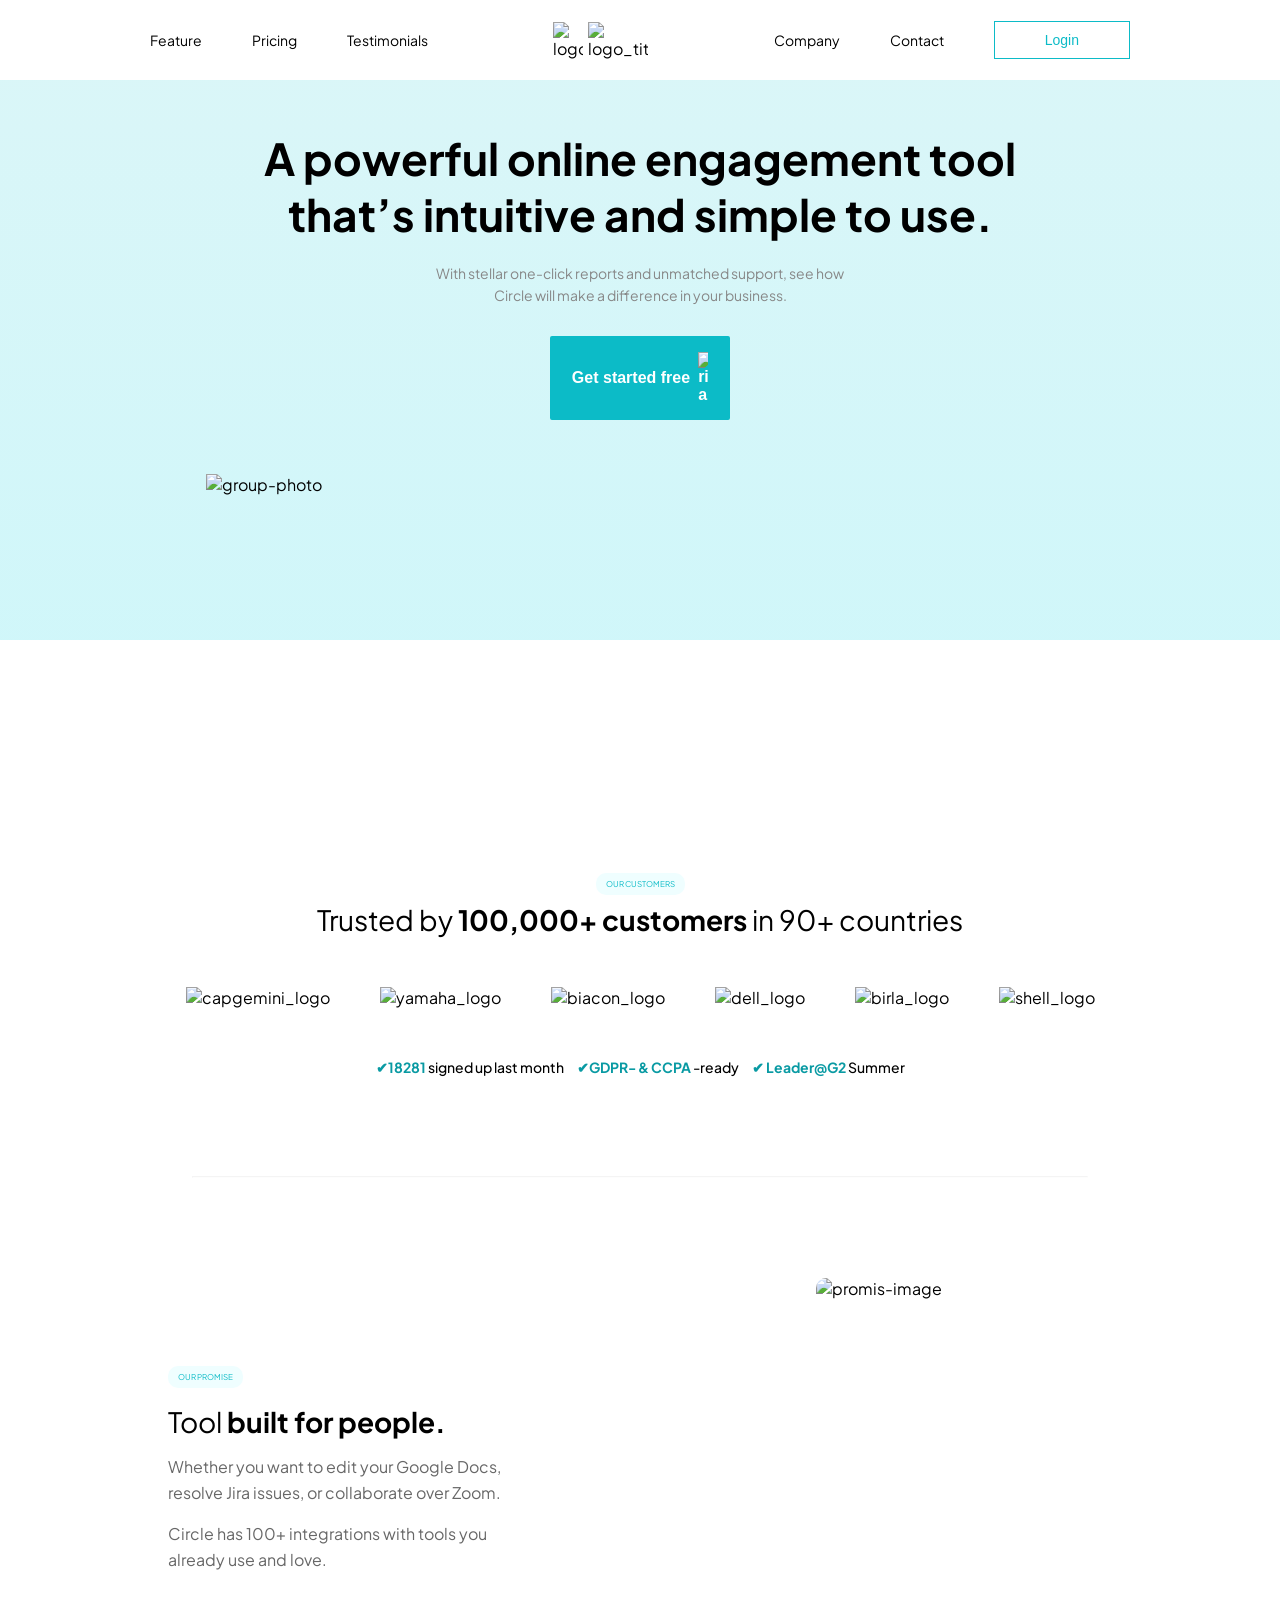
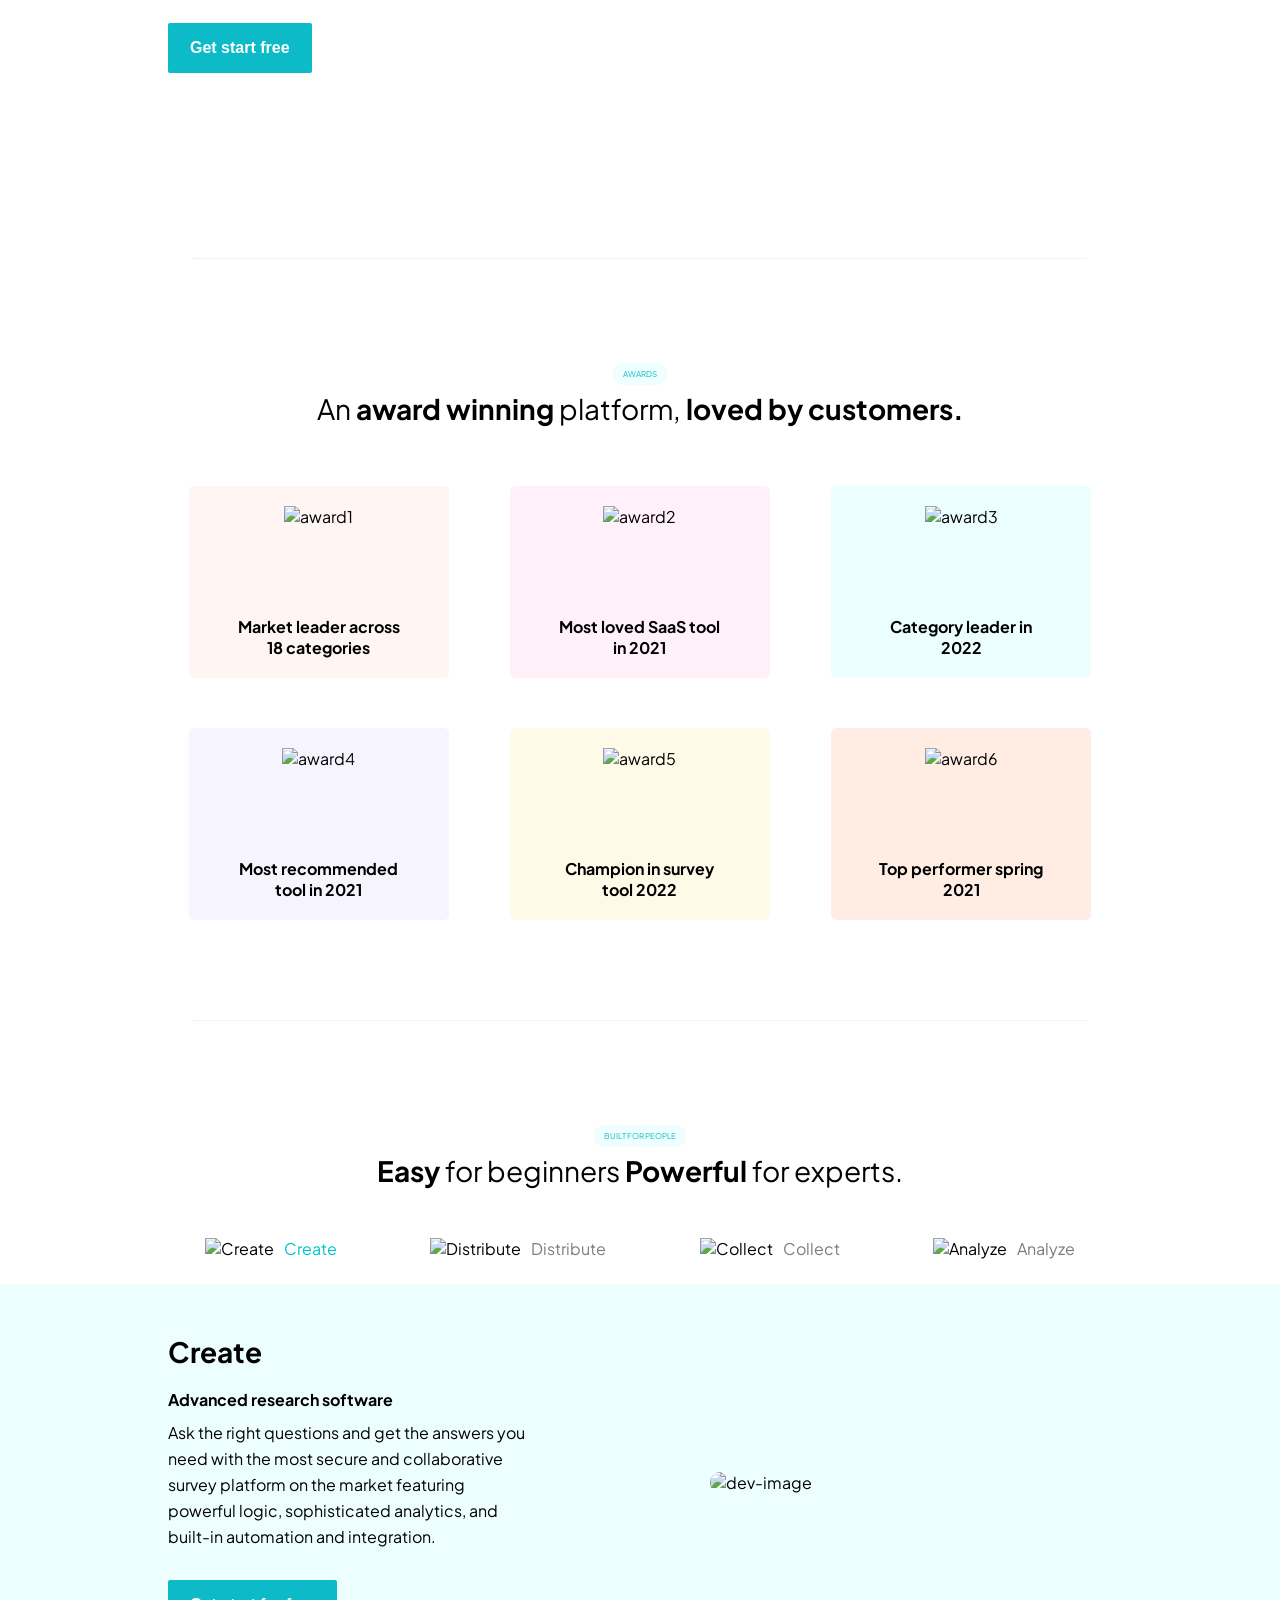
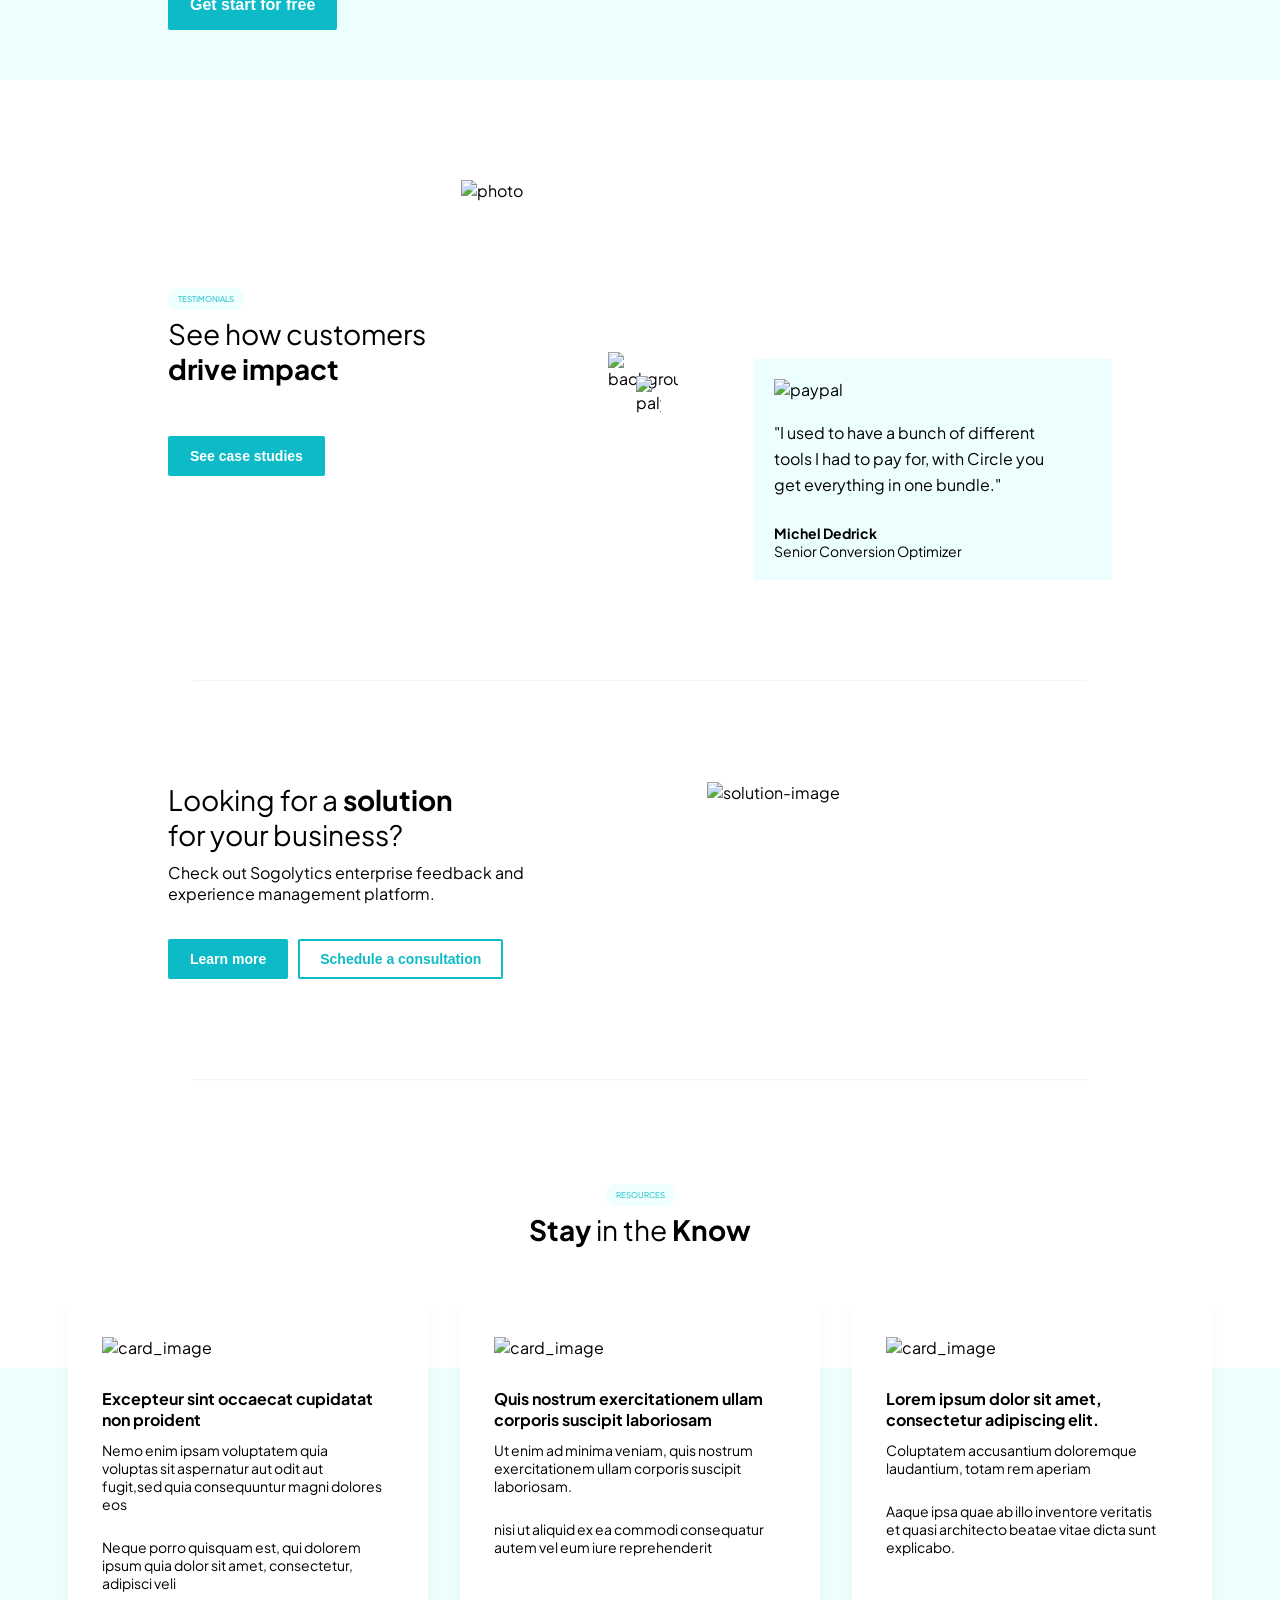
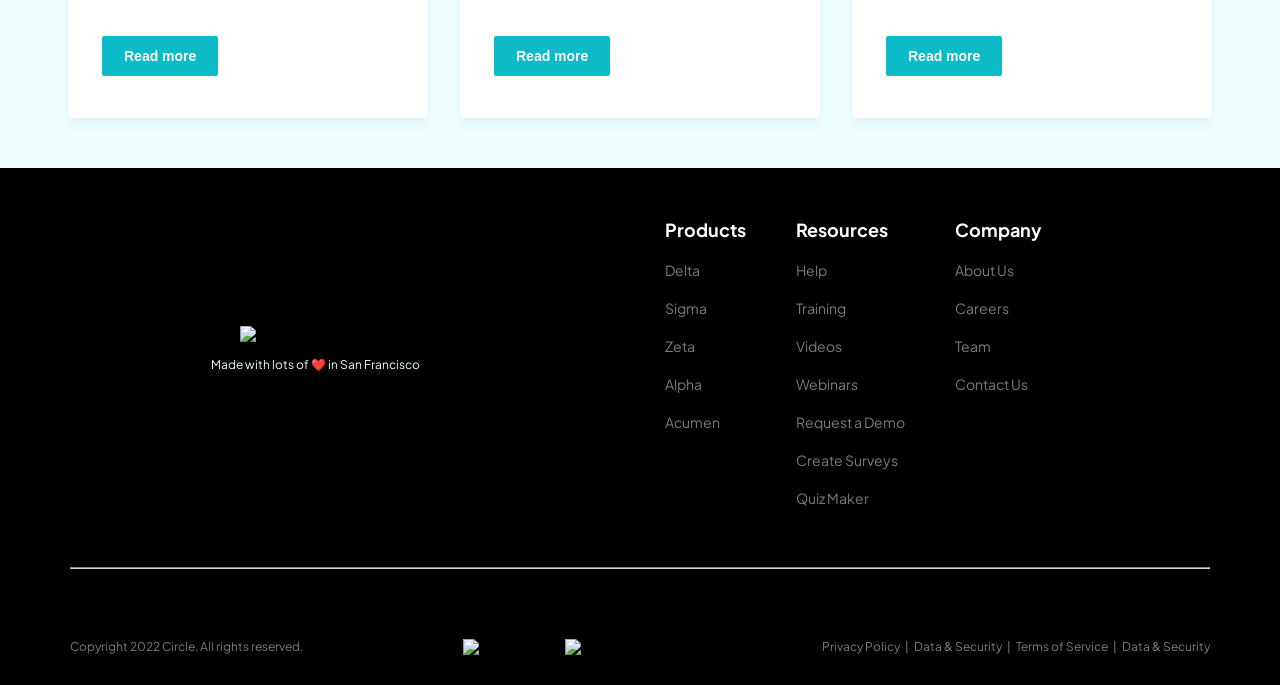
==== index.html @ a03eadf2 "change file name" ====
<!doctype html>
<html lang="en">
  <head>
    <meta charset="UTF-8" />
    <meta name="viewport" content="width=device-width, initial-scale=1.0" />
    <title>Circle</title>
    <link rel="stylesheet" href="circle.css" />
    <link
      href="https://fonts.googleapis.com/css2?family=Plus+Jakarta+Sans:wght@400;600&display=swap"
      rel="stylesheet"
    />
  </head>

  <body>
      <header class="header">
        
          <!-- side navbar  -->
          <div id="mySidenav" class="header__sidenav">
            <a href="javascript:void(0)" class="closebtn" onclick="closeNav()"
              >&times;</a
            >
            <a href="#" onclick="closeNav()">Feature</a>
            <a href="#" onclick="closeNav()">Feature</a>
            <a href="#" onclick="closeNav()">Pricing</a>
            <a href="#" onclick="closeNav()">Testimonials</a>
            <a href="#" onclick="closeNav()">Company</a>
            <a href="#" onclick="closeNav()">Contact</a>
          </div>

        <div class="header__navigation">  <span onclick="openNav()" class="header__menu">&#9776;</span></div>
          <!-- navbar  -->
           <!-- left navigation -->
        <nav class="header__container full_container">
          <div class="header__nav header__nav--left">
            <a href="#" class="header__link">Feature</a>
            <a href="#" class="header__link">Pricing</a>
            <a href="#" class="header__link">Testimonials</a>
          </div>
          <!-- logo navigation -->
          <div class="header__logo">
            <img
              src="image/logo.svg"
              alt="logo_image"
              
              class="header__logo--icon"
            />
            <img
              src="image/circle.svg"
              alt="logo_title"
      
              class="header__logo--title"
            />
          </div>
          <!-- right navigation -->
          <div class="header__nav header__nav--right">
            <a href="#" class="header__link">Company</a>
            <a href="#" class="header__link">Contact</a>

            <button class="header__btn">Login</button>
          
        </div>
      </nav>
      </header>
    <main>
      <section class="hero">
        <div class="hero__container full_container">
          <!-- hero contant -->
          <div class="hero__content">
            <!-- hero title -->
            <h1 class="hero__title">
              A powerful online engagement tool
              that’s intuitive and simple to use.
            </h1>

            <p class="hero__description text-sm">
              With stellar one-click reports and unmatched support, see how
              
              Circle will make a difference in your business.
            </p>

            
              <button class="btn btn--primary hero__btn">Get started free <img src="image/right-arrow.svg" alt="right-arrow" class="right--arrow"></button>
            
          </div>
          <!-- hero image -->
          <div class="hero__image">
            <img src="image/Mask-group.png" alt="group-photo" />
          </div>
        </div>
      </section>
    
      <!-- section customer -->
      <section class="customer__container">
        
          <!-- customer header -->
          <div class="customer__header">
            <span class="badge customer__badge">Our Customers</span>
            <h2 class="customer__title text-xl">
              Trusted by <strong>100,000+ customers</strong> in 90+ countries
            </h2>
          </div>
          <!-- customer logos -->
          <div class="customer__logos">
            <img src="image/capgemini.svg" alt="capgemini_logo" class="customer__logo" />
            <img src="image/yamaha.svg" alt="yamaha_logo" class="customer__logo" />
            <img src="image/biacon.svg" alt="biacon_logo" class="customer__logo" />
            <img src="image/dell.svg" alt="dell_logo" class="customer__logo" />
            <img src="image/ck-birla.svg" alt="birla_logo" class="customer__logo" />
            <img src="image/shell.svg" alt="shell_logo" class="customer__logo" />
          </div>
          <!-- customer record -->
          <div class="customer__record">
            <p class="text-sm">
              &#10004;18281 <span>signed up last month</span>
            </p>
            <p class="text-sm">&#10004;GDPR- & CCPA <span>-ready</span></p>
            <p class="text-sm">&#10004; Leader@G2 <span>Summer</span></p>
          </div>
      </section>
      <hr class="horizonatal--braek">
       <!-- section promise -->
      <section class="container promise__container ">
      
          <!-- promise header -->
          <div class="promise__content">
            <span class="badge promise__badge">OUR PROMISE</span>
            <h2 class="promise__title text-xl">
              Tool <strong>built for people.</strong>
            </h2>
            <!-- div wrap remain -->
            <p class="promise__text text-md">
              Whether you want to edit your Google Docs, resolve Jira issues, or
              collaborate over Zoom.
            </p>
            <p class="promise__text text-md">
              Circle has 100+ integrations with tools you already use and love.
            </p>
          
              <button class="btn btn--primary promise__btn">Get start free</button>
           
          </div>
           <!-- promis image -->
          <div class="promise__image">
            <img
              src="image/promis-image.png"
              alt="promis-image"
              class="promise__image--img"
            />
          </div>
       
        
      </section>
     <hr class="horizonatal--braek">
      <!-- section awards -->
      <section class="container award__container">
       
          <!-- award header -->
          <div class="award__header">
            <span class="badge award__badge">AWARDS</span>
            <h2 class="award__title text-xl">
              An <strong>award winning</strong> platform,
              <strong>loved by customers.</strong>
            </h2>
          </div>
          <!-- award lists -->
          <div class="award__list">
            <div class="award__item award__item--1">
              <img src="image/award-1.svg" alt="award1" />
              <h4 class="text-md">Market leader across 18 categories</h4>
            </div>
            <div class="award__item award__item--2">
              <img src="image/award-2.svg" alt="award2" />
              <h4 class="text-md">Most loved SaaS tool in 2021</h4>
            </div>
            <div class="award__item award__item--3">
              <img src="image/award-3.svg" alt="award3" />
              <h4 class="text-md">Category leader in 2022</h4>
            </div>
            <div class="award__item award__item--4">
              <img src="image/award-4.svg" alt="award4" />
              <h4 class="text-md">Most recommended tool in 2021</h4>
            </div>
            <div class="award__item award__item--5">
              <img src="image/award-5.svg" alt="award5" />
              <h4 class="text-md">Champion in survey tool 2022</h4>
            </div>
            <div class="award__item award__item--6">
              <img src="image/award-6.svg" alt="award6" />
              <h4 class="text-md">Top performer spring 2021</h4>
            </div>
          </div>
        
        <!-- horizontal break -->
       
      </section>
      <hr class="horizonatal--braek">
      <!-- development section -->
      <section class="development">
        <!-- devlopment header -->
        <div class="development__header">
          <span class="badge">built for people</span>
          <h2 class="development__header--title text-xl">
            <strong>Easy</strong> for beginners <strong>Powerful</strong>
            for experts.
          </h2>
        </div>
        <!-- devlopment tabs -->
        <div class="container">
          <div class="development__tabs">
            <div class="development__tab development__tab--active">
              <img src="image/dev-logo1.svg" alt="Create" />
              <span class="text-md">Create</span>
            </div>
            <div class="development__tab">
              <img src="image/dev-logo2.svg" alt="Distribute" />
              <span class="text-md">Distribute</span>
            </div>
            <div class="development__tab">
              <img src="image/dev-logo3.svg" alt="Collect" />
              <span class="text-md">Collect</span>
            </div>
            <div class="development__tab">
              <img src="image/dev-logo4.svg" alt="Analyze" />
              <span class="text-md">Analyze</span>
            </div>
          </div>
        </div>
        <!-- devlopment tabs data -->
        <div class="development__container full_container">
          <div class="development__content container">
            <div class="development__details">
              <h2 class="text-xl development__title">Create</h2>
              <h3 class="subtitle_text development__subtitle">
                Advanced research software
              </h3>
              <p class="text-md development__text">
                Ask the right questions and get the answers you need with the
                most secure and collaborative survey platform on the market
                featuring powerful logic, sophisticated analytics, and built-in
                automation and integration.
              </p>
               
                <button class=" btn btn--primary development__btn">Get start for free</button>
             
            </div>
            <div class="development__image">
              <img src="image/dev-image.png" alt="dev-image" />
            </div>
          </div>
        </div>
      </section>

      <!-- section testimonials -->
      <section class=" container testimonial__container">
        
          <!-- testimonial header -->
          <div class="testimonial__header">
            <span class="badge testimonial-badge">Testimonials</span>
            <h3 class="testimonial__title text-xl">
              See how customers <strong>drive impact</strong>
            </h3>
           
              <button class="btn btn--secondary testimonial__btn">See case studies</button>
          
          </div>
          <!-- tesimonial image -->
          <div class="testimonial__content">
            <div class="testimonial__image">
              <img
                src="image/testimonials-photo.png"
                alt="photo"
                class="testimonial__image--1"
              />
              
                <img
                  src="image/testimonials-photo1.svg"
                  alt="background"
                  class="blue--bg"
                />

                <img
                  src="image/testimonials-photo2.svg"
                  alt="paly_button"
                  class="play--button"
                />
             
            </div>
            <!-- testimonial paypal -->
            <div class="testimonial__paypal">
              <img src="image/paypal.png" alt="paypal" class="paypal" />

              <p class="paypal__text text-md">
                "I used to have a bunch of different tools I had to pay for,
                with Circle you get everything in one bundle."
              </p>
              <div class="paypal__subtext text-sm">
                <p class="paypal__name"><strong>Michel Dedrick</strong></p>
              
              <p class="paypal__role text-sm">Senior Conversion Optimizer</p>
            </div>
          </div>
        
      
      </section>
<hr class="horizonatal--braek">      

      
    
      <!--section solution-->
      <section class="container solution__container">
        
          <!-- solution header -->
          <div class="solution__header">
            <h3 class="solution__title text-xl">
              Looking for a <strong>solution</strong> <br />for your business?
            </h3>
            <p class="text-md solution__text">
              Check out Sogolytics enterprise feedback and experience management
              platform.
            </p>
            <div class="solution__btn">
              <button class=" btn btn--secondary">Learn more</button>
              <button class="btn btn--schedule">Schedule a consultation</button>
            </div>
          </div>
          <!-- solution image  -->
          <div class="solution__image">
            <img src="image/solution-image.png" alt="solution-image " />
          </div>
      
       
      </section>
      <!-- horizontal breack -->
     <hr class="horizonatal--braek">  
      <!-- resources section -->
      <section class="resource__container full_container">
       
          <!-- resources header  -->
          <div class="resource__header">
            <span class="resource__badge badge">Resources</span>

            <h3 class="text-xl resource__title">
              <strong>Stay</strong> in the <strong>Know</strong>
            </h3>
          </div>
          <!-- resources card  -->
          <div class="resource__content">
            <!-- card 1 -->
            <div class="card">
              <img src="image/re-image1.png" alt="card_image" class="card__image" />

              <h4 class="card__title">
                Excepteur sint occaecat cupidatat non proident
              </h4>
              <p class="text-sm card__text card__text--1">
                Nemo enim ipsam voluptatem quia voluptas sit aspernatur aut odit
                aut fugit,sed quia consequuntur magni dolores eos
              </p>
              <p class="text-sm card__text card__text--2">
                Neque porro quisquam est, qui dolorem ipsum quia dolor sit amet,
                consectetur, adipisci veli
              </p>
              <button class="btn btn--secondary card__btn--primary">Read more</button>
            </div>
            <!-- card 2 -->
            <div class="card">
              <img src="image/re-image2.png" alt="card_image" class="card__image" />

              <h4 class="card__title">
                Quis nostrum exercitationem ullam corporis suscipit laboriosam
              </h4>
              <p class="text-sm card__text card__text--1">
                Ut enim ad minima veniam, quis nostrum exercitationem ullam
                corporis suscipit laboriosam.
              </p>
              <p class="text-sm card__text card__text--2">
                nisi ut aliquid ex ea commodi consequatur autem vel eum iure
                reprehenderit
              </p>
              <button class=" btn btn--secondary card__btn--secondary">Read more</button>
            </div>
            <!-- card 3 -->
            <div class="card">
              <img src="image/re-image3.png" alt="card_image" class="card__image" />

              <h4 class="card__title">
                Lorem ipsum dolor sit amet, consectetur adipiscing elit.
              </h4>
              <p class="text-sm  card__text card__text--1">
                Coluptatem accusantium doloremque laudantium, totam rem aperiam
              </p>
              <p class="text-sm card__text card__text--2">
                Aaque ipsa quae ab illo inventore veritatis et quasi architecto
                beatae vitae dicta sunt explicabo.
              </p>
              <button class="btn btn--secondary card__btn--secondary">Read more</button>
            </div>
          </div>
       
      </section>
      <!-- section background color for resources -->
      <section class="cardbg__color">
        <div class="bg__color"></div>
      </section>

    </main>
    
      <!-- footer -->
    <footer class="footer__container full_container">
        
          <!-- footer top part -->
          <div class="footer__box">
            <div class="footer__top">
              <div class="footer__image">
                <img src="image/fo-imgae.png" alt="map_image" />
                <p class="footer__image--title text-xs">
                  Made with lots of ❤️ in San Francisco
                </p>
              </div>
              <div class="footer__nav">
                <div class="footer__links">
                  <div class="footer__link--product footer__link">
                    <h3 class="footer__link--title">Products</h3>
                    <ul class="footer__list text-sm">
                      <li><a href="#">Delta</a></li>
                      <li><a href="#">Sigma</a></li>
                      <li><a href="#">Zeta</a></li>
                      <li><a href="#">Alpha</a></li>
                      <li><a href="#">Acumen</a></li>
                    </ul>
                  </div>
                  <div class="footer__resource footer__link">
                    <h3 class="footer__link--title">Resources</h3>
                    <ul class="footer__list text-sm">
                      <li class=""><a href="#">Help</a></li>
                      <li><a href="#"> Training </a></li>
                      <li><a href="#">Videos</a></li>
                      <li><a href="#"> Webinars </a></li>
                      <li><a href="#"> Request a Demo </a></li>
                      <li><a href="#">Create Surveys </a></li>
                      <li><a href="#"> Quiz Maker</a></li>
                    </ul>
                  </div>
                  <div class="footer__link--company footer__link">
                    <h3 class="footer__link--title">Company</h3>
                    <ul class="footer__list text-sm">
                      <li><a href="#">About Us</a></li>
                      <li><a href="#">Careers</a></li>
                      <li><a href="#">Team</a></li>
                      <li><a href="#">Contact Us</a></li>
                    </ul>
                  </div>
                </div>
              </div>
            </div>
           <!-- footer bottom part -->
            <div class="footer__bottom">
              <div class="footer__horizontal--break"><hr class="horizontal" /></div>
              <div class="footer__contact text-xs">
                <div class="footer__copyright">
                  <p class="text-xs">
                    Copyright 2022 Circle. All rights reserved.
                  </p>
                </div>
                <div class="footer__social">
                  <img src="image/linkedin.png" alt="linkdin_image" />
                  <img src="image/twitter.png" alt="twitter_image" />
                </div>
                <div class="footer__terms text-xs">
                  <a href="#">Privacy Policy </a> <span>|</span>
                  <a href="#"> Data & Security </a> <span>|</span>
                  <a href="#">Terms of Service </a> <span>|</span>
                  <a href="#"> Data & Security</a>
                </div>
              </div>
            </div>
          </div>
        
      </footer>
       <script src="nav.js"></script>
  <script src="footer.js"></script>
  </body>
 
</html>
---- circle.css ----
* {
  margin: 0;
  padding: 0;
  box-sizing: border-box;
}
body {
  font-family: "Plus Jakarta Sans", sans-serif;
}

/* note for 
16px---12px 
44 px to 24px
28px to 20px
14px --12px */

/* common */
.text-sm {
  font-size: 14px;
}
.text-xl {
  font-weight: normal;
  font-size: 28px;
}
.text-md {
  font-size: 16px;
}
.text-xs {
  font-size: 12px;
}

.btn {
  display: inline-block;
  border-radius: 2px;
  border: 2px solid #0cbbc7;
}
.btn--primary {
  display: inline-block;

  padding: 14px 20px;
  background-color: #0cbbc7;

  color: #ffffff;
  font-weight: 700;
  letter-spacing: 1%;
  /* text-decoration: none; */
  font-size: 16px;
}
.btn--primary:hover {
  background-color: #099aa3;
  transition: 1s;
}
.btn--secondary {
  display: inline-block;

  padding: 10px 20px;
  background-color: #0cbbc7;
  color: #ffffff;
  font-weight: 700;

  /* text-decoration: none; */
  font-size: 14px;
}
.btn--secondary:hover {
  background-color: #099aa3;
  transition: 1s;
}
.horizonatal--braek {
  background-color: #ffffff;
  opacity: 10%;
  max-width: 944px;
  width: 70%;
  margin: 100px auto;
}
/* header */
.header {
  position: sticky;
  top: 0;
  z-index: 10;
}
.full_container {
  max-width: 1440px;
  width: 100%;
  margin: 0 auto;
}
.header__navigation {
  position: relative;

  z-index: 10;
}
.header__container {
  background-color: white;
  display: flex;
  flex-direction: row;
  justify-content: space-between;
  height: 80px;
  position: relative;
  padding: 21px 150px;
}
.header__menu {
  position: absolute;
  top: 20px;
  left: 4%;
  color: #000000;
  cursor: pointer;
  font-size: 25px;
  display: none;
}
.header__sidenav {
  height: 100%;
  width: 0;
  position: fixed;
  z-index: 11;
  top: 0;
  left: 0;
  background-color: #099aa3;
  overflow-x: hidden;
  transition: 0.5s;
  padding-top: 60px;
}
.header__sidenav a {
  padding: 8px 8px 8px 32px;
  text-decoration: none;
  font-size: 14px;
  color: white;
  display: block;
  transition: 0.3s;
}
.header__nav {
  display: flex;
  flex-direction: row;
  gap: 50px;
  align-items: center;
}
.header__logo {
  display: flex;
  flex-direction: row;
  align-items: center;
  gap: 5px;
}
.header__logo--icon {
  width: 30px;
  height: auto;
}
.header__logo--title {
  width: 60px;
  height: auto;
}
.header__link {
  text-decoration: none;
  color: black;
  font-size: 14px;
}

.header__btn {
  padding: 10px 50px;
  border: 1px solid #0cbbc7;
  color: #0cbbc7;
  background-color: white;
  font-size: 14px;
}
.header__btn:hover {
  background-color: #099aa3;
  color: white;
  transition: 1s;
}
.header__link:hover {
  color: #0cbbc7;
}
/* hero */
.hero {
  background:
    linear-gradient(rgba(193, 240, 243, 0.6), rgba(177, 241, 246, 0.6)),
    url(image/hero-background.png);
}

.hero__container {
  padding: 50px 20px 40px;
  display: flex;
  flex-direction: column;
}
.hero__content {
  text-align: center;
  align-self: center;
}
.hero__title {
  font-size: 44px;
  width: 780px;
}
.hero__description {
  color: #878787;

  line-height: 22px;
  margin-top: 20px;
  width: 447px;
  margin-left: auto;
  margin-right: auto;
}
.hero__btn {
  margin-top: 30px;
  display: inline-flex;
  align-items: center; /* vertical center */
  justify-content: center; /* horizontal center (if needed) */
  gap: 8px;
}
.right--arrow {
  width: 10px;
  height: auto;
}
.hero__image {
  align-self: stretch;
  position: relative;
  height: 180px;
}
.hero__image img {
  position: absolute;
  max-width: 940px;
  width: 70%;
  top: 30%;
  left: 50%;
  transform: translateX(-50%);
}
/* customer */
/* customer */
.customer__container {
  text-align: center;
  max-width: 1140px;
  margin: 0 auto;
  width: 100%;
  padding: 230px 0px 0px;
  display: flex;
  flex-direction: column;
  gap: 50px;
}

.customer__title {
  margin-top: 11px;
}
.badge {
  background-color: #effeff;
  color: #0cbbc7;
  display: inline;
  padding: 6px 10px;
  border-radius: 10px;
  font-size: 8px;
  letter-spacing: 10%;
  text-transform: uppercase;
}
.customer__logos {
  display: flex;
  flex-direction: row;
  justify-content: center;
  flex-wrap: wrap;
  gap: 50px;
  align-items: center;
}
.customer__record {
  display: flex;
  flex-direction: row;
  justify-content: center;
  gap: 13px;
  flex-wrap: wrap;
}
.customer__record p {
  color: #099aa3;
  font-weight: 700;
}
.customer__record span {
  color: black;
  font-weight: 500;
}

/* promise- container  */
.container {
  max-width: 944px;
  width: 100%;
  margin: 0 auto;
}
.promise__container {
  display: flex;
  flex-direction: row;
  gap: 10px;
}
.promise__content,
.promise__image {
  flex: 1;
}
.promise__content {
  align-self: center;
  /* width: 446px; */
}
.promise__title {
  margin-top: 20px;
}

.promise__text {
  margin-top: 15px;
  line-height: 26px;
  color: #676767;
  width: 365px;
}
.promise__image--img {
  /* height: 100%; */
  height: 480px;
  object-fit: cover;
  border-radius: 10px;
}
.promise__image {
  display: flex;
  justify-content: center;
  overflow: hidden;
}
.promise__btn {
  margin-top: 50px;
}
/* award */
.award__header {
  text-align: center;
}
.award__title {
  margin-top: 10px;
}

.award__list {
  display: grid;
  grid-template-columns: repeat(3, minmax(220px, 1fr));
  gap: 20px;
  row-gap: 50px;
  margin-top: 60px;
  justify-items: center;
}

.award__item {
  display: flex;
  flex-direction: column;
  align-items: center;
  text-align: center;
  padding: 20px;
  gap: 10px;
  width: 260px;
}
.award__item img {
  height: 100px;
  width: auto;
}
/* media remain */
.award__item h4 {
  width: 170px;
}
.award__item--1 {
  background-color: #fff5f3;
  border-radius: 5px;
}
.award__item--2 {
  background-color: #fff0f9;
  border-radius: 5px;
}
.award__item--3 {
  background-color: #ecffff;
  border-radius: 5px;
}
.award__item--4 {
  background-color: #f6f4ff;
  border-radius: 5px;
}
.award__item--5 {
  background-color: #fff9e7;
  border-radius: 5px;
}
.award__item--6 {
  background-color: #ffede4;
  border-radius: 5px;
}

/* development-section */

.development__header {
  text-align: center;
}
.development__header--title {
  margin-top: 10px;
}
.development__container {
  background-color: #edfeff;
}

.development__tabs {
  display: flex;
  flex-direction: row;
  justify-content: space-around;
  /* flex-wrap: wrap; */
  gap: 20px;
  margin-top: 50px;
  margin-bottom: 25px;
}
.development__tab {
  display: flex;
  flex-direction: row;
  align-items: center;
  gap: 10px;
}
.development__tab span {
  padding-top: 0px;
}

.development__tab--active span {
  color: #00c4cc;
}

.development__content {
  display: flex;
  align-items: center;
  justify-content: center;
  gap: 50px;
  padding-top: 50px;
  padding-bottom: 50px;
}
.development_tab_text {
  width: 360px;
}
.development__image,
.development__details {
  flex: 1;
}
/* Image side */

.development__image {
  display: flex;
  flex-direction: row;
  justify-content: end;
}
.development__image img {
  width: 90%;
  height: auto;

  border-radius: 10px;
}

.development__details {
  text-align: left;
}
.development__title {
  font-weight: 700;
}

.development__subtitle {
  margin-top: 20px;
  font-size: 16px;
}
.development__text {
  font-size: 16px;
  line-height: 26px;
  margin-top: 10px;
  width: 360px;
}
.development__btn {
  margin-top: 30px;
}
/* container-testimonials */
.testimonial__container {
  margin-top: 100px;
  display: flex;
  flex-direction: row;
}
.testimonial__header {
  width: 293px;
  align-self: center;
}
.testimonial__title {
  margin-top: 10px;
}
.testimonial__btn {
  margin-top: 50px;
}
.testimonial__content {
  position: relative;
  flex: 1;
}

.testimonial__image {
  width: 358px;
  height: 400px;
  overflow: hidden;
  position: relative;
}
.testimonial__image--1 {
  width: 100%;
  height: 100%;
  object-fit: cover;
}
.blue--bg {
  width: 70px;
  position: absolute;
  top: 43%;
  left: 41%;
}

.play--button {
  width: 25px;
  position: absolute;
  top: 49%;
  left: 49%;
}

.testimonial__paypal {
  background-color: #edfeff;
  display: inline-block;
  padding: 20px 42px 20px 20px;
  width: 358px;

  position: absolute;
  bottom: 0;
  right: 0;
}

.paypal {
  padding-bottom: 20px;
}
.paypal__text {
  line-height: 26px;
  width: 296px;
}
.paypal__role {
  width: 100%;
}
.paypal__subtext {
  padding-top: 26px;
  width: 296px;
}
/* solution */
.solution__container {
  display: flex;
  flex-direction: row;
  gap: 20px;
}
.solution__header {
  align-self: center;
}

.solution__text {
  width: 360px;
  margin-top: 10px;
}
.solution__title {
  width: 286px;
}
.solution__btn {
  margin-top: 35px;
}
.solution__btn {
  display: flex;
  flex-direction: row;
  flex-wrap: wrap;
  gap: 10px;
}
.solution__header,
.solution__image {
  flex: 1;
}
.solution__image {
  display: flex;
  justify-content: right;
}
.solution__image img {
  width: 405px;
  height: auto;
}
.btn--schedule {
  padding: 10px 20px;
  color: #0cbbc7;
  background-color: white;
  font-size: 14px;
  font-weight: 700;
}
.btn--schedule:hover {
  background-color: #099aa3;
  color: white;
  transition: 1s;
}

/* resources */

.resource__header {
  text-align: center;
}
.resource__title {
  margin-top: 10px;
}
.resource__content {
  display: flex;
  gap: 32px;
  margin-top: 50px;
  flex-wrap: wrap;
  box-sizing: border-box;
  justify-content: center;
}
.card {
  /* better than 33.33% */
  padding: 38px 20px 40px 32px;
  background-color: white;
  border-radius: 5px;
  border: 2px solid white;
  width: 360px;
  box-shadow: 0px 10px 10px 0px #00000008;
}
.card__image {
  width: 290px;
}
.card__text,
.card__title {
  width: 280px;
}
.card__title {
  margin-top: 30px;
}
.card__btn--primary {
  margin-top: 44px;
}
.card__btn--secondary {
  margin-top: 80px;
}

.card__text--1 {
  margin-top: 11px;
}
.card__text--2 {
  margin-top: 25px;
}
.resource__card {
  /* better than 33.33% */
  padding: 38px 0px 40px 32px;
  background-color: white;
  border-radius: 5px;
  border: 2px solid white;
  width: 360px;
  box-shadow: 0px 10px 10px 0px #00000008;
}
.bg__color {
  height: 400px;
  background-color: #edfeff;
  margin: -350px auto 0px;
  max-width: 1440px;

  /* width: 100vw; */
}
/* footer */
footer {
  background-color: #000000;
}
.footer__box {
  padding: 50px 0px 0px;
  display: flex;
  flex-direction: column;
  max-width: 1140px;
  margin: 0 auto;
}

.footer__top {
  display: flex;
  flex-direction: row;
  gap: 10px;
}
.footer__image,
.footer__nav {
  flex: 1 1 50%;
}
.footer__image {
  position: relative;
}
.footer__image img {
  position: absolute;
  top: 35%;
  left: 30%;
}
.footer__image p {
  position: absolute;
  color: #ecffff;
  top: 45%;
  left: 25%;
}
.footer__links {
  display: flex;
  flex: row;
  gap: 50px;
  padding: 0px 20px;
}
.footer__link--title {
  color: white;
  margin-bottom: 20px;
  font-size: 18px;
}
.footer__list a {
  color: #7c7c7c;
  text-decoration: none;
}
.footer__list a:hover {
  color: white;
}
.footer__list li {
  margin-bottom: 20px;
  list-style: none;
  /* font-size: 20px; */
}
/* fo_bottom */
.footer__contact {
  display: flex;
  flex-direction: row;
  flex-wrap: wrap;
  padding: 30px 0px;
  justify-content: space-between;
}
.footer__horizontal--break {
  color: #ffffff;
  opacity: 90%;
  margin: 40px auto;
  max-width: 1140px;
}
.footer__copyright p {
  color: #7c7c7c;
}
.footer__social {
  display: flex;
  flex-direction: row;
  gap: 5px;
}
.footer__terms {
  display: flex;
  flex-direction: row;
  flex-wrap: wrap;
  gap: 5px;
}
.footer__terms a,
span {
  text-decoration: none;
  color: #7c7c7c;
}
.footer__terms a:hover {
  color: white;
}

/* media for small screen leptop */
@media (max-width: 1025px) {
  .container {
    padding-left: 20px;
    padding-right: 20px;
  }
  /* header */
  .header__link {
    display: none;
  }

  .header__menu {
    display: block;
  }
  .header__sidenav {
    padding-top: 15px;
  }
  .header__sidenav a {
    font-size: 14px;
  }
  .hero__image img {
    top: 50%;
  }
  /* hero section */
  .hero__title {
    width: 100%;
  }
  .hero__description {
    width: 100%;
  }
  /* customer */
  .customer__container {
    padding-top: 170px;
  }
  .customer__logos {
    gap: 20px;
  }
  /* promise */
  .promise__text {
    width: 80%;
  }
  .promise__image--img {
    width: 100%;
    height: auto;
    object-fit: cover;
  }
  /* development  */
  .development__text {
    width: 100%;
  }
  .development__content {
    gap: 10px;
  }
  /* testimonial */
  .testimonial__container {
    display: flex;
    flex-direction: column-reverse;
    gap: 20px;
  }
  .testimonial__paypal {
    left: 40%;
  }
  .solution__image img {
    width: 100%;
    height: auto;
    object-fit: contain;
  }
  .solution__text {
    width: 100%;
  }
  .solution__title {
    width: 100%;
  }
  .bg__color {
    display: none;
  }
  .resource__content {
    margin-bottom: 20px;
  }
  /*development */
}
/* media for tablet */
@media (max-width: 769px) {
  .text-sm {
    font-size: 12px;
  }
  .text-xl {
    font-weight: normal;
    font-size: 20px;
  }
  .text-md {
    font-size: 14px;
  }
  .text-xs {
    font-size: 10px;
  }
  .btn--primary {
    padding: 8px;
    font-size: 14px;
    font-weight: 500;
  }
  .btn--secondary {
    padding: 6px;
    font-size: 12px;
  }
  .btn--schedule {
    padding: 8px;
    font-size: 12px;
  }
  /* horizontal braek */
  .horizonatal--braek {
    margin-top: 50px;
    margin-bottom: 50px;
  }
  /*header  */
  .header__container {
    padding: 21px 20px;
  }

  /* hero */
  .hero__image {
    height: 100px;
  }
  .hero__image img {
    bottom: -135%;
  }
  /* customer */
  .customer__container {
    padding-top: 150px;
  }
  /* promise */

  /* award */
  .award__list {
    display: grid;
    grid-template-columns: repeat(auto-fit, minmax(220px, 1fr));
    gap: 20px;

    justify-items: stretch;
  }
  .award__item {
    width: 100%;
  }

  /* development */

  .development__image img {
    width: 100%;

    /* height: 0 auto; */
    border-radius: 10px;
  }

  /* testimonials */
  .testimonial__container {
    display: flex;
    flex-direction: column;
    gap: 20px;
    align-items: flex-start;
  }
  .testimonial__paypal {
    left: 80%;
  }

  /* solution */

  .solution__header {
    align-self: center;
  }
  /* Card */
  .resource__content {
    flex-direction: column;
    align-items: center;
  }

  /* footer  */
  .card {
    width: 370px;
  }
  .card img {
    width: 80%;
  }
  .card__text,
  .card__title {
    width: 100%;
  }
  .footer__links {
    flex-direction: column;
    gap: 5px;
  }

  .footer__list--title {
    cursor: pointer;
    padding: 10px 0;
  }

  .footer__link .footer__list {
    display: none;
  }

  .footer__link .footer__list.active {
    display: grid;
    grid-template-columns: 100px 100px;
    grid-template-rows: auto;
  }
  .footer__link--title {
    font-size: 14px;
  }
  .footer__image p {
    position: absolute;
    color: #ecffff;
    top: 60%;
    left: 28%;
  }
  .footer__bottom {
    padding-top: 50px;
  }
  .text-xs {
    font-size: 10px;
  }

  .footer__box {
    padding-left: 20px;
    padding-right: 20px;
  }
}

/* media for remove postion absoluate */
@media (max-width: 700px) {
  .testimonial__content {
    position: static;
    width: auto;
    display: flex;
    flex-direction: column;
  }

  .testimonial__image {
    padding: 20px;
  }

  .blue--bg {
    width: 45px;

    top: 44%;
    left: 44%;
  }

  .play--button {
    width: 15px;

    top: 48%;
    left: 48%;
  }

  .testimonial__paypal {
    background-color: #edfeff;
    display: inline-block;
    padding: 20px 42px 20px 20px;
    width: 358px;
    border-radius: 5px;
    position: static;
  }
}
/* media for mobile */
@media (max-width: 457px) {
  /* common section */
  .text-sm {
    font-size: 10px;
  }
  .text-xl {
    font-size: 18px;
  }
  .text-md {
    font-size: 12px;
  }
  .btn--primary {
    padding: 5px 5px;
    font-size: 12px;
    font-weight: 500;
  }
  .btn--secondary {
    padding: 5px 5px;
    font-size: 10px;
    font-weight: 500;
  }
  .hr_break {
    padding-top: 20px;
    padding-bottom: 20px;
  }

  .horizonatal--braek {
    margin-top: 20px;
    margin-bottom: 20px;
  }
  /* header */
  .header__nav {
    display: flex;
    flex-direction: row;
    gap: 1px;
    align-items: center;
  }
  .header__btn {
    padding: 5px 20px;
    font-size: 12px;
  }
  /* hero */
  .hero__image {
    height: 50px;
  }
  .hero__image img {
    top: 85%;
  }
  .hero__title {
    font-size: 24px;
  }
  .right--arrow {
    width: 6px;
    height: auto;
  }

  /* customer */
  .customer__container {
    padding: 80px 20px 0px;
    gap: 20px;
  }
  .customer__logo {
    width: 80px;
  }

  /* promis */
  .promise__btn {
    margin-top: 20px;
  }
  .promise__content {
    align-self: flex-start;
  }

  .promise__image {
    justify-content: start;
  }
  .promise__text {
    width: 100%;
  }
  .promise__image--img {
    width: 70%;
    margin: 0 auto;
  }
  .promise__container {
    flex-direction: column;
    gap: 20px;
  }
  /* award */
  .award__list {
    grid-template-columns: repeat(1, 100%);
    justify-items: center;
    margin-top: 20px;
  }
  .award__item {
    width: 100%;
  }
  .award__item img {
    height: 70px;
    width: auto;
  }
  .award__item h4 {
    width: 100%;
  }
  /* development */
  .development {
    padding: 0px 20px;
  }
  .development__content {
    flex-direction: column;
    gap: 20px;
    padding: 10px;
  }

  .development__tabs {
    overflow-x: scroll;
    padding: 0px 10px 10px;
    margin-top: 20px;
    margin-bottom: 20px;
  }
  .development__image img {
    width: 70%;
    margin: 0 auto;
  }
  .development__btn {
    margin-top: 15px;
  }

  /* testimonial */
  .testimonial__container {
    margin-top: 20px;
  }

  .testimonial__image {
    width: 100%;
    height: 300px;
  }
  .testimonial__image--1 {
    width: 100%;
    object-fit: fill;
    /* height: 100%; */
  }
  .blue--bg {
    width: 30px;

    top: 48%;
    left: 50%;
  }

  .play--button {
    width: 10px;
    top: 51%;
    left: 53%;
  }
  .testimonial__paypal {
    padding: 10px;
    width: auto;
  }
  .testimonial__btn {
    margin-top: 15px;
  }
  .testimonial__header {
    align-self: flex-start;
    width: 100%;
  }
  .paypal__text {
    line-height: 26px;
    width: 100%;
  }
  .paypal__subtext {
    padding-top: 26px;
    width: 100%;
  }

  /* solution */
  .solution__container {
    flex-direction: column;
  }

  .solution__image img {
    width: 70%;
    margin: 0 auto;
  }
  .btn--schedule {
    padding: 5px;
    font-size: 10px;
    font-weight: 500;
  }
  .solution__btn {
    margin-top: 20px;
  }

  /* resource */
  .resource__content {
    align-items: flex-start;
    padding: 0px 20px 20px;
    margin-top: 20px;
  }
  .card {
    /* better than 33.33% */
    padding: 20px 10px 20px 20px;

    width: 100%;
  }
  .card__image {
    width: 250px;
  }
  .card__title,
  .card__text {
    width: 100%;
  }

  .card__btn--primary {
    margin-top: 15px;
  }
  .card__btn--secondary {
    margin-top: 15px;
  }
  /* footer */
  .footer__list--title {
    font-size: 12px;
  }

  .footer__top {
    flex-direction: column;
    gap: 100px;
  }
  .footer__image img {
    /* height: 100%; */
    width: 100px;
  }
  .footer__image p {
    font-size: 8px;
    top: 25px;
    left: 50px;
  }

  .footer__contact {
    gap: 10px;
    flex-direction: column;
  }
  .footer__terms {
    flex-direction: column;
    gap: 10px;
  }
  .footer__terms span {
    display: none;
  }
  .footer__social img {
    width: 15px;
  }
  .footer__bottom {
    padding-top: 20px;
  }
  .footer__contact {
    flex-direction: column;
    align-items: center;
  }
  .footer__links {
    align-items: center;
    margin-top: 20px;
  }
}
/* media for small mobile */
@media (max-width: 376px) {
  .hero__image {
    height: 30px;
  }
  .hero__image img {
    bottom: -280%;
  }
}
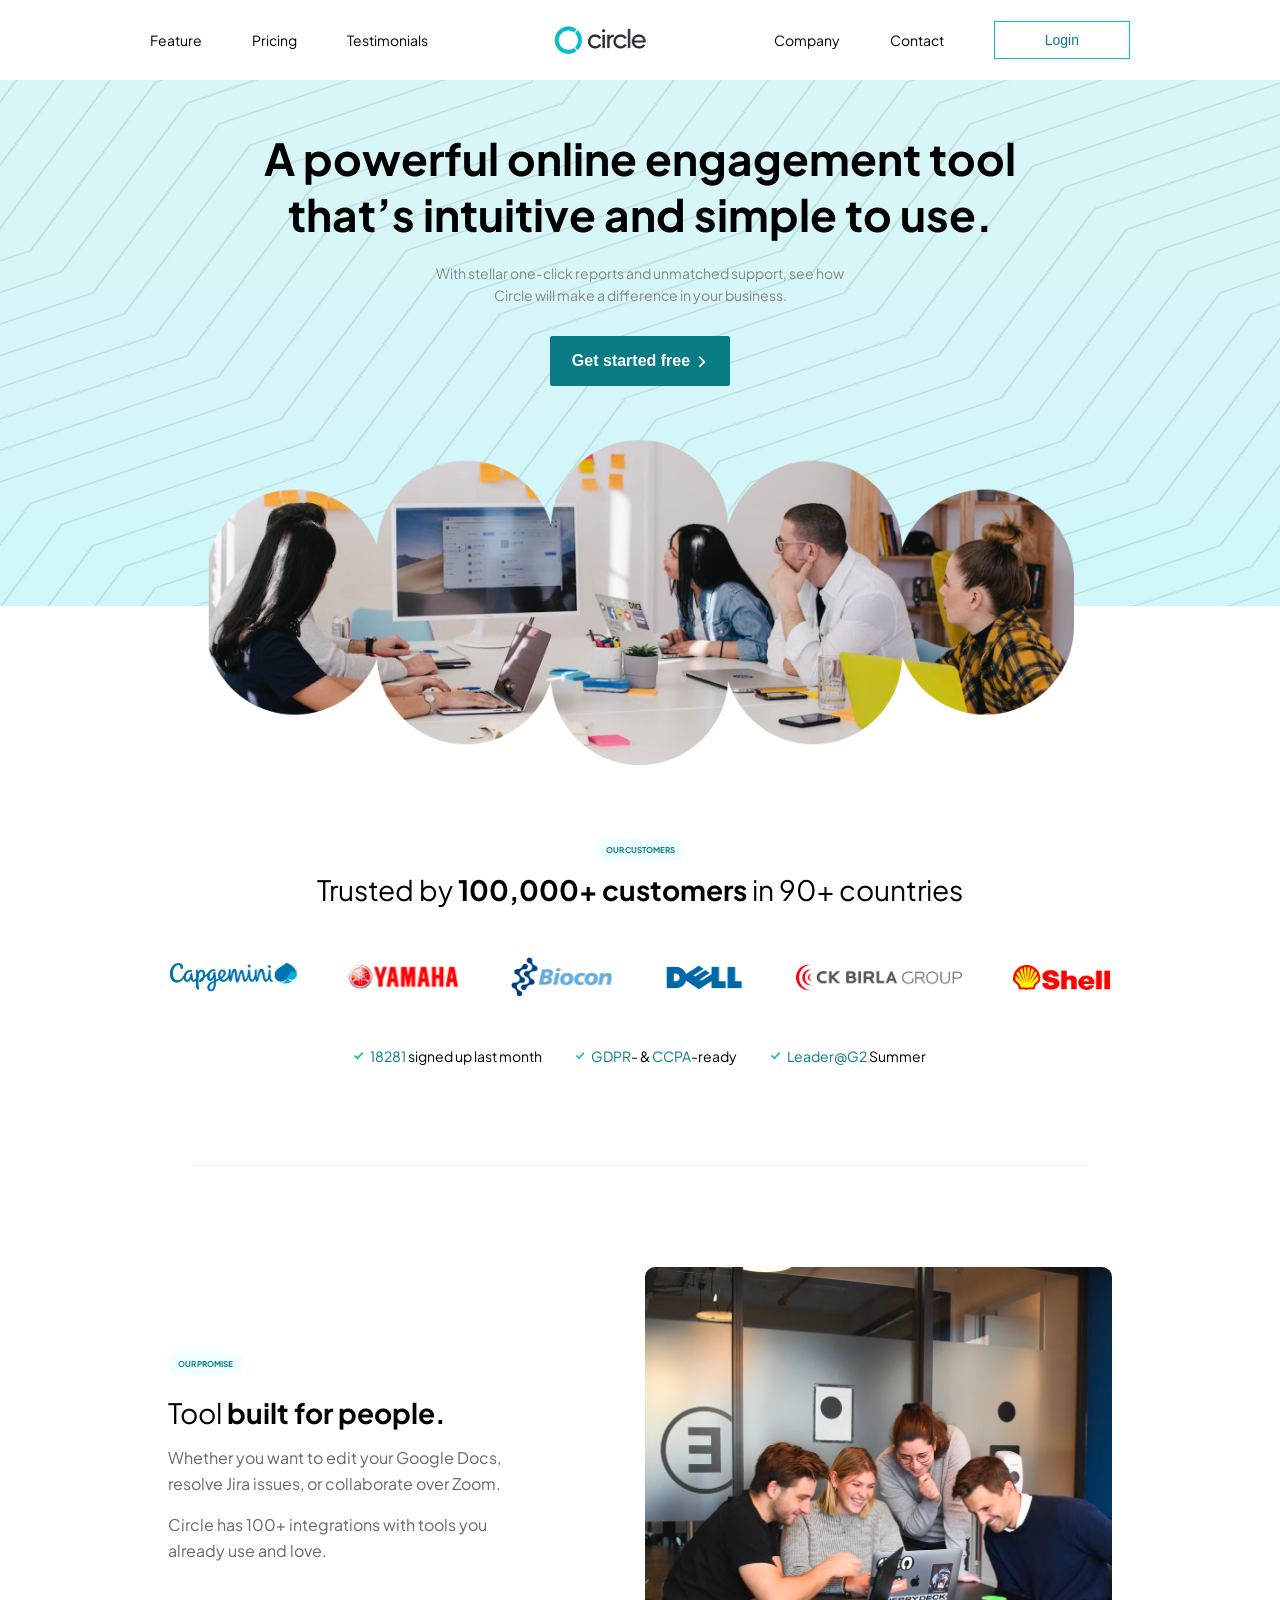
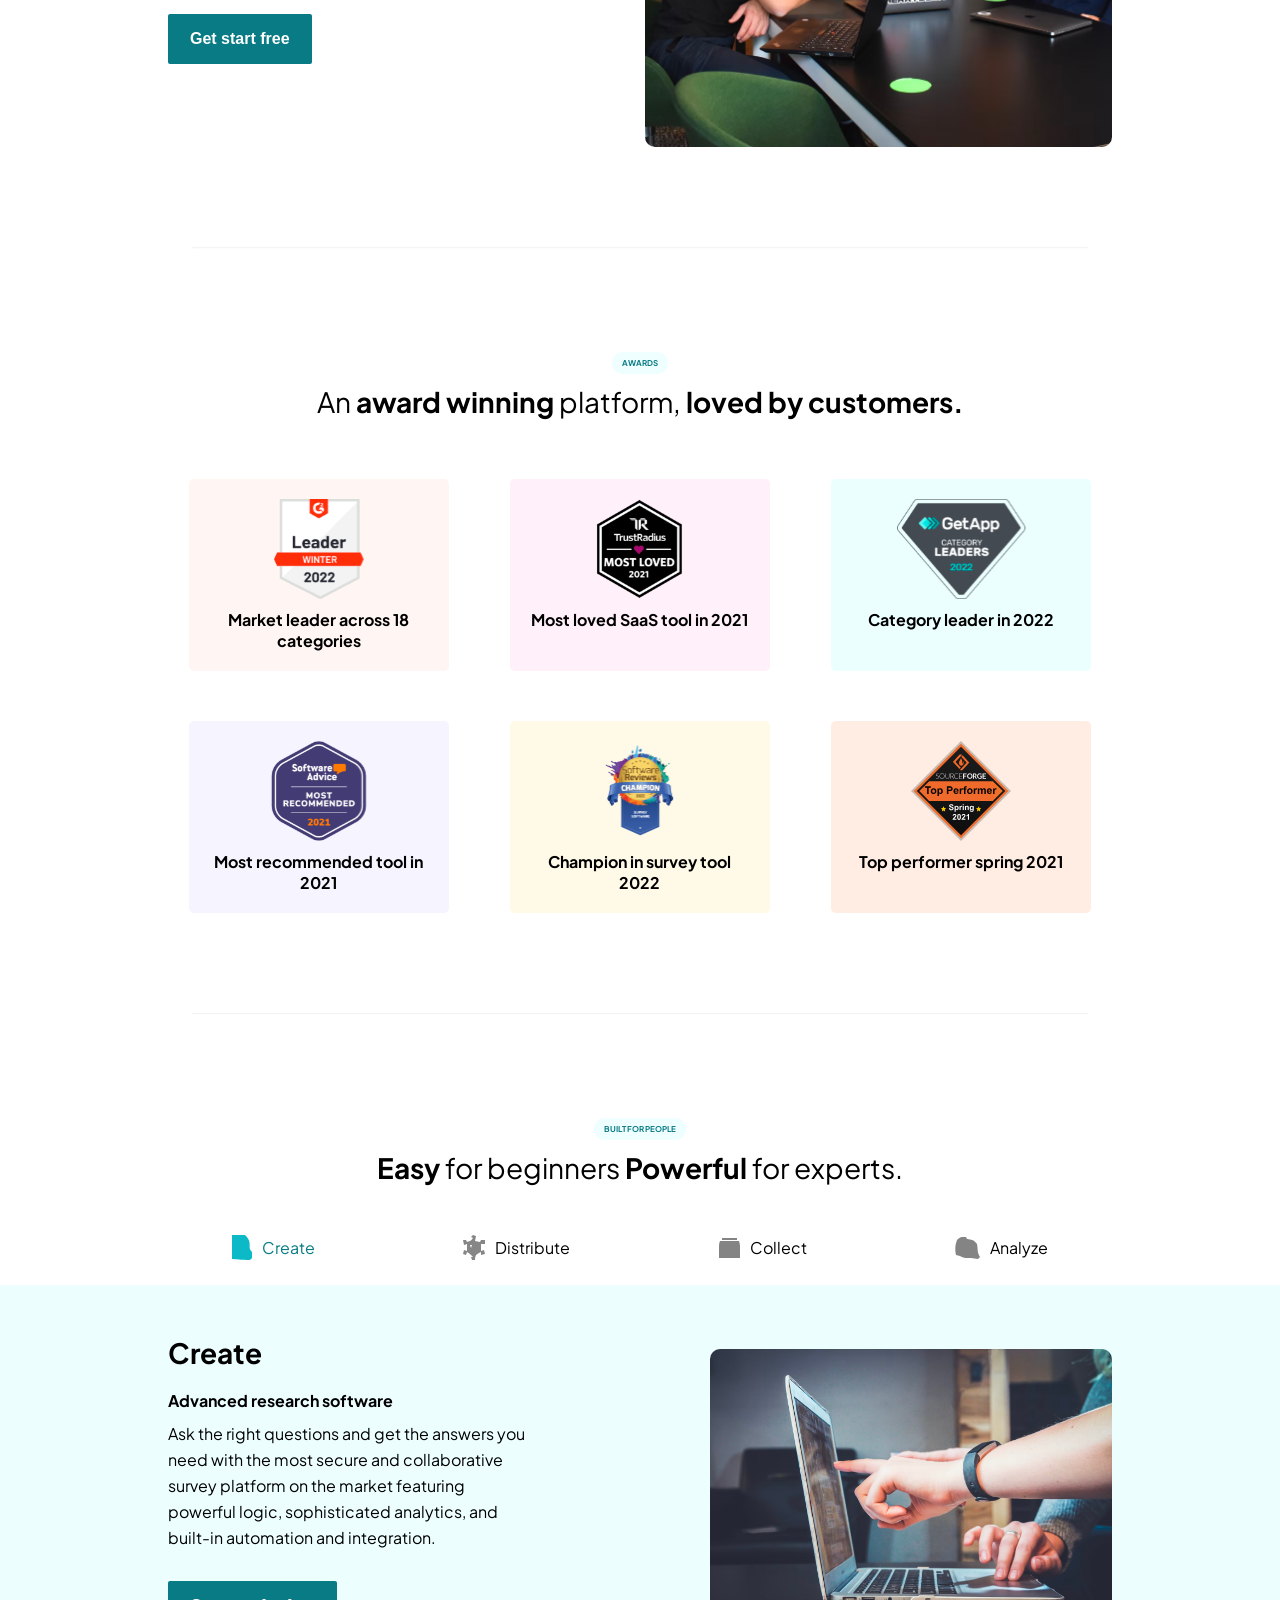
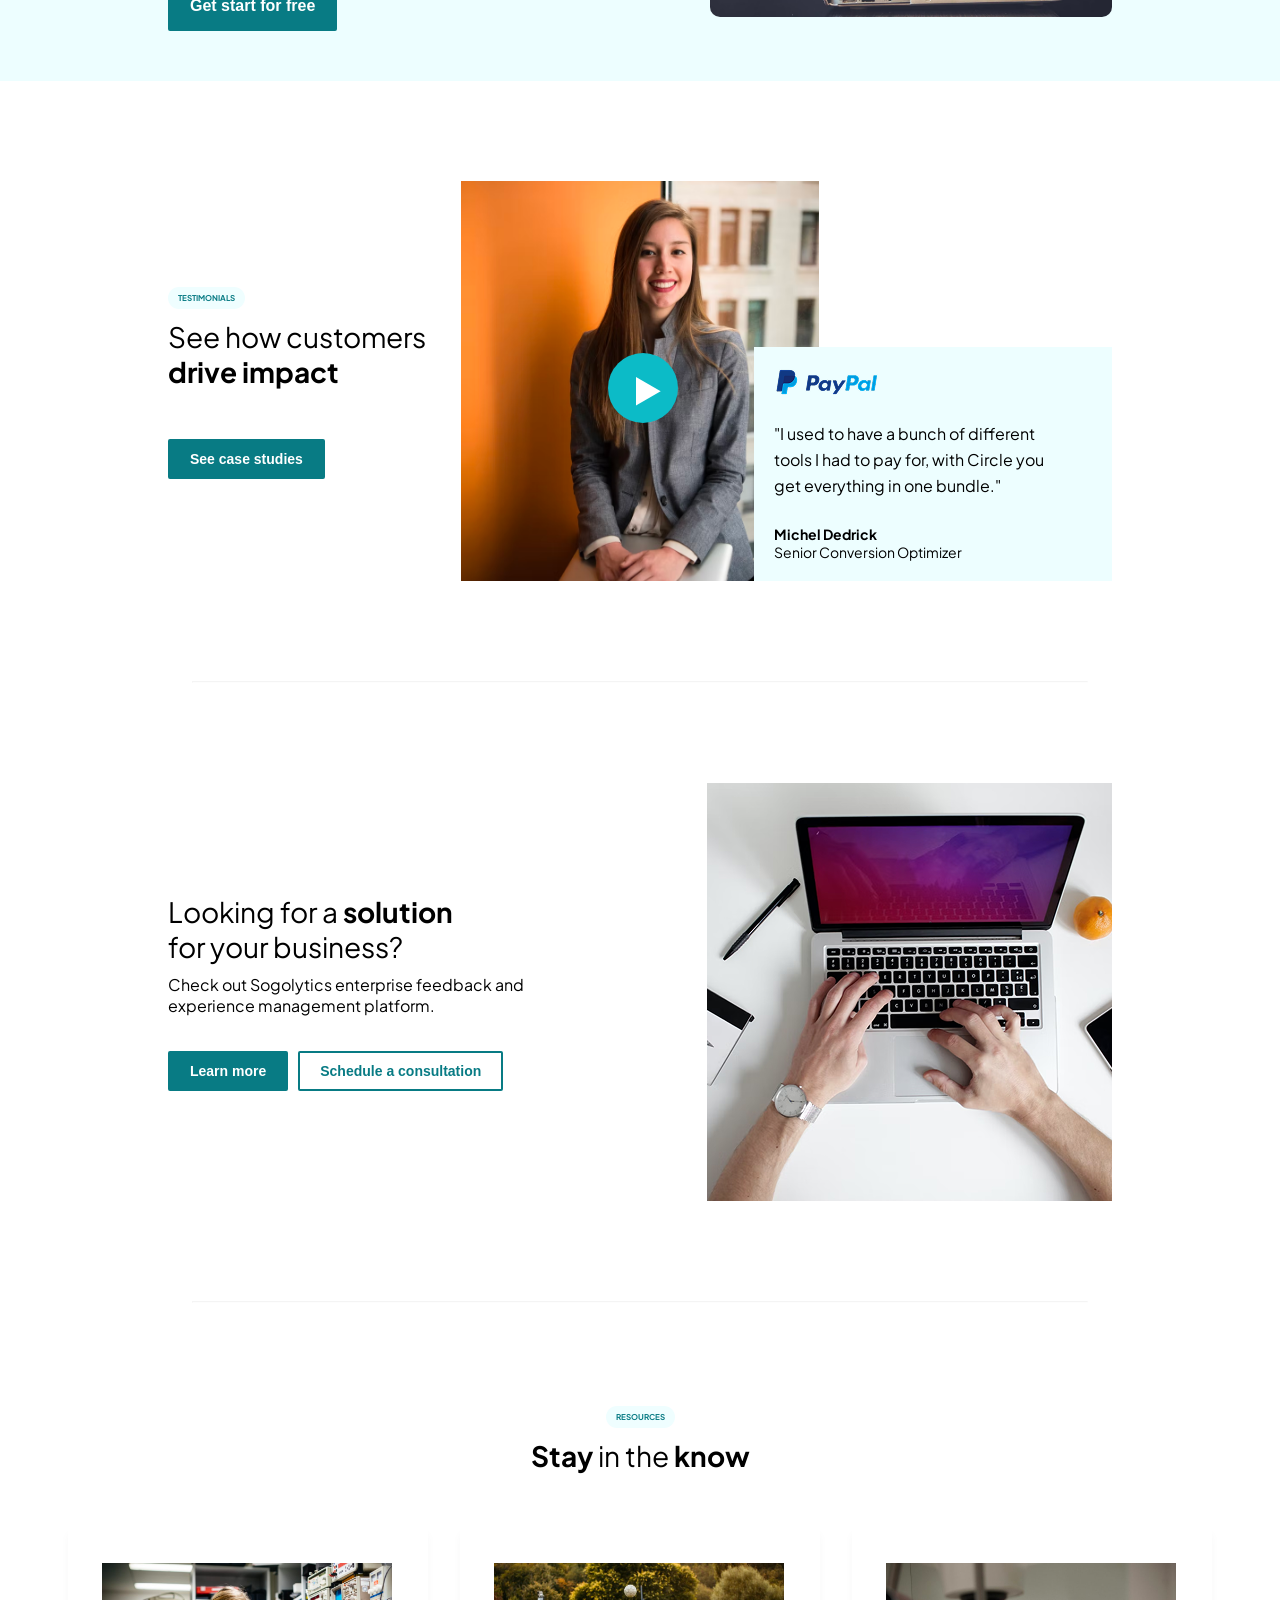
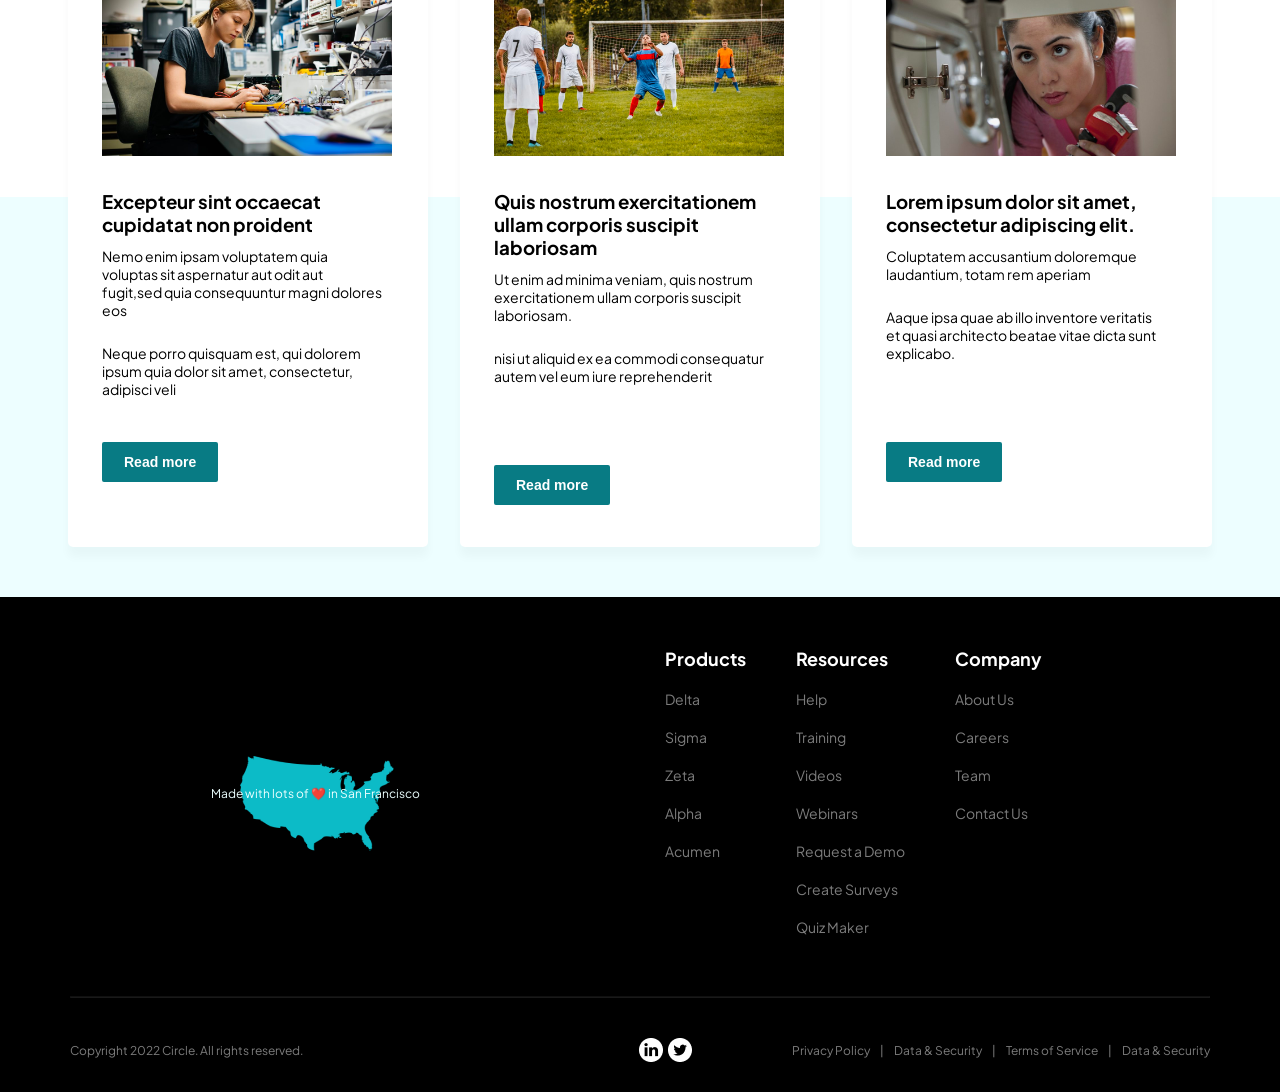
==== commit 96b961d8: "change for SEO and Accessibility" ====
--- a/index.html
+++ b/index.html
@@ -3,6 +3,8 @@
   <head>
     <meta charset="UTF-8" />
     <meta name="viewport" content="width=device-width, initial-scale=1.0" />
+    <meta name="description" content="circle was powerful online engagement tool which help in your business.">
+    <link rel="shortcut icon" href="./image/logo.svg" type="image/x-icon">
     <title>Circle</title>
     <link rel="stylesheet" href="circle.css" />
     <link
@@ -13,10 +15,10 @@
 
   <body>
       <header class="header">
-        
+    
           <!-- side navbar  -->
           <div id="mySidenav" class="header__sidenav">
-            <a href="javascript:void(0)" class="closebtn" onclick="closeNav()"
+            <a href="#" class="closebtn" onclick="closeNav()"
               >&times;</a
             >
             <a href="#" onclick="closeNav()">Feature</a>
@@ -39,13 +41,13 @@
           <!-- logo navigation -->
           <div class="header__logo">
             <img
-              src="image/logo.svg"
+              src="./image/logo.svg"
               alt="logo_image"
               
               class="header__logo--icon"
             />
             <img
-              src="image/circle.svg"
+              src="./image/circle.svg"
               alt="logo_title"
       
               class="header__logo--title"
@@ -60,6 +62,7 @@
           
         </div>
       </nav>
+   
       </header>
     <main>
       <section class="hero">
@@ -79,12 +82,12 @@
             </p>
 
             
-              <button class="btn btn--primary hero__btn">Get started free <img src="image/right-arrow.svg" alt="right-arrow" class="right--arrow"></button>
+              <button class="btn btn--primary hero__btn">Get started free <img src="./image/right-arrow.svg" alt="right arrow" class="right--arrow" loading="lazy"></button>
             
           </div>
           <!-- hero image -->
           <div class="hero__image">
-            <img src="image/Mask-group.png" alt="group-photo" />
+            <img src="./image/Mask-group.png" alt="group-photo" />
           </div>
         </div>
       </section>
@@ -101,20 +104,24 @@
           </div>
           <!-- customer logos -->
           <div class="customer__logos">
-            <img src="image/capgemini.svg" alt="capgemini_logo" class="customer__logo" />
-            <img src="image/yamaha.svg" alt="yamaha_logo" class="customer__logo" />
-            <img src="image/biacon.svg" alt="biacon_logo" class="customer__logo" />
-            <img src="image/dell.svg" alt="dell_logo" class="customer__logo" />
-            <img src="image/ck-birla.svg" alt="birla_logo" class="customer__logo" />
-            <img src="image/shell.svg" alt="shell_logo" class="customer__logo" />
+            <img src="./image/capgemini.svg" alt="capgemini logo" class="customer__logo" loading="lazy" />
+            <img src="./image/yamaha.svg" alt="yamaha logo" class="customer__logo" loading="lazy"/>
+            <img src="./image/biacon.svg" alt="biacon logo" class="customer__logo" loading="lazy"/>
+            <img src="./image/dell.svg" alt="dell logo" class="customer__logo" loading="lazy"/>
+            <img src="./image/ck-birla.svg" alt="birla logo" class="customer__logo" loading="lazy"/>
+            <img src="./image/shell.svg" alt="shell logo" class="customer__logo" loading="lazy"/>
           </div>
           <!-- customer record -->
-          <div class="customer__record">
-            <p class="text-sm">
-              &#10004;18281 <span>signed up last month</span>
-            </p>
-            <p class="text-sm">&#10004;GDPR- & CCPA <span>-ready</span></p>
-            <p class="text-sm">&#10004; Leader@G2 <span>Summer</span></p>
+          <div class="customer__records">
+          <div class="customer__record"> <img src="./image/Vector.svg" alt="arrow image "loading="lazy">  <p class="text-sm">
+            <span>18281</span> signed up last month
+            </p></div>
+            <div class="customer__record"> <img src="./image/Vector.svg" alt="arrow image "loading="lazy">  <p class="text-sm">
+          <span> GDPR</span>- &<span> CCPA</span>-ready
+            </p></div>
+            <div class="customer__record"> <img src="./image/Vector.svg" alt="arrow image "loading="lazy">  <p class="text-sm">
+               <span>Leader@G2</span> Summer
+            </p></div>
           </div>
       </section>
       <hr class="horizonatal--braek">
@@ -142,9 +149,10 @@
            <!-- promis image -->
           <div class="promise__image">
             <img
-              src="image/promis-image.png"
-              alt="promis-image"
+              src="./image/promis-image.png"
+              alt="promis image"
               class="promise__image--img"
+              loading="lazy"
             />
           </div>
        
@@ -165,28 +173,28 @@
           <!-- award lists -->
           <div class="award__list">
             <div class="award__item award__item--1">
-              <img src="image/award-1.svg" alt="award1" />
-              <h4 class="text-md">Market leader across 18 categories</h4>
+              <img src="./image/award-1.svg" alt="leader award image" loading="lazy"/>
+              <h3 class="text-md">Market leader across 18 categories</h3>
             </div>
             <div class="award__item award__item--2">
-              <img src="image/award-2.svg" alt="award2" />
-              <h4 class="text-md">Most loved SaaS tool in 2021</h4>
+              <img src="./image/award-2.svg" alt="saas award image" loading="lazy" />
+              <h3 class="text-md">Most loved SaaS tool in 2021</h3>
             </div>
             <div class="award__item award__item--3">
-              <img src="image/award-3.svg" alt="award3" />
-              <h4 class="text-md">Category leader in 2022</h4>
+              <img src="./image/award-3.svg" alt="category leader award image" loading="lazy" />
+              <h3 class="text-md">Category leader in 2022</h3>
             </div>
             <div class="award__item award__item--4">
-              <img src="image/award-4.svg" alt="award4" />
-              <h4 class="text-md">Most recommended tool in 2021</h4>
+              <img src="./image/award-4.svg" alt="most loved tool awrad image" loading="lazy"/>
+              <h3 class="text-md">Most recommended tool in 2021</h3>
             </div>
             <div class="award__item award__item--5">
-              <img src="image/award-5.svg" alt="award5" />
-              <h4 class="text-md">Champion in survey tool 2022</h4>
+              <img src="./image/award-5.svg" alt="champion award image" loading="lazy"/>
+              <h3 class="text-md">Champion in survey tool 2022</h3>
             </div>
             <div class="award__item award__item--6">
-              <img src="image/award-6.svg" alt="award6" />
-              <h4 class="text-md">Top performer spring 2021</h4>
+              <img src="./image/award-6.svg" alt="top performer image " loading="lazy"/>
+              <h3 class="text-md">Top performer spring 2021</h3>
             </div>
           </div>
         
@@ -208,29 +216,29 @@
         <div class="container">
           <div class="development__tabs">
             <div class="development__tab development__tab--active">
-              <img src="image/dev-logo1.svg" alt="Create" />
+              <img src="./image/dev-logo1.svg" alt="Create" loading="lazy" />
               <span class="text-md">Create</span>
             </div>
             <div class="development__tab">
-              <img src="image/dev-logo2.svg" alt="Distribute" />
+              <img src="./image/dev-logo2.svg" alt="Distribute" loading="lazy" />
               <span class="text-md">Distribute</span>
             </div>
             <div class="development__tab">
-              <img src="image/dev-logo3.svg" alt="Collect" />
+              <img src="./image/dev-logo3.svg" alt="Collect" loading="lazy"/>
               <span class="text-md">Collect</span>
             </div>
             <div class="development__tab">
-              <img src="image/dev-logo4.svg" alt="Analyze" />
+              <img src="./image/dev-logo4.svg" alt="Analyze" loading="lazy"/>
               <span class="text-md">Analyze</span>
             </div>
           </div>
         </div>
         <!-- devlopment tabs data -->
-        <div class="development__container full_container">
+        <div class="development__container">
           <div class="development__content container">
             <div class="development__details">
               <h2 class="text-xl development__title">Create</h2>
-              <h3 class="subtitle_text development__subtitle">
+              <h3 class="text-md development__subtitle">
                 Advanced research software
               </h3>
               <p class="text-md development__text">
@@ -244,7 +252,7 @@
              
             </div>
             <div class="development__image">
-              <img src="image/dev-image.png" alt="dev-image" />
+              <img src="./image/dev-image.png" alt="development image" loading="lazy"/>
             </div>
           </div>
         </div>
@@ -256,9 +264,9 @@
           <!-- testimonial header -->
           <div class="testimonial__header">
             <span class="badge testimonial-badge">Testimonials</span>
-            <h3 class="testimonial__title text-xl">
+            <h2 class="testimonial__title text-xl">
               See how customers <strong>drive impact</strong>
-            </h3>
+            </h2>
            
               <button class="btn btn--secondary testimonial__btn">See case studies</button>
           
@@ -267,27 +275,30 @@
           <div class="testimonial__content">
             <div class="testimonial__image">
               <img
-                src="image/testimonials-photo.png"
-                alt="photo"
+                src="./image/testimonials-photo.png"
+                alt="testimonial image"
                 class="testimonial__image--1"
+                loading="lazy"
               />
               
                 <img
-                  src="image/testimonials-photo1.svg"
-                  alt="background"
+                  src="./image/testimonials-photo1.svg"
+                  alt="blue background"
                   class="blue--bg"
+                  loading="lazy"
                 />
 
                 <img
-                  src="image/testimonials-photo2.svg"
-                  alt="paly_button"
+                  src="./image/testimonials-photo2.svg"
+                  alt="paly button"
                   class="play--button"
+                  loading="lazy"
                 />
              
             </div>
             <!-- testimonial paypal -->
             <div class="testimonial__paypal">
-              <img src="image/paypal.png" alt="paypal" class="paypal" />
+              <img src="./image/paypal.png" alt="paypal" class="paypal" loading="lazy" />
 
               <p class="paypal__text text-md">
                 "I used to have a bunch of different tools I had to pay for,
@@ -311,9 +322,9 @@
         
           <!-- solution header -->
           <div class="solution__header">
-            <h3 class="solution__title text-xl">
+            <h2 class="solution__title text-xl">
               Looking for a <strong>solution</strong> <br />for your business?
-            </h3>
+            </h2>
             <p class="text-md solution__text">
               Check out Sogolytics enterprise feedback and experience management
               platform.
@@ -325,7 +336,7 @@
           </div>
           <!-- solution image  -->
           <div class="solution__image">
-            <img src="image/solution-image.png" alt="solution-image " />
+            <img src="./image/solution-image.png" alt="solution image " loading="lazy"/>
           </div>
       
        
@@ -339,19 +350,19 @@
           <div class="resource__header">
             <span class="resource__badge badge">Resources</span>
 
-            <h3 class="text-xl resource__title">
-              <strong>Stay</strong> in the <strong>Know</strong>
-            </h3>
+            <h2 class="text-xl resource__title">
+              <strong>Stay</strong> in the <strong>know</strong>
+            </h2>
           </div>
           <!-- resources card  -->
           <div class="resource__content">
             <!-- card 1 -->
             <div class="card">
-              <img src="image/re-image1.png" alt="card_image" class="card__image" />
-
-              <h4 class="card__title">
+              <img src="./image/re-image1.png" alt="card image" class="card__image" loading="lazy"/>
+
+              <h3 class="card__title">
                 Excepteur sint occaecat cupidatat non proident
-              </h4>
+              </h3>
               <p class="text-sm card__text card__text--1">
                 Nemo enim ipsam voluptatem quia voluptas sit aspernatur aut odit
                 aut fugit,sed quia consequuntur magni dolores eos
@@ -364,11 +375,11 @@
             </div>
             <!-- card 2 -->
             <div class="card">
-              <img src="image/re-image2.png" alt="card_image" class="card__image" />
-
-              <h4 class="card__title">
+              <img src="./image/re-image2.png" alt="card image" class="card__image" loading="lazy"/>
+
+              <h3 class="card__title">
                 Quis nostrum exercitationem ullam corporis suscipit laboriosam
-              </h4>
+              </h3>
               <p class="text-sm card__text card__text--1">
                 Ut enim ad minima veniam, quis nostrum exercitationem ullam
                 corporis suscipit laboriosam.
@@ -381,11 +392,11 @@
             </div>
             <!-- card 3 -->
             <div class="card">
-              <img src="image/re-image3.png" alt="card_image" class="card__image" />
-
-              <h4 class="card__title">
+              <img src="./image/re-image3.png" alt="card image" class="card__image" loading="lazy"/>
+
+              <h3 class="card__title">
                 Lorem ipsum dolor sit amet, consectetur adipiscing elit.
-              </h4>
+              </h3>
               <p class="text-sm  card__text card__text--1">
                 Coluptatem accusantium doloremque laudantium, totam rem aperiam
               </p>
@@ -406,13 +417,13 @@
     </main>
     
       <!-- footer -->
-    <footer class="footer__container full_container">
+    <footer>
         
           <!-- footer top part -->
           <div class="footer__box">
             <div class="footer__top">
               <div class="footer__image">
-                <img src="image/fo-imgae.png" alt="map_image" />
+                <img src="./image/fo-imgae.png" alt="map image" loading="lazy"/>
                 <p class="footer__image--title text-xs">
                   Made with lots of ❤️ in San Francisco
                 </p>
@@ -462,15 +473,18 @@
                     Copyright 2022 Circle. All rights reserved.
                   </p>
                 </div>
-                <div class="footer__social">
-                  <img src="image/linkedin.png" alt="linkdin_image" />
-                  <img src="image/twitter.png" alt="twitter_image" />
+               
+                <div class="footer__contact--2 ">
+                   <div class="footer__social">
+                  <img src="./image/linkedin.png" alt="linkdin image" loading="lazy"/>
+                  <img src="./image/twitter.png" alt="twitter image" loading="lazy"/>
                 </div>
-                <div class="footer__terms text-xs">
-                  <a href="#">Privacy Policy </a> <span>|</span>
+                 <div class="footer__terms text-xs">
+                   <a href="#">Privacy Policy </a> <span>|</span>
                   <a href="#"> Data & Security </a> <span>|</span>
                   <a href="#">Terms of Service </a> <span>|</span>
                   <a href="#"> Data & Security</a>
+                 </div>
                 </div>
               </div>
             </div>
--- a/circle.css
+++ b/circle.css
@@ -31,13 +31,13 @@
 .btn {
   display: inline-block;
   border-radius: 2px;
-  border: 2px solid #0cbbc7;
+  border: 2px solid #087b84;
 }
 .btn--primary {
   display: inline-block;
 
   padding: 14px 20px;
-  background-color: #0cbbc7;
+  background-color: #087b84;
 
   color: #ffffff;
   font-weight: 700;
@@ -53,7 +53,7 @@
   display: inline-block;
 
   padding: 10px 20px;
-  background-color: #0cbbc7;
+  background-color: #087b84;
   color: #ffffff;
   font-weight: 700;
 
@@ -76,6 +76,7 @@
   position: sticky;
   top: 0;
   z-index: 10;
+  background-color: white;
 }
 .full_container {
   max-width: 1440px;
@@ -88,7 +89,6 @@
   z-index: 10;
 }
 .header__container {
-  background-color: white;
   display: flex;
   flex-direction: row;
   justify-content: space-between;
@@ -150,11 +150,11 @@
   color: black;
   font-size: 14px;
 }
-
+/* color not in ratio */
 .header__btn {
   padding: 10px 50px;
   border: 1px solid #0cbbc7;
-  color: #0cbbc7;
+  color: #087b84;
   background-color: white;
   font-size: 14px;
 }
@@ -237,11 +237,12 @@
 }
 .badge {
   background-color: #effeff;
-  color: #0cbbc7;
-  display: inline;
+  color: #087b84;
+  display: inline-block;
   padding: 6px 10px;
-  border-radius: 10px;
+  border-radius: 50px;
   font-size: 8px;
+  font-weight: 700;
   letter-spacing: 10%;
   text-transform: uppercase;
 }
@@ -253,20 +254,25 @@
   gap: 50px;
   align-items: center;
 }
+.customer__records {
+  display: flex;
+  flex-direction: row;
+  justify-content: center;
+  gap: 34px;
+  flex-wrap: wrap;
+}
 .customer__record {
   display: flex;
   flex-direction: row;
-  justify-content: center;
-  gap: 13px;
-  flex-wrap: wrap;
-}
-.customer__record p {
-  color: #099aa3;
-  font-weight: 700;
+  gap: 6px;
+  align-items: center;
+}
+.customer__record img {
+  height: 8px;
+  width: auto;
 }
 .customer__record span {
-  color: black;
-  font-weight: 500;
+  color: #087b84;
 }
 
 /* promise- container  */
@@ -297,6 +303,9 @@
   line-height: 26px;
   color: #676767;
   width: 365px;
+}
+.promise__image {
+  border-radius: 10px;
 }
 .promise__image--img {
   /* height: 100%; */
@@ -399,11 +408,11 @@
   gap: 10px;
 }
 .development__tab span {
-  padding-top: 0px;
+  color: #000000;
 }
 
 .development__tab--active span {
-  color: #00c4cc;
+  color: #087b84;
 }
 
 .development__content {
@@ -566,7 +575,7 @@
 }
 .btn--schedule {
   padding: 10px 20px;
-  color: #0cbbc7;
+  color: #087b84;
   background-color: white;
   font-size: 14px;
   font-weight: 700;
@@ -705,15 +714,23 @@
   display: flex;
   flex-direction: row;
   flex-wrap: wrap;
-  padding: 30px 0px;
+  padding-bottom: 30px;
   justify-content: space-between;
+  align-items: center;
 }
 .footer__horizontal--break {
   color: #ffffff;
-  opacity: 90%;
+  opacity: 10%;
   margin: 40px auto;
   max-width: 1140px;
 }
+.footer__contact--2 {
+  display: flex;
+  flex-direction: row;
+  gap: 100px;
+  align-items: center;
+  flex-wrap: wrap;
+}
 .footer__copyright p {
   color: #7c7c7c;
 }
@@ -726,7 +743,7 @@
   display: flex;
   flex-direction: row;
   flex-wrap: wrap;
-  gap: 5px;
+  gap: 10px;
 }
 .footer__terms a,
 span {
@@ -1017,6 +1034,12 @@
     font-size: 12px;
     font-weight: 500;
   }
+  .hero__btn {
+    padding: 7px;
+    font-size: 14px;
+    font-weight: 700;
+    gap: 2px;
+  }
   .btn--secondary {
     padding: 5px 5px;
     font-size: 10px;
@@ -1053,7 +1076,7 @@
     font-size: 24px;
   }
   .right--arrow {
-    width: 6px;
+    width: 8px;
     height: auto;
   }
 
@@ -1065,7 +1088,9 @@
   .customer__logo {
     width: 80px;
   }
-
+  .customer__records {
+    gap: 10px;
+  }
   /* promis */
   .promise__btn {
     margin-top: 20px;
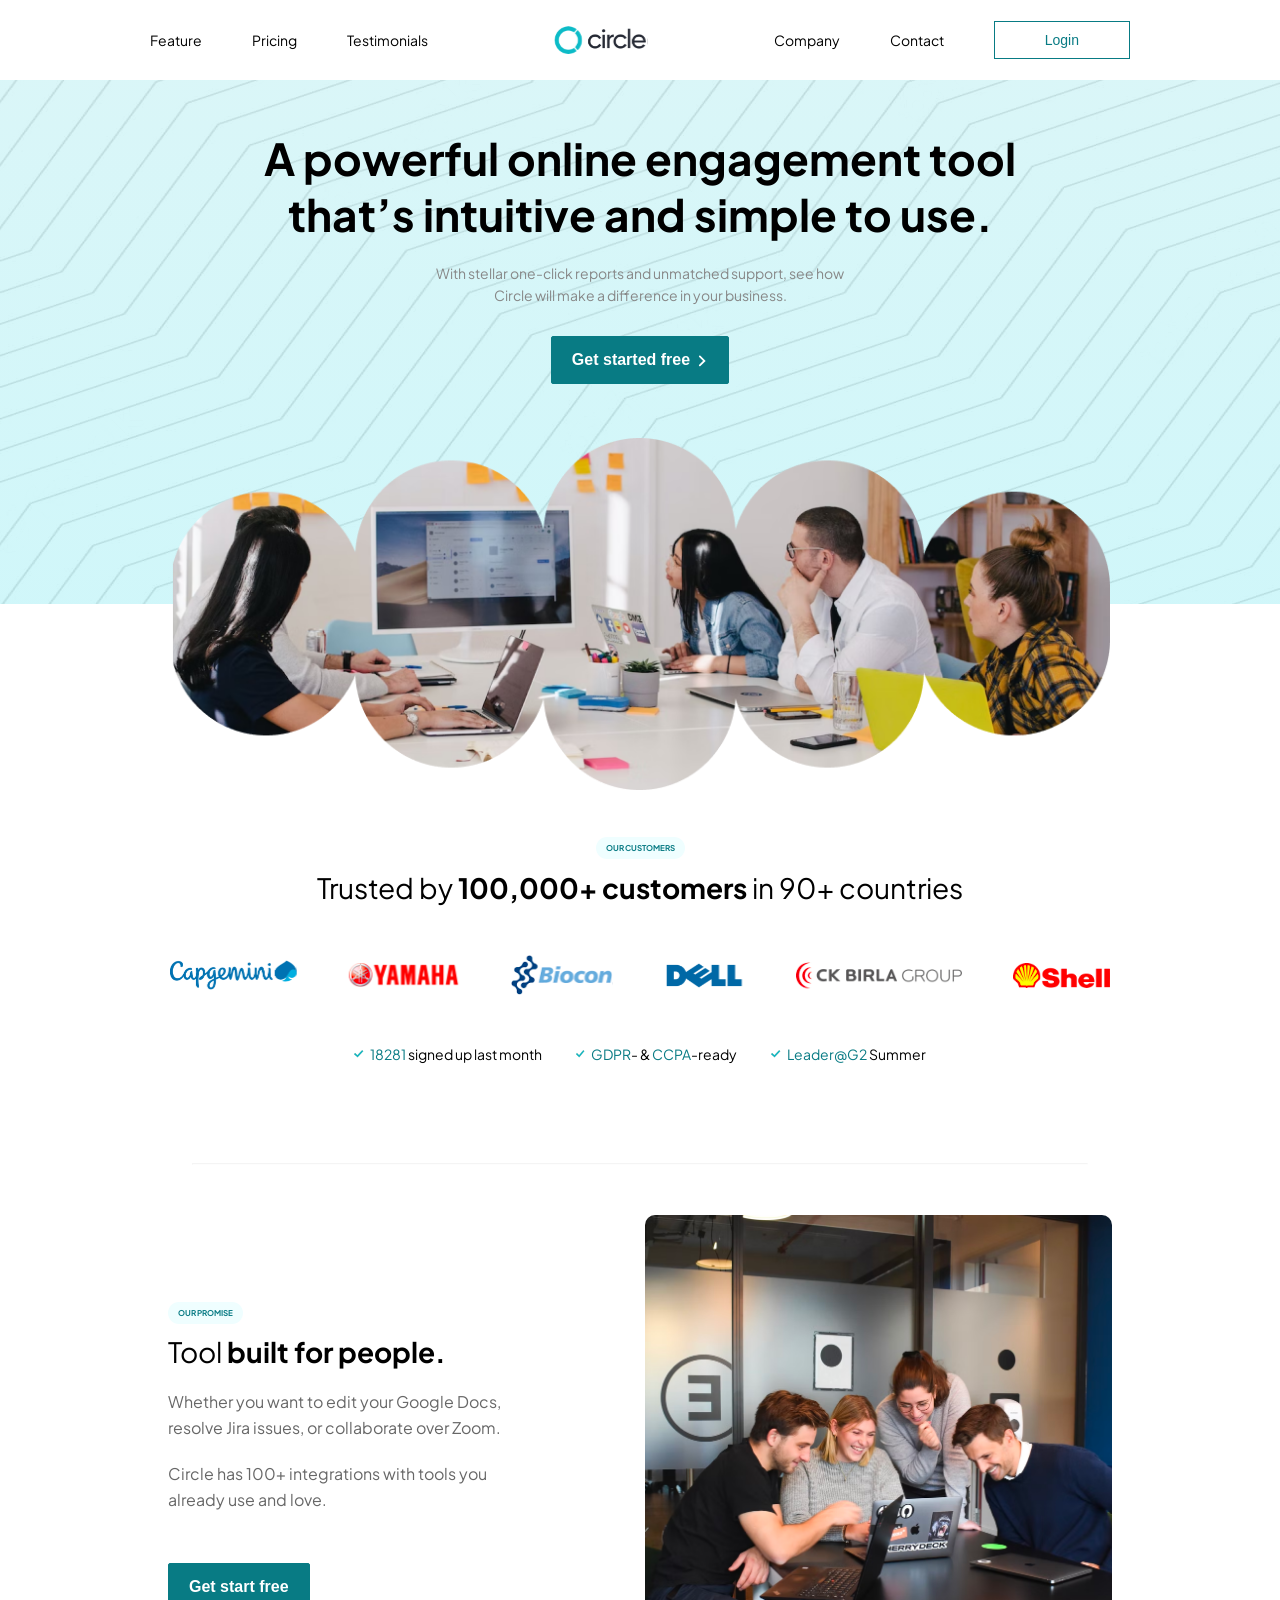
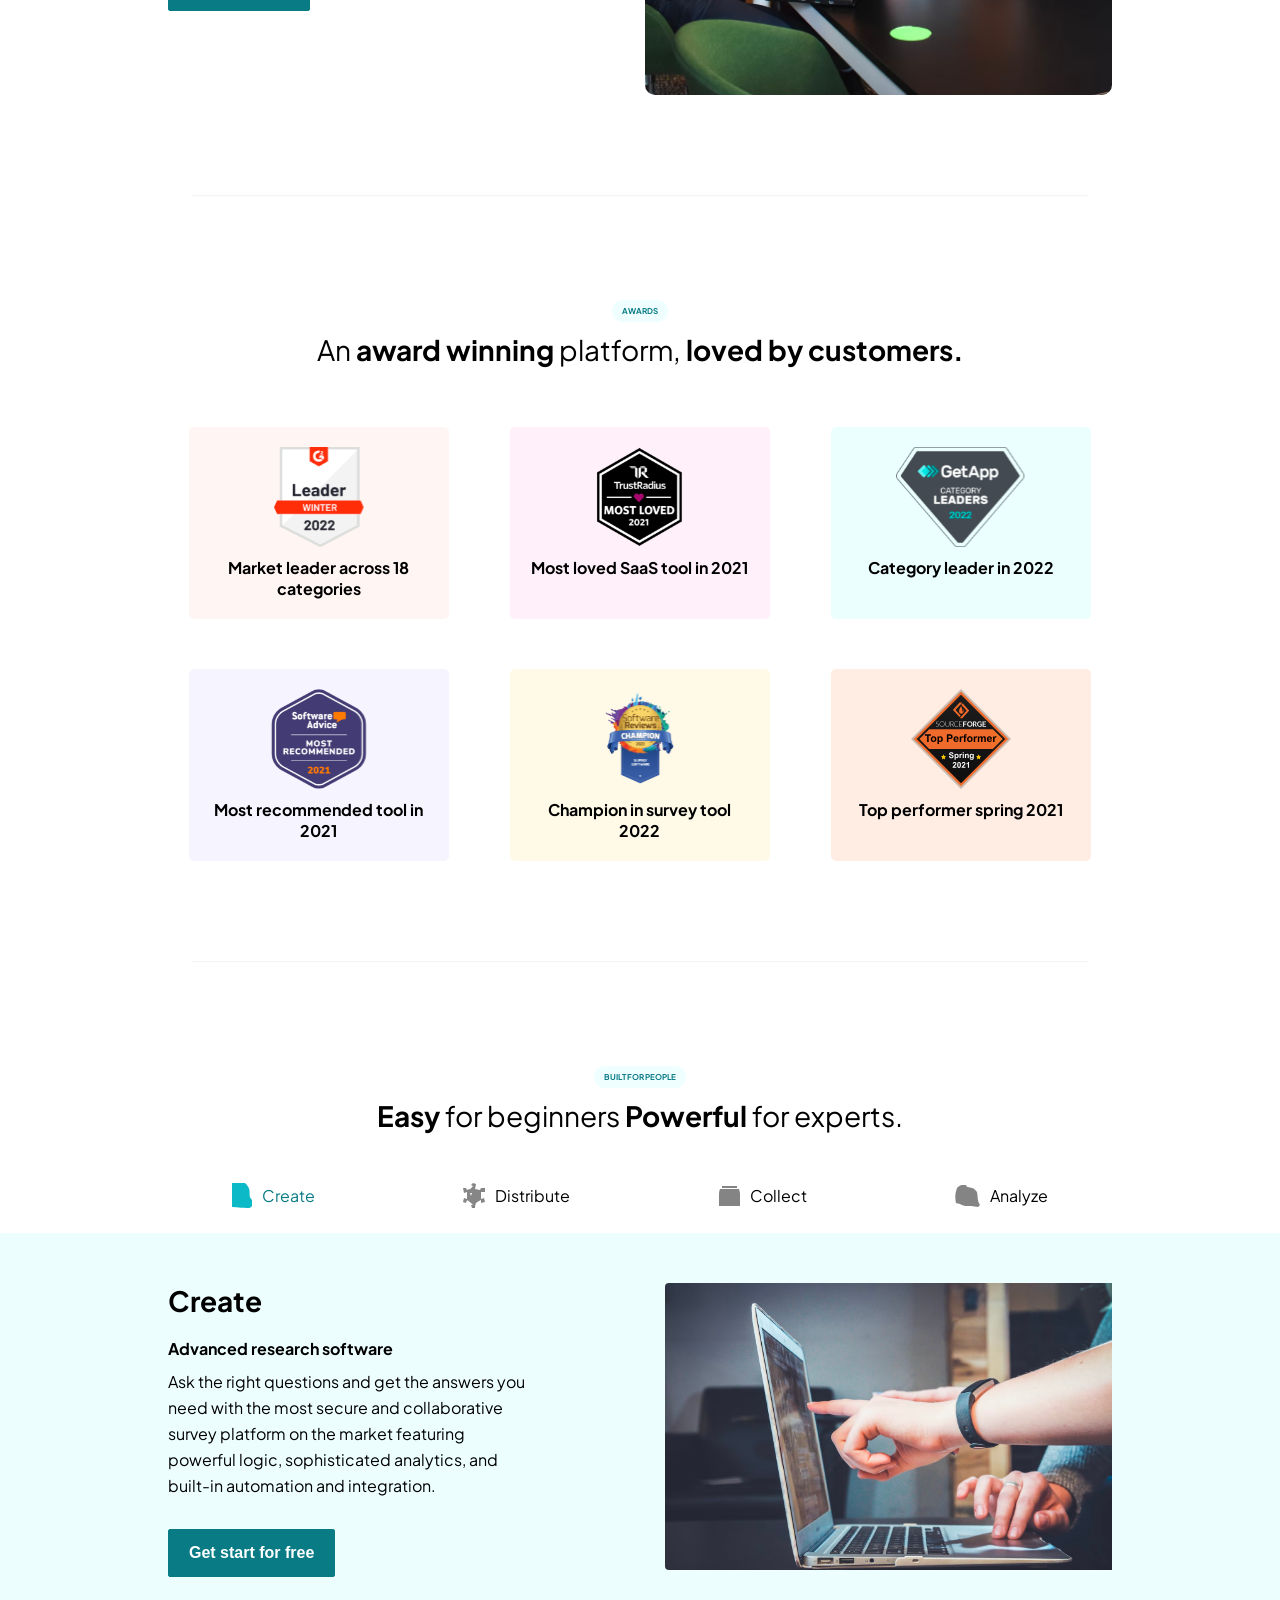
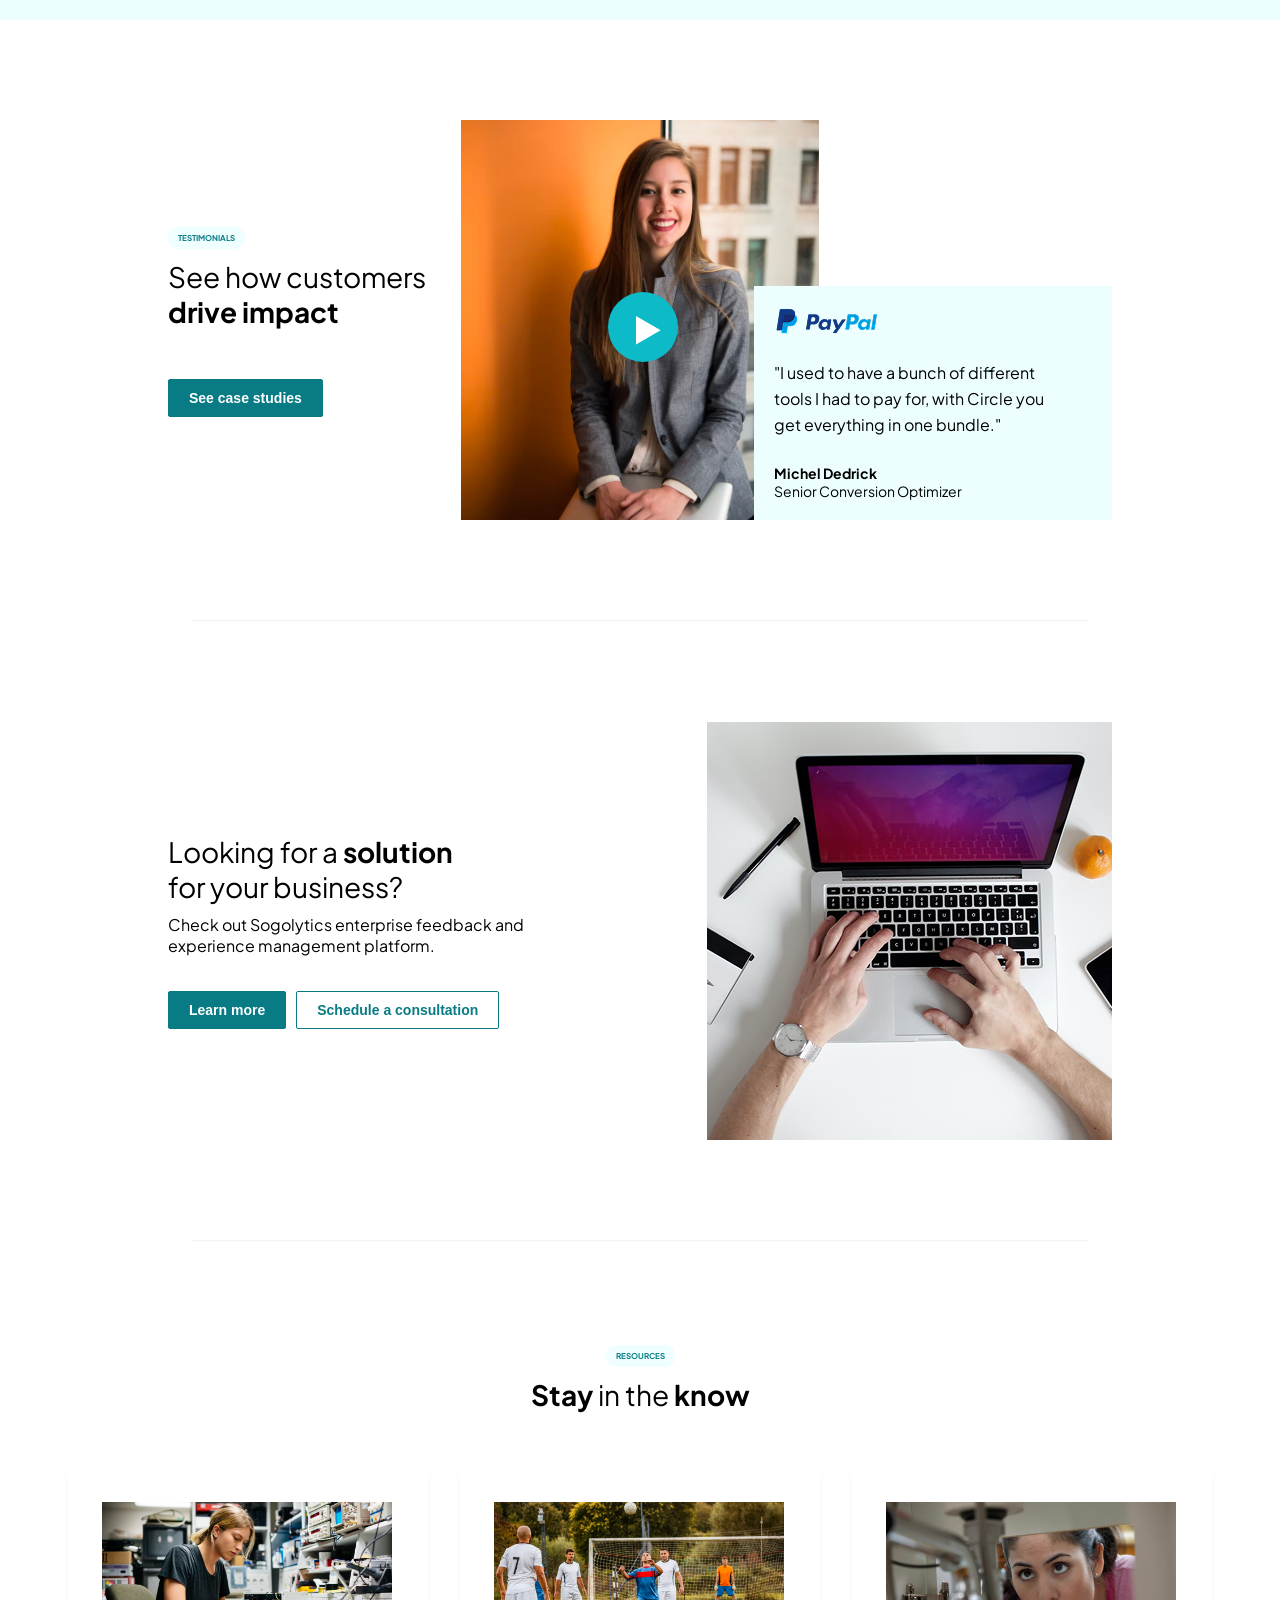
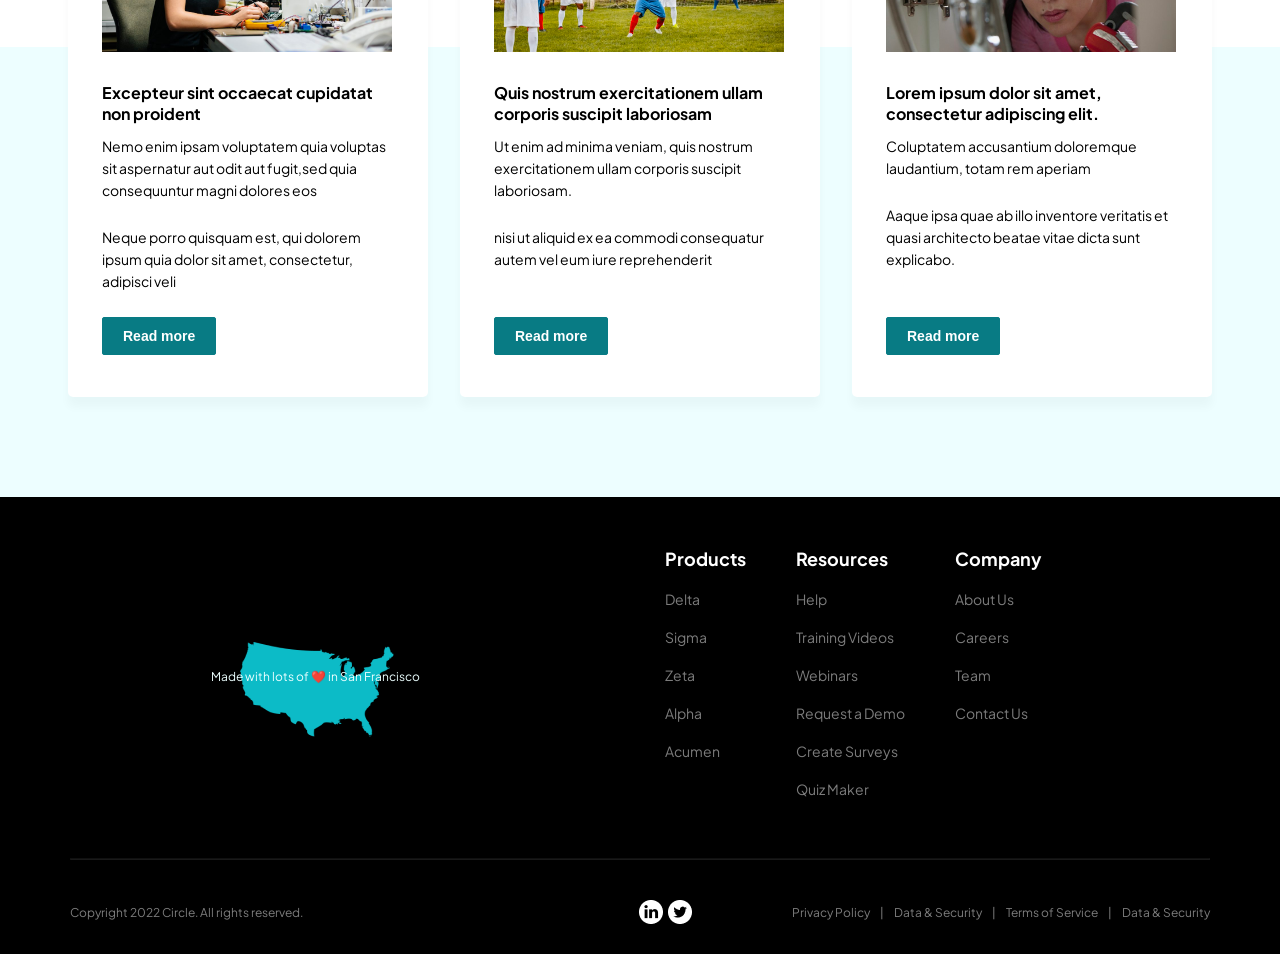
==== commit 6f017460: "change" ====
--- a/index.html
+++ b/index.html
@@ -124,7 +124,7 @@
             </p></div>
           </div>
       </section>
-      <hr class="horizonatal--braek">
+      <hr class="horizontal--braek first--braek">
        <!-- section promise -->
       <section class="container promise__container ">
       
@@ -158,9 +158,9 @@
        
         
       </section>
-     <hr class="horizonatal--braek">
+     <hr class="horizontal--braek">
       <!-- section awards -->
-      <section class="container award__container">
+      <section class="award__container">
        
           <!-- award header -->
           <div class="award__header">
@@ -201,7 +201,7 @@
         <!-- horizontal break -->
        
       </section>
-      <hr class="horizonatal--braek">
+      <hr class="horizontal--braek">
       <!-- development section -->
       <section class="development">
         <!-- devlopment header -->
@@ -313,7 +313,7 @@
         
       
       </section>
-<hr class="horizonatal--braek">      
+<hr class="horizontal--braek">      
 
       
     
@@ -330,7 +330,7 @@
               platform.
             </p>
             <div class="solution__btn">
-              <button class=" btn btn--secondary">Learn more</button>
+              <button class=" btn btn--secondary btn--learn_more">Learn more</button>
               <button class="btn btn--schedule">Schedule a consultation</button>
             </div>
           </div>
@@ -342,7 +342,7 @@
        
       </section>
       <!-- horizontal breack -->
-     <hr class="horizonatal--braek">  
+     <hr class="horizontal--braek">  
       <!-- resources section -->
       <section class="resource__container full_container">
        
@@ -358,9 +358,9 @@
           <div class="resource__content">
             <!-- card 1 -->
             <div class="card">
-              <img src="./image/re-image1.png" alt="card image" class="card__image" loading="lazy"/>
-
-              <h3 class="card__title">
+             <div class="card__image"> <img src="./image/re-image1.png" alt="card image" loading="lazy"/></div>
+
+              <h3 class="card__title text-md">
                 Excepteur sint occaecat cupidatat non proident
               </h3>
               <p class="text-sm card__text card__text--1">
@@ -375,9 +375,9 @@
             </div>
             <!-- card 2 -->
             <div class="card">
-              <img src="./image/re-image2.png" alt="card image" class="card__image" loading="lazy"/>
-
-              <h3 class="card__title">
+              <div class="card__image"><img src="./image/re-image2.png" alt="card image" loading="lazy"/></div>
+
+              <h3 class="card__title text-md">
                 Quis nostrum exercitationem ullam corporis suscipit laboriosam
               </h3>
               <p class="text-sm card__text card__text--1">
@@ -392,9 +392,9 @@
             </div>
             <!-- card 3 -->
             <div class="card">
-              <img src="./image/re-image3.png" alt="card image" class="card__image" loading="lazy"/>
-
-              <h3 class="card__title">
+              <div class="card__image"><img src="./image/re-image3.png" alt="card image"  loading="lazy"/></div>
+
+              <h3 class="card__title text-md">
                 Lorem ipsum dolor sit amet, consectetur adipiscing elit.
               </h3>
               <p class="text-sm  card__text card__text--1">
@@ -444,8 +444,8 @@
                     <h3 class="footer__link--title">Resources</h3>
                     <ul class="footer__list text-sm">
                       <li class=""><a href="#">Help</a></li>
-                      <li><a href="#"> Training </a></li>
-                      <li><a href="#">Videos</a></li>
+                      <li><a href="#"> Training Videos</a></li>
+                     
                       <li><a href="#"> Webinars </a></li>
                       <li><a href="#"> Request a Demo </a></li>
                       <li><a href="#">Create Surveys </a></li>
--- a/circle.css
+++ b/circle.css
@@ -1,3 +1,8 @@
+:root {
+  --color-primary: #087b84;
+  --color-secoudary: #edfeff;
+  --color-hover: #01555b;
+}
 * {
   margin: 0;
   padding: 0;
@@ -31,13 +36,13 @@
 .btn {
   display: inline-block;
   border-radius: 2px;
-  border: 2px solid #087b84;
+  border: 1px solid var(--color-primary);
 }
 .btn--primary {
   display: inline-block;
 
   padding: 14px 20px;
-  background-color: #087b84;
+  background-color: var(--color-primary);
 
   color: #ffffff;
   font-weight: 700;
@@ -46,14 +51,14 @@
   font-size: 16px;
 }
 .btn--primary:hover {
-  background-color: #099aa3;
+  background-color: var(--color-hover);
   transition: 1s;
 }
 .btn--secondary {
   display: inline-block;
 
   padding: 10px 20px;
-  background-color: #087b84;
+  background-color: var(--color-primary);
   color: #ffffff;
   font-weight: 700;
 
@@ -61,15 +66,18 @@
   font-size: 14px;
 }
 .btn--secondary:hover {
-  background-color: #099aa3;
+  background-color: var(--color-hover);
   transition: 1s;
 }
-.horizonatal--braek {
+.horizontal--braek {
   background-color: #ffffff;
   opacity: 10%;
   max-width: 944px;
   width: 70%;
   margin: 100px auto;
+}
+.first--braek {
+  margin-bottom: 50px;
 }
 /* header */
 .header {
@@ -153,8 +161,8 @@
 /* color not in ratio */
 .header__btn {
   padding: 10px 50px;
-  border: 1px solid #0cbbc7;
-  color: #087b84;
+  border: 1px solid var(--color-primary);
+  color: var(--color-primary);
   background-color: white;
   font-size: 14px;
 }
@@ -164,13 +172,13 @@
   transition: 1s;
 }
 .header__link:hover {
-  color: #0cbbc7;
+  color: var(--color-primary);
 }
 /* hero */
 .hero {
   background:
     linear-gradient(rgba(193, 240, 243, 0.6), rgba(177, 241, 246, 0.6)),
-    url(image/hero-background.png);
+    url(./image/hero-background.png);
 }
 
 .hero__container {
@@ -214,7 +222,7 @@
 .hero__image img {
   position: absolute;
   max-width: 940px;
-  width: 70%;
+  width: 80%;
   top: 30%;
   left: 50%;
   transform: translateX(-50%);
@@ -237,7 +245,7 @@
 }
 .badge {
   background-color: #effeff;
-  color: #087b84;
+  color: var(--color-primary);
   display: inline-block;
   padding: 6px 10px;
   border-radius: 50px;
@@ -272,7 +280,7 @@
   width: auto;
 }
 .customer__record span {
-  color: #087b84;
+  color: var(--color-primary);
 }
 
 /* promise- container  */
@@ -295,11 +303,11 @@
   /* width: 446px; */
 }
 .promise__title {
+  margin-top: 10px;
+}
+
+.promise__text {
   margin-top: 20px;
-}
-
-.promise__text {
-  margin-top: 15px;
   line-height: 26px;
   color: #676767;
   width: 365px;
@@ -322,6 +330,10 @@
   margin-top: 50px;
 }
 /* award */
+.award__container {
+  max-width: 903px;
+  margin: 0 auto;
+}
 .award__header {
   text-align: center;
 }
@@ -332,10 +344,10 @@
 .award__list {
   display: grid;
   grid-template-columns: repeat(3, minmax(220px, 1fr));
-  gap: 20px;
+  column-gap: 60px;
   row-gap: 50px;
+
   margin-top: 60px;
-  justify-items: center;
 }
 
 .award__item {
@@ -346,6 +358,7 @@
   padding: 20px;
   gap: 10px;
   width: 260px;
+  border-radius: 4p;
 }
 .award__item img {
   height: 100px;
@@ -389,7 +402,7 @@
   margin-top: 10px;
 }
 .development__container {
-  background-color: #edfeff;
+  background-color: var(--color-secoudary);
 }
 
 .development__tabs {
@@ -412,7 +425,7 @@
 }
 
 .development__tab--active span {
-  color: #087b84;
+  color: var(--color-primary);
 }
 
 .development__content {
@@ -429,19 +442,18 @@
 .development__image,
 .development__details {
   flex: 1;
+  height: 287px;
 }
 /* Image side */
-
 .development__image {
-  display: flex;
-  flex-direction: row;
-  justify-content: end;
+  overflow-y: hidden;
 }
 .development__image img {
-  width: 90%;
-  height: auto;
-
-  border-radius: 10px;
+  width: 462px;
+  height: 100%;
+  border-radius: 4px;
+  object-fit: cover;
+  object-position: center;
 }
 
 .development__details {
@@ -511,7 +523,7 @@
 }
 
 .testimonial__paypal {
-  background-color: #edfeff;
+  background-color: var(--color-secoudary);
   display: inline-block;
   padding: 20px 42px 20px 20px;
   width: 358px;
@@ -575,7 +587,7 @@
 }
 .btn--schedule {
   padding: 10px 20px;
-  color: #087b84;
+  color: var(--color-primary);
   background-color: white;
   font-size: 14px;
   font-weight: 700;
@@ -613,26 +625,36 @@
 }
 .card__image {
   width: 290px;
+  height: 150px;
+  overflow: hidden;
+}
+.card__image img {
+  width: 100%;
+  height: 100%;
+  object-fit: cover;
+  object-position: center;
 }
 .card__text,
 .card__title {
-  width: 280px;
+  width: 290px;
 }
 .card__title {
   margin-top: 30px;
 }
 .card__btn--primary {
-  margin-top: 44px;
+  margin-top: 25px;
 }
 .card__btn--secondary {
-  margin-top: 80px;
+  margin-top: 47px;
 }
 
 .card__text--1 {
   margin-top: 11px;
+  line-height: 22px;
 }
 .card__text--2 {
   margin-top: 25px;
+  line-height: 22px;
 }
 .resource__card {
   /* better than 33.33% */
@@ -644,10 +666,9 @@
   box-shadow: 0px 10px 10px 0px #00000008;
 }
 .bg__color {
-  height: 400px;
-  background-color: #edfeff;
-  margin: -350px auto 0px;
-  max-width: 1440px;
+  height: 450px;
+  background-color: var(--color-secoudary);
+  margin-top: -350px;
 
   /* width: 100vw; */
 }
@@ -760,6 +781,10 @@
     padding-left: 20px;
     padding-right: 20px;
   }
+  .award__container {
+    padding-left: 20px;
+    padding-right: 20px;
+  }
   /* header */
   .header__link {
     display: none;
@@ -799,6 +824,10 @@
     width: 100%;
     height: auto;
     object-fit: cover;
+  }
+  /* award */
+  .award__item {
+    width: 100%;
   }
   /* development  */
   .development__text {
@@ -864,7 +893,7 @@
     font-size: 12px;
   }
   /* horizontal braek */
-  .horizonatal--braek {
+  .horizontal--braek {
     margin-top: 50px;
     margin-bottom: 50px;
   }
@@ -933,8 +962,8 @@
   .card {
     width: 370px;
   }
-  .card img {
-    width: 80%;
+  .card__image {
+    width: 100%;
   }
   .card__text,
   .card__title {
@@ -968,9 +997,7 @@
     top: 60%;
     left: 28%;
   }
-  .footer__bottom {
-    padding-top: 50px;
-  }
+
   .text-xs {
     font-size: 10px;
   }
@@ -1009,7 +1036,7 @@
   }
 
   .testimonial__paypal {
-    background-color: #edfeff;
+    background-color: var(--color-secoudary);
     display: inline-block;
     padding: 20px 42px 20px 20px;
     width: 358px;
@@ -1033,6 +1060,9 @@
     padding: 5px 5px;
     font-size: 12px;
     font-weight: 500;
+    display: block;
+    margin-right: auto;
+    margin-left: auto;
   }
   .hero__btn {
     padding: 7px;
@@ -1044,6 +1074,9 @@
     padding: 5px 5px;
     font-size: 10px;
     font-weight: 500;
+    display: block;
+    margin-right: auto;
+    margin-left: auto;
   }
   .hr_break {
     padding-top: 20px;
@@ -1076,7 +1109,7 @@
     font-size: 24px;
   }
   .right--arrow {
-    width: 8px;
+    width: 10px;
     height: auto;
   }
 
@@ -1116,7 +1149,7 @@
   /* award */
   .award__list {
     grid-template-columns: repeat(1, 100%);
-    justify-items: center;
+
     margin-top: 20px;
   }
   .award__item {
@@ -1145,9 +1178,11 @@
     margin-top: 20px;
     margin-bottom: 20px;
   }
+  .development__image {
+    text-align: center;
+  }
   .development__image img {
     width: 70%;
-    margin: 0 auto;
   }
   .development__btn {
     margin-top: 15px;
@@ -1164,20 +1199,20 @@
   }
   .testimonial__image--1 {
     width: 100%;
-    object-fit: fill;
+    object-fit: contain;
     /* height: 100%; */
   }
   .blue--bg {
     width: 30px;
 
     top: 48%;
-    left: 50%;
+    left: 47%;
   }
 
   .play--button {
     width: 10px;
     top: 51%;
-    left: 53%;
+    left: 50%;
   }
   .testimonial__paypal {
     padding: 10px;
@@ -1215,6 +1250,11 @@
   }
   .solution__btn {
     margin-top: 20px;
+    justify-content: center;
+  }
+  .btn--learn_more {
+    margin-left: 0px;
+    margin-right: 0px;
   }
 
   /* resource */
@@ -1229,9 +1269,7 @@
 
     width: 100%;
   }
-  .card__image {
-    width: 250px;
-  }
+
   .card__title,
   .card__text {
     width: 100%;
@@ -1255,17 +1293,22 @@
   .footer__image img {
     /* height: 100%; */
     width: 100px;
+    left: 35%;
   }
   .footer__image p {
     font-size: 8px;
     top: 25px;
-    left: 50px;
+    left: 28%;
   }
 
   .footer__contact {
     gap: 10px;
     flex-direction: column;
   }
+  .footer__contact--2 {
+    flex-direction: column;
+    gap: 10px;
+  }
   .footer__terms {
     flex-direction: column;
     gap: 10px;
@@ -1285,6 +1328,9 @@
   }
   .footer__links {
     align-items: center;
+    margin-top: 20px;
+  }
+  .footer__horizontal--break {
     margin-top: 20px;
   }
 }
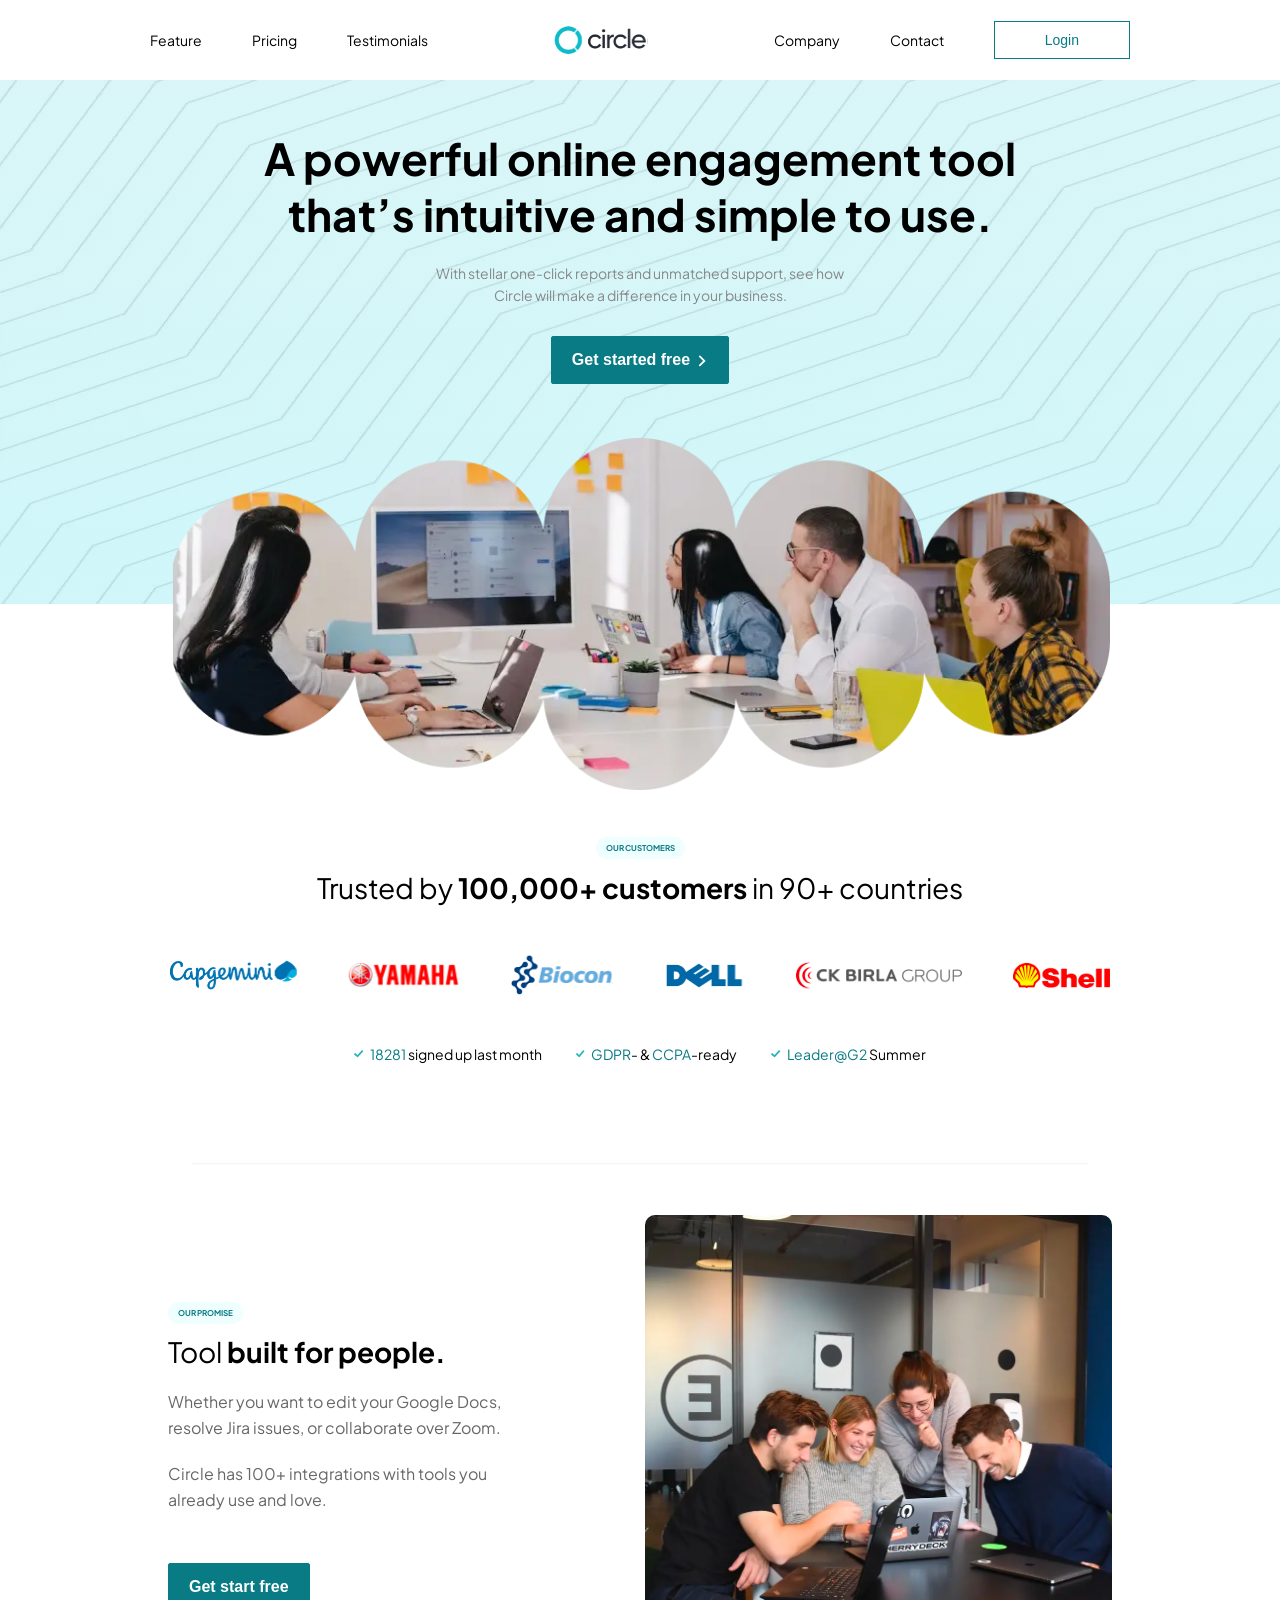
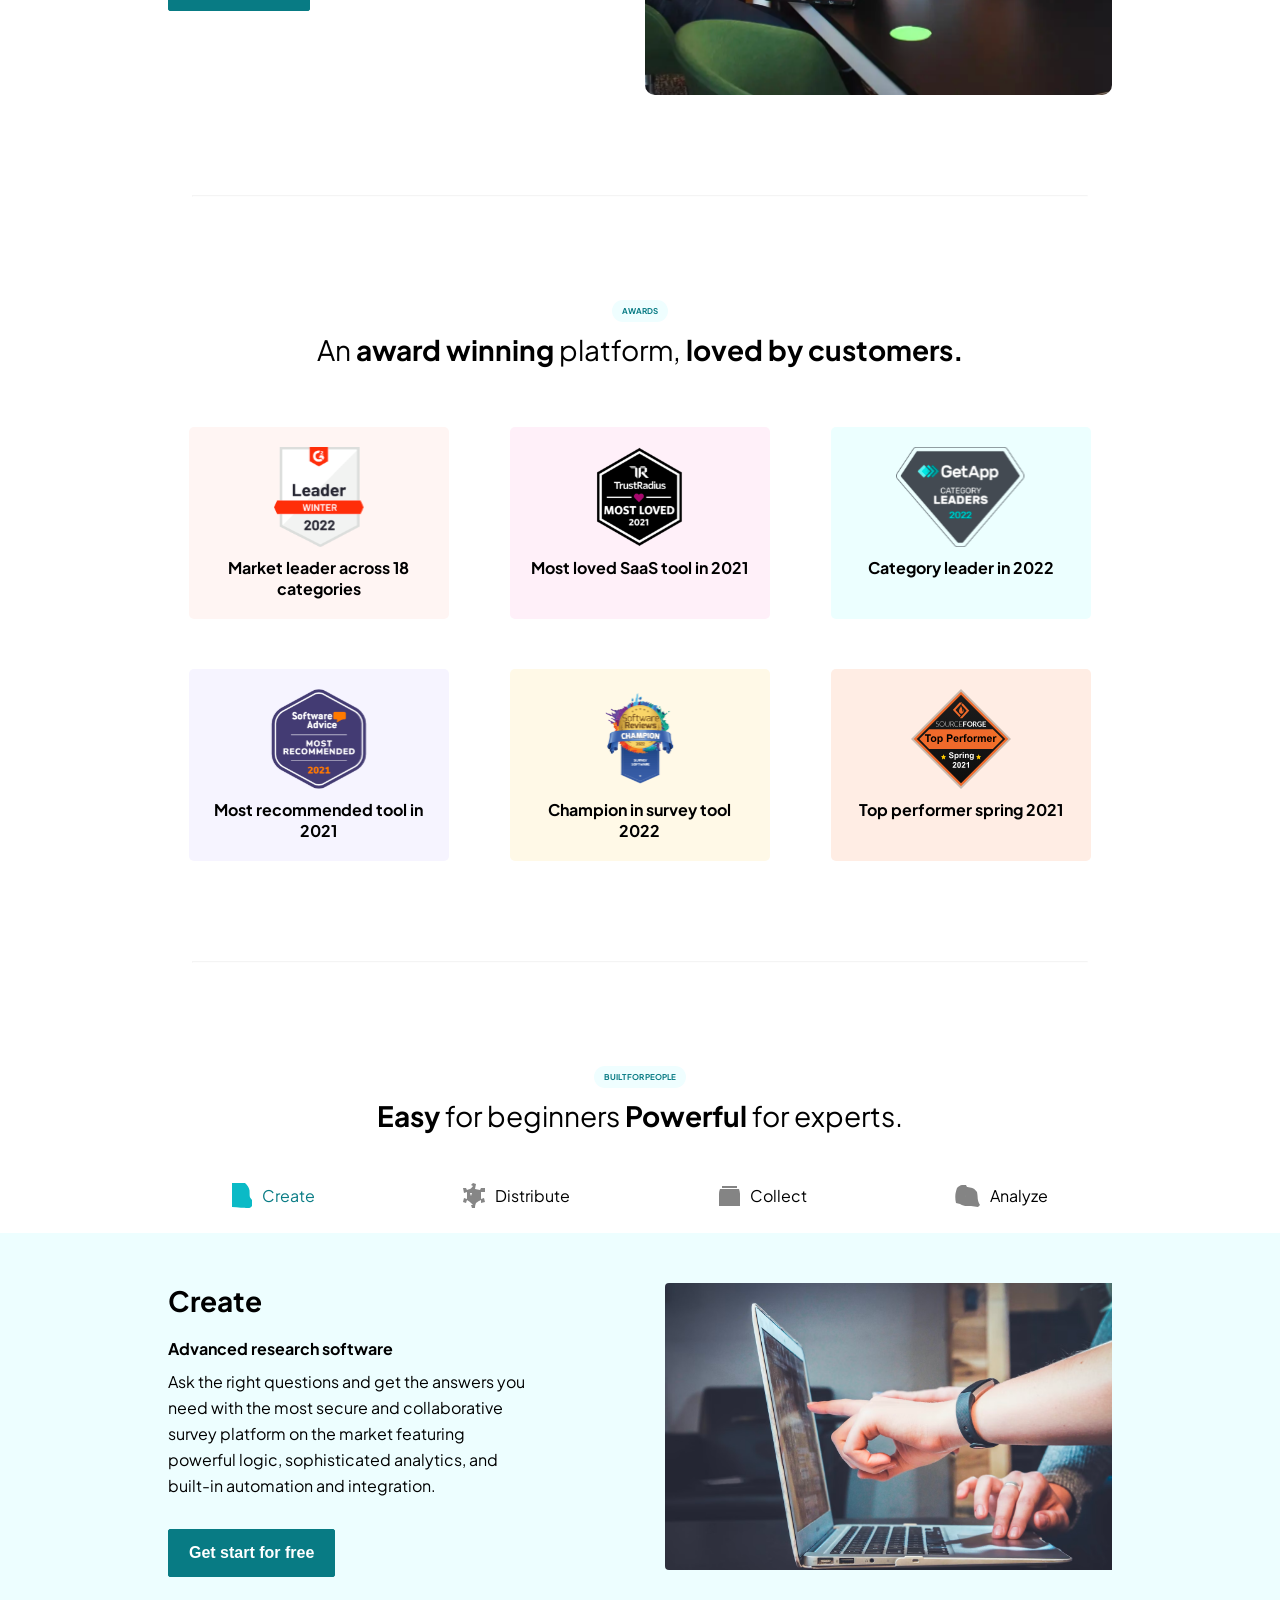
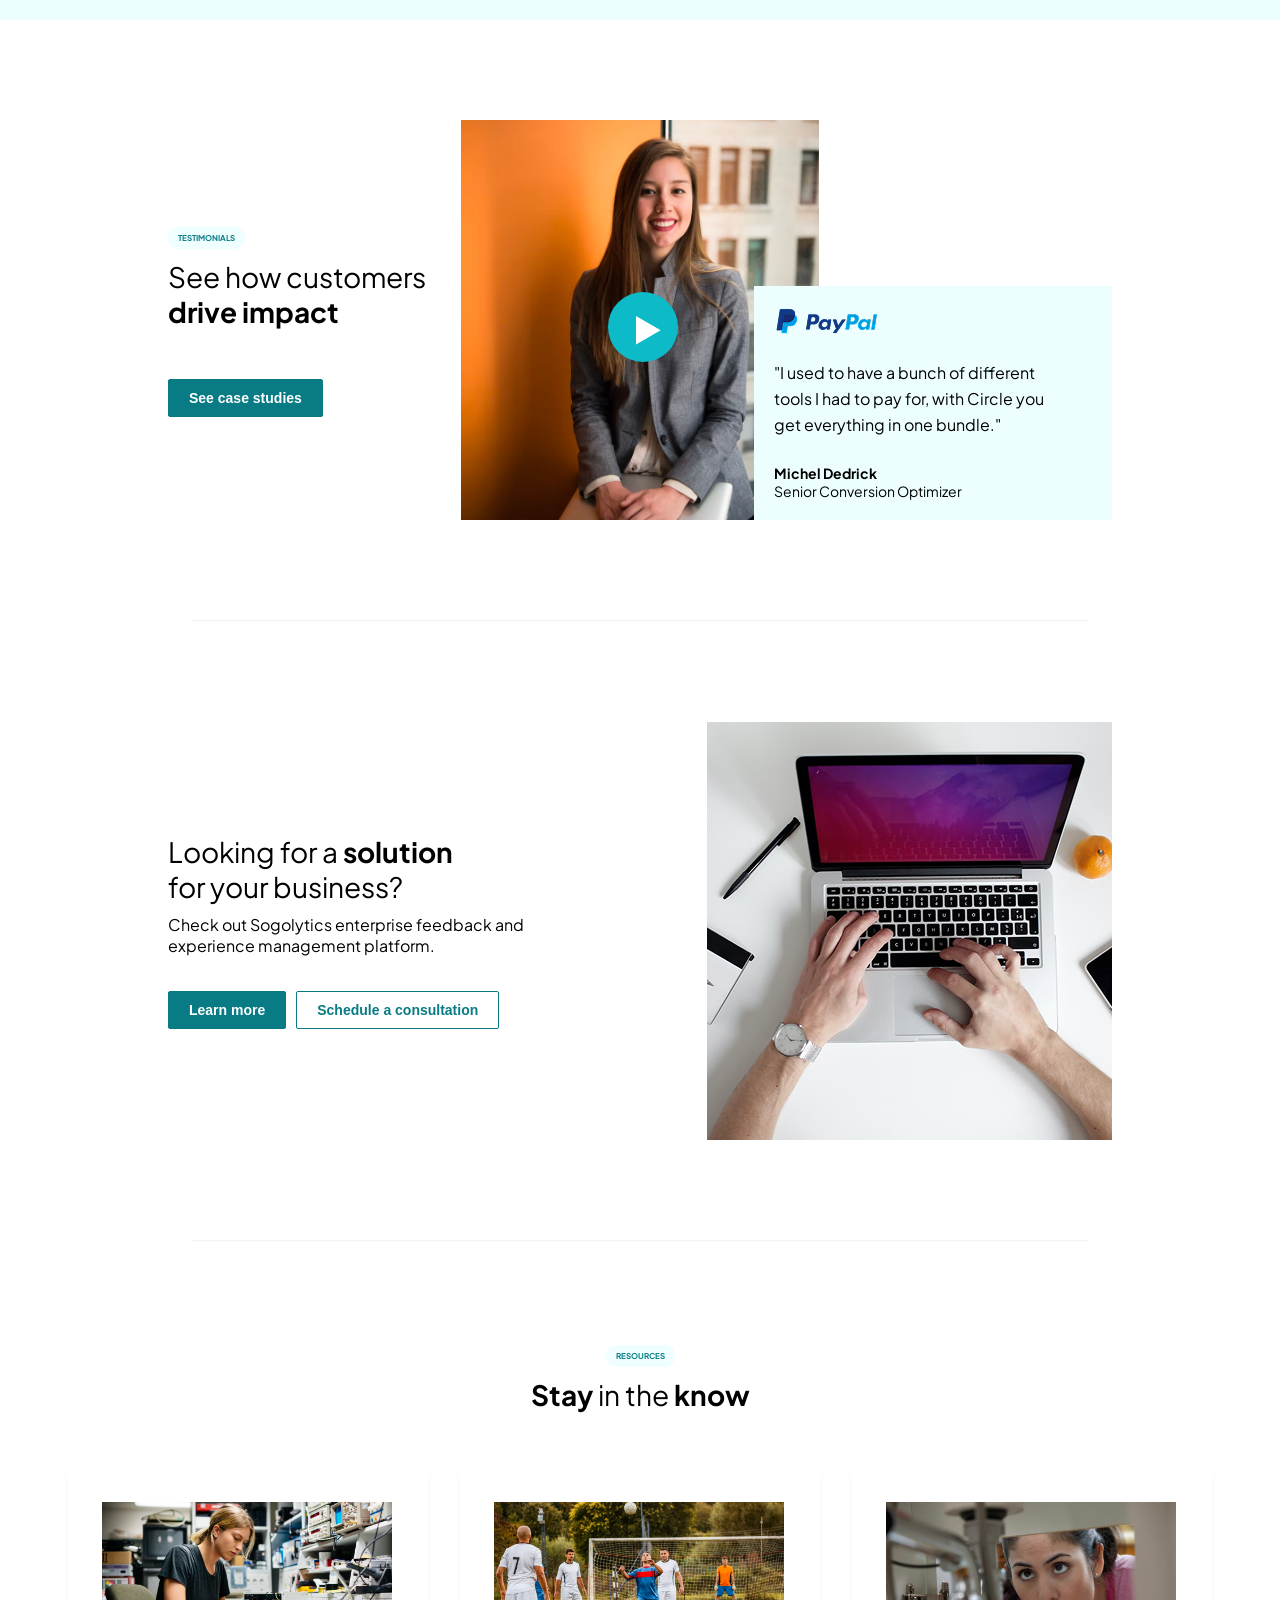
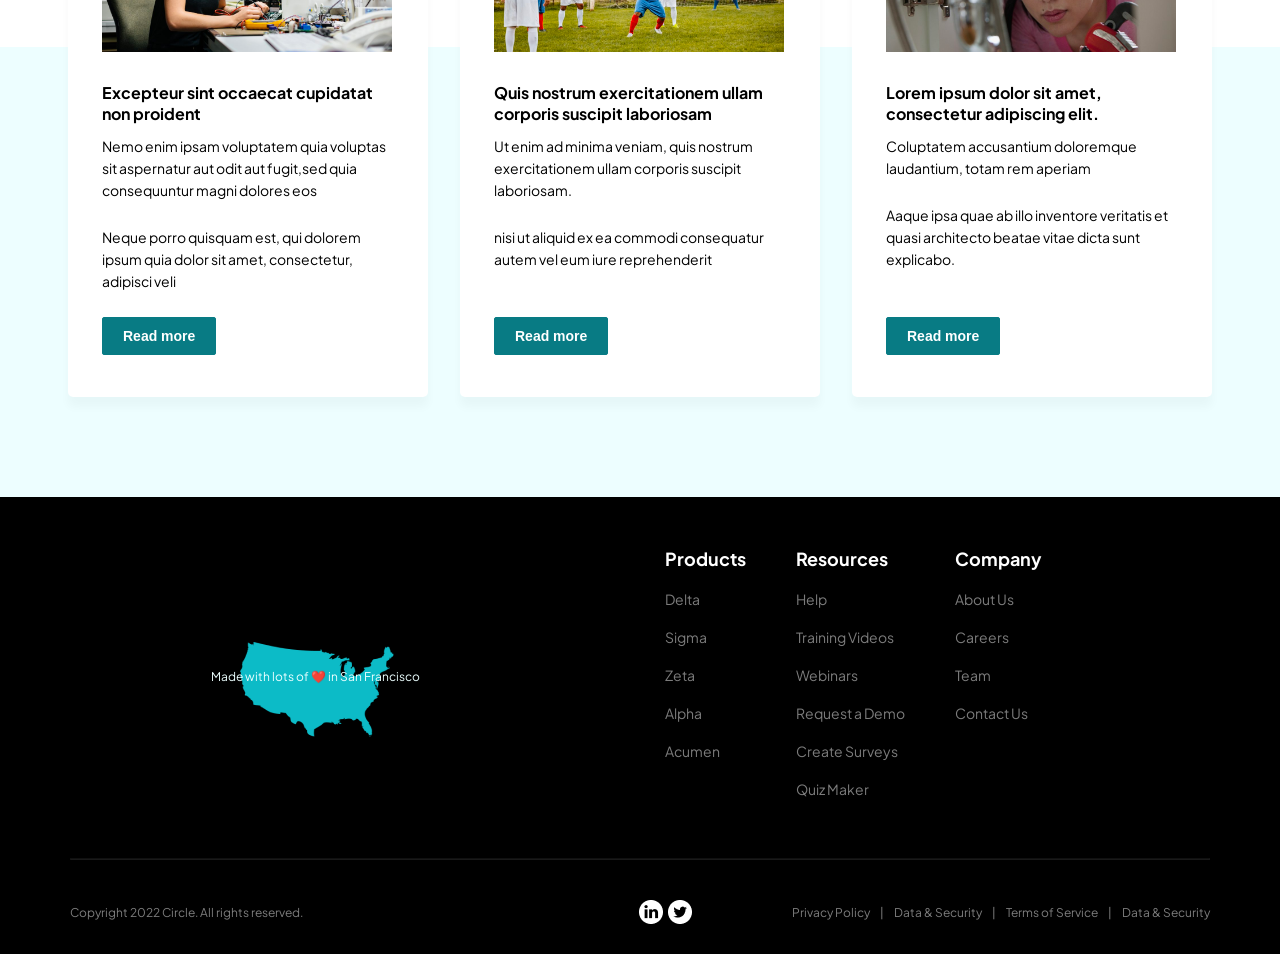
==== commit be11328c: "image type change" ====
--- a/index.html
+++ b/index.html
@@ -87,7 +87,7 @@
           </div>
           <!-- hero image -->
           <div class="hero__image">
-            <img src="./image/Mask-group.png" alt="group-photo" />
+            <img src="./image/Mask-group.webp" alt="group-photo" />
           </div>
         </div>
       </section>
@@ -149,7 +149,7 @@
            <!-- promis image -->
           <div class="promise__image">
             <img
-              src="./image/promis-image.png"
+              src="./image/promis-image.webp"
               alt="promis image"
               class="promise__image--img"
               loading="lazy"
--- a/circle.css
+++ b/circle.css
@@ -178,7 +178,7 @@
 .hero {
   background:
     linear-gradient(rgba(193, 240, 243, 0.6), rgba(177, 241, 246, 0.6)),
-    url(./image/hero-background.png);
+    url(./image/hero-background.webp);
 }
 
 .hero__container {
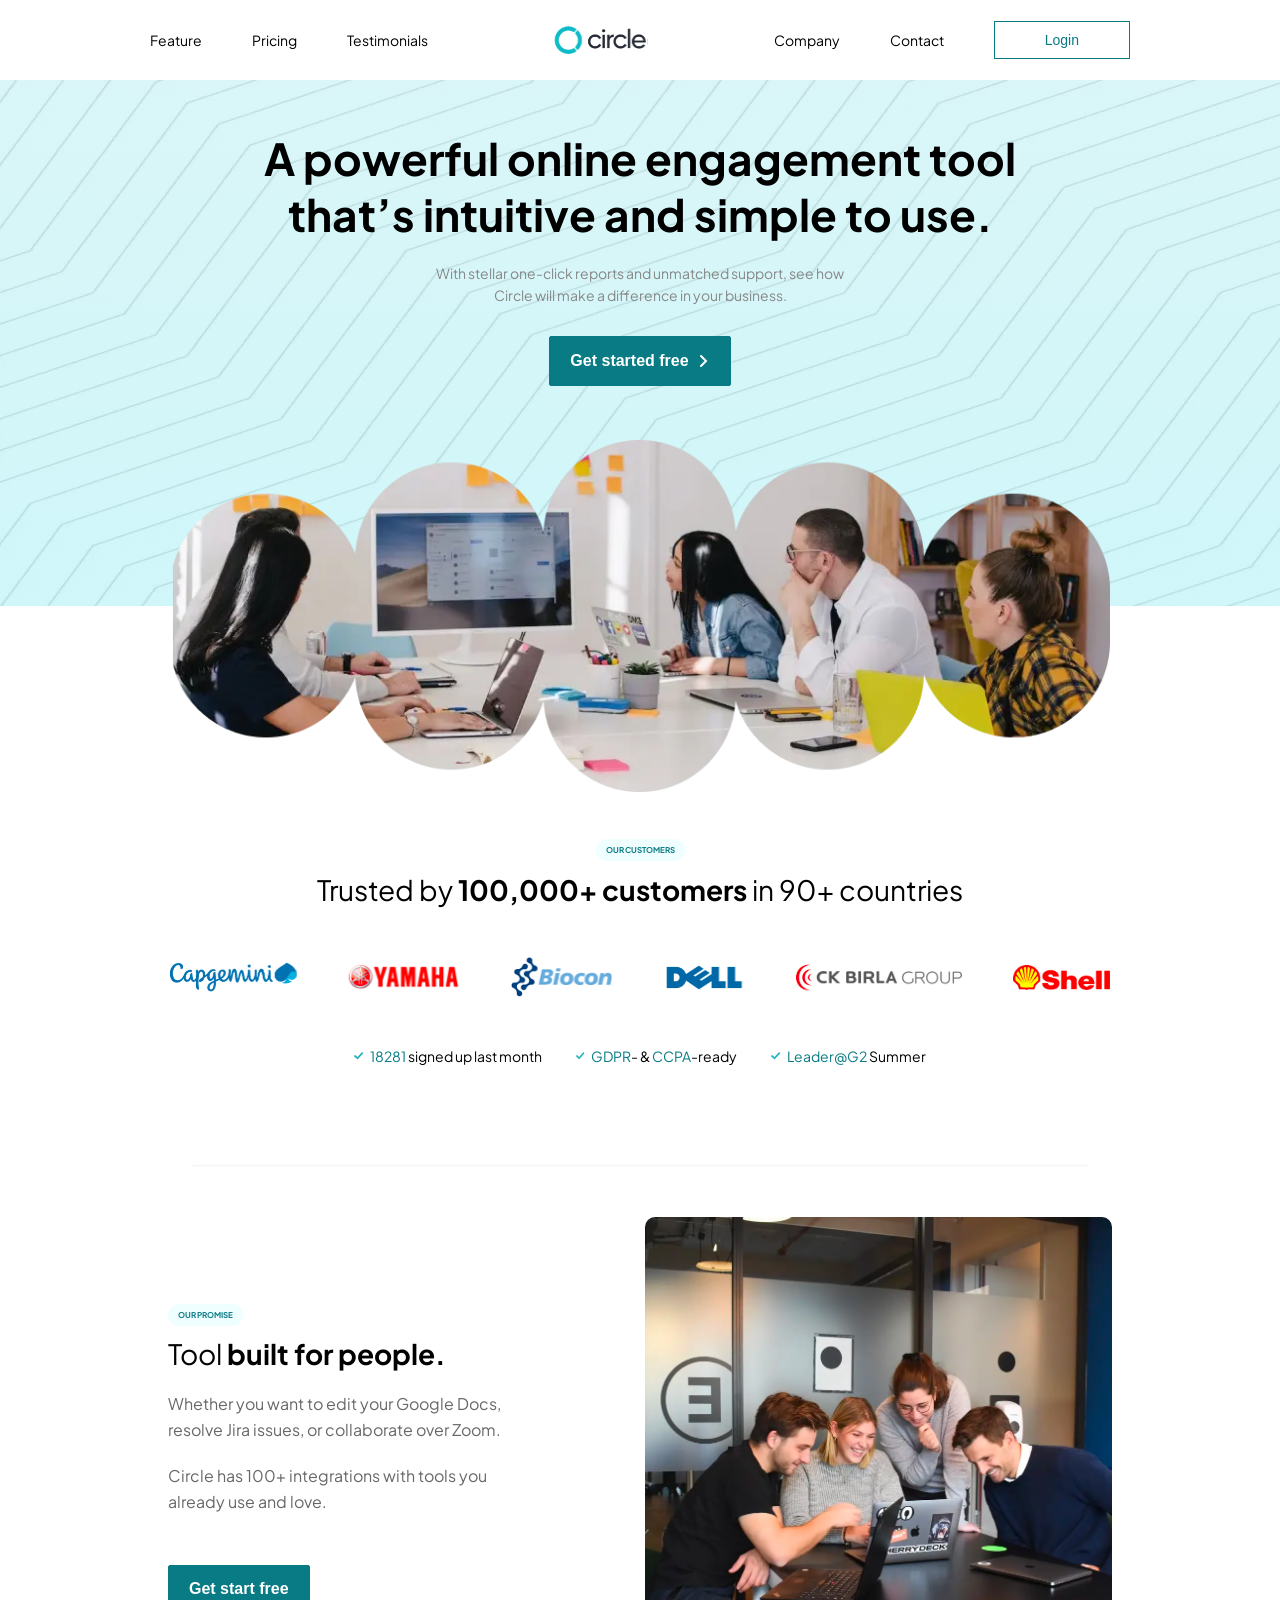
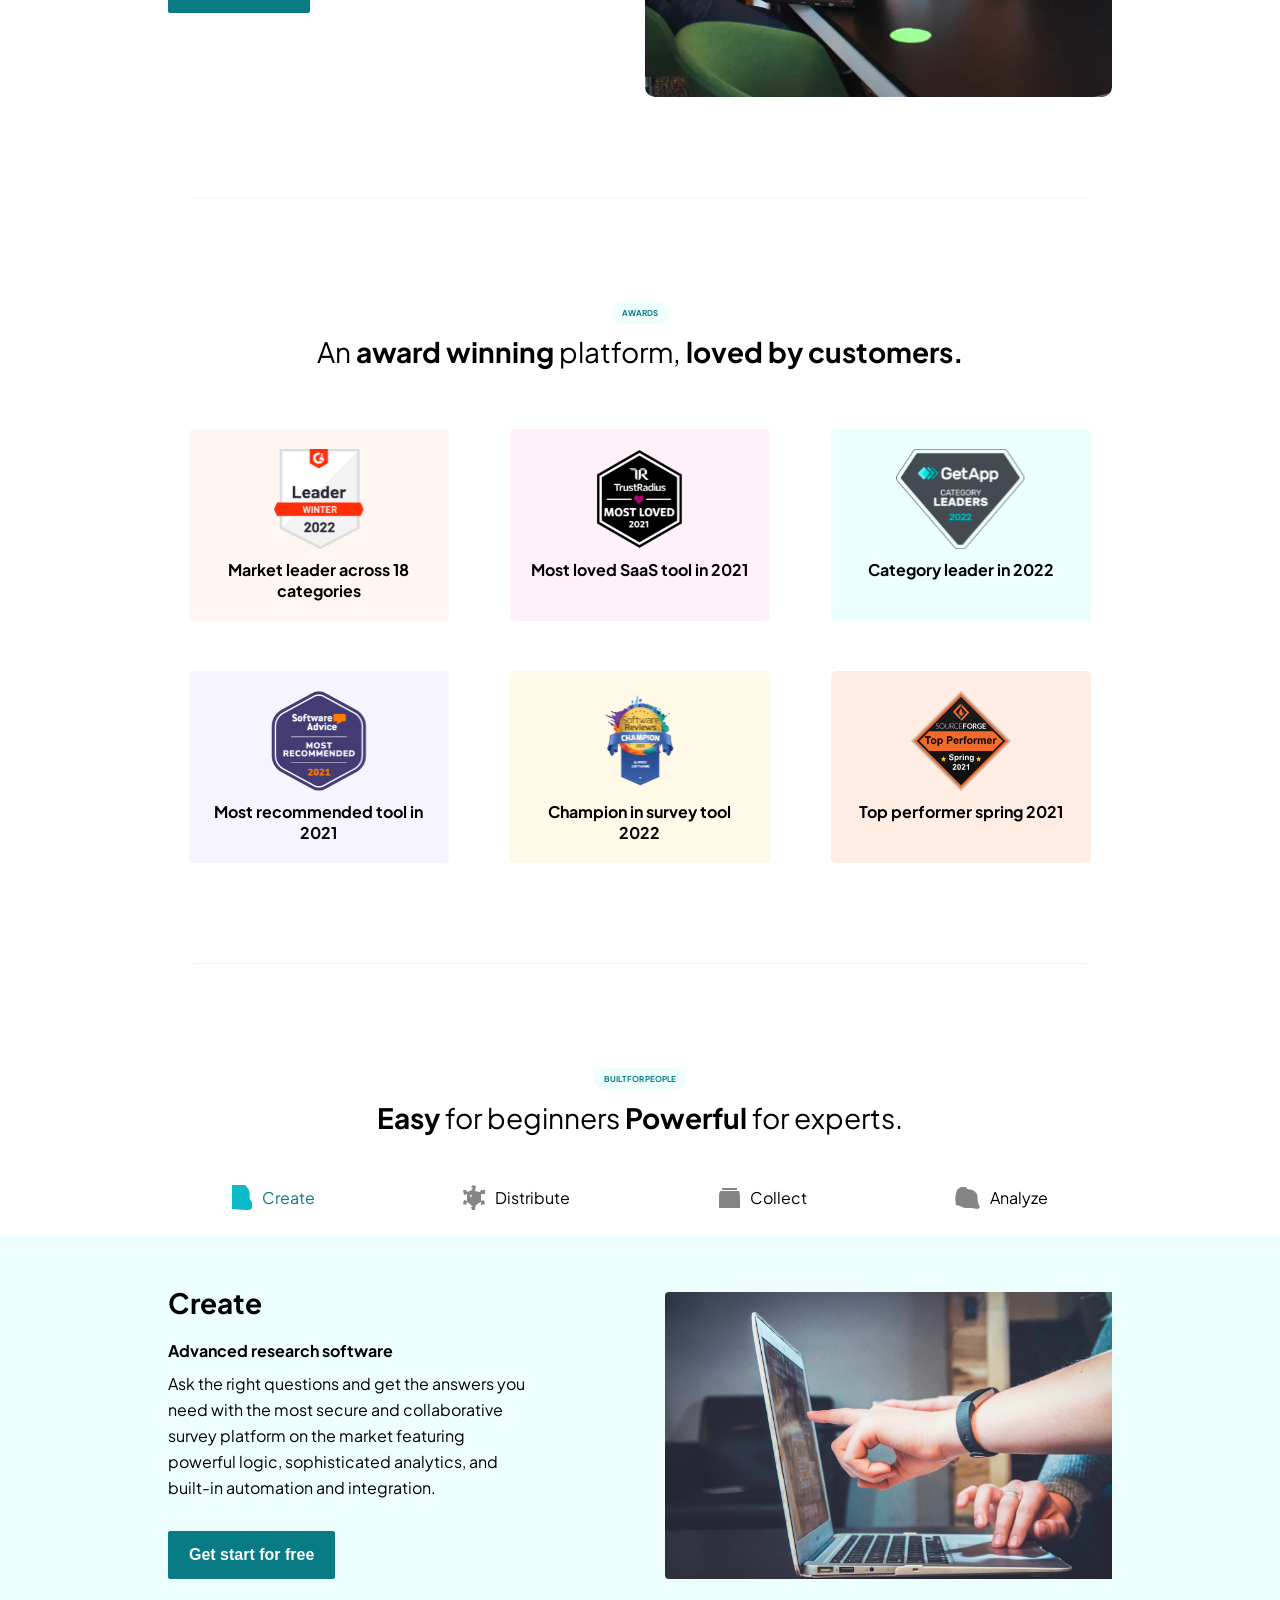
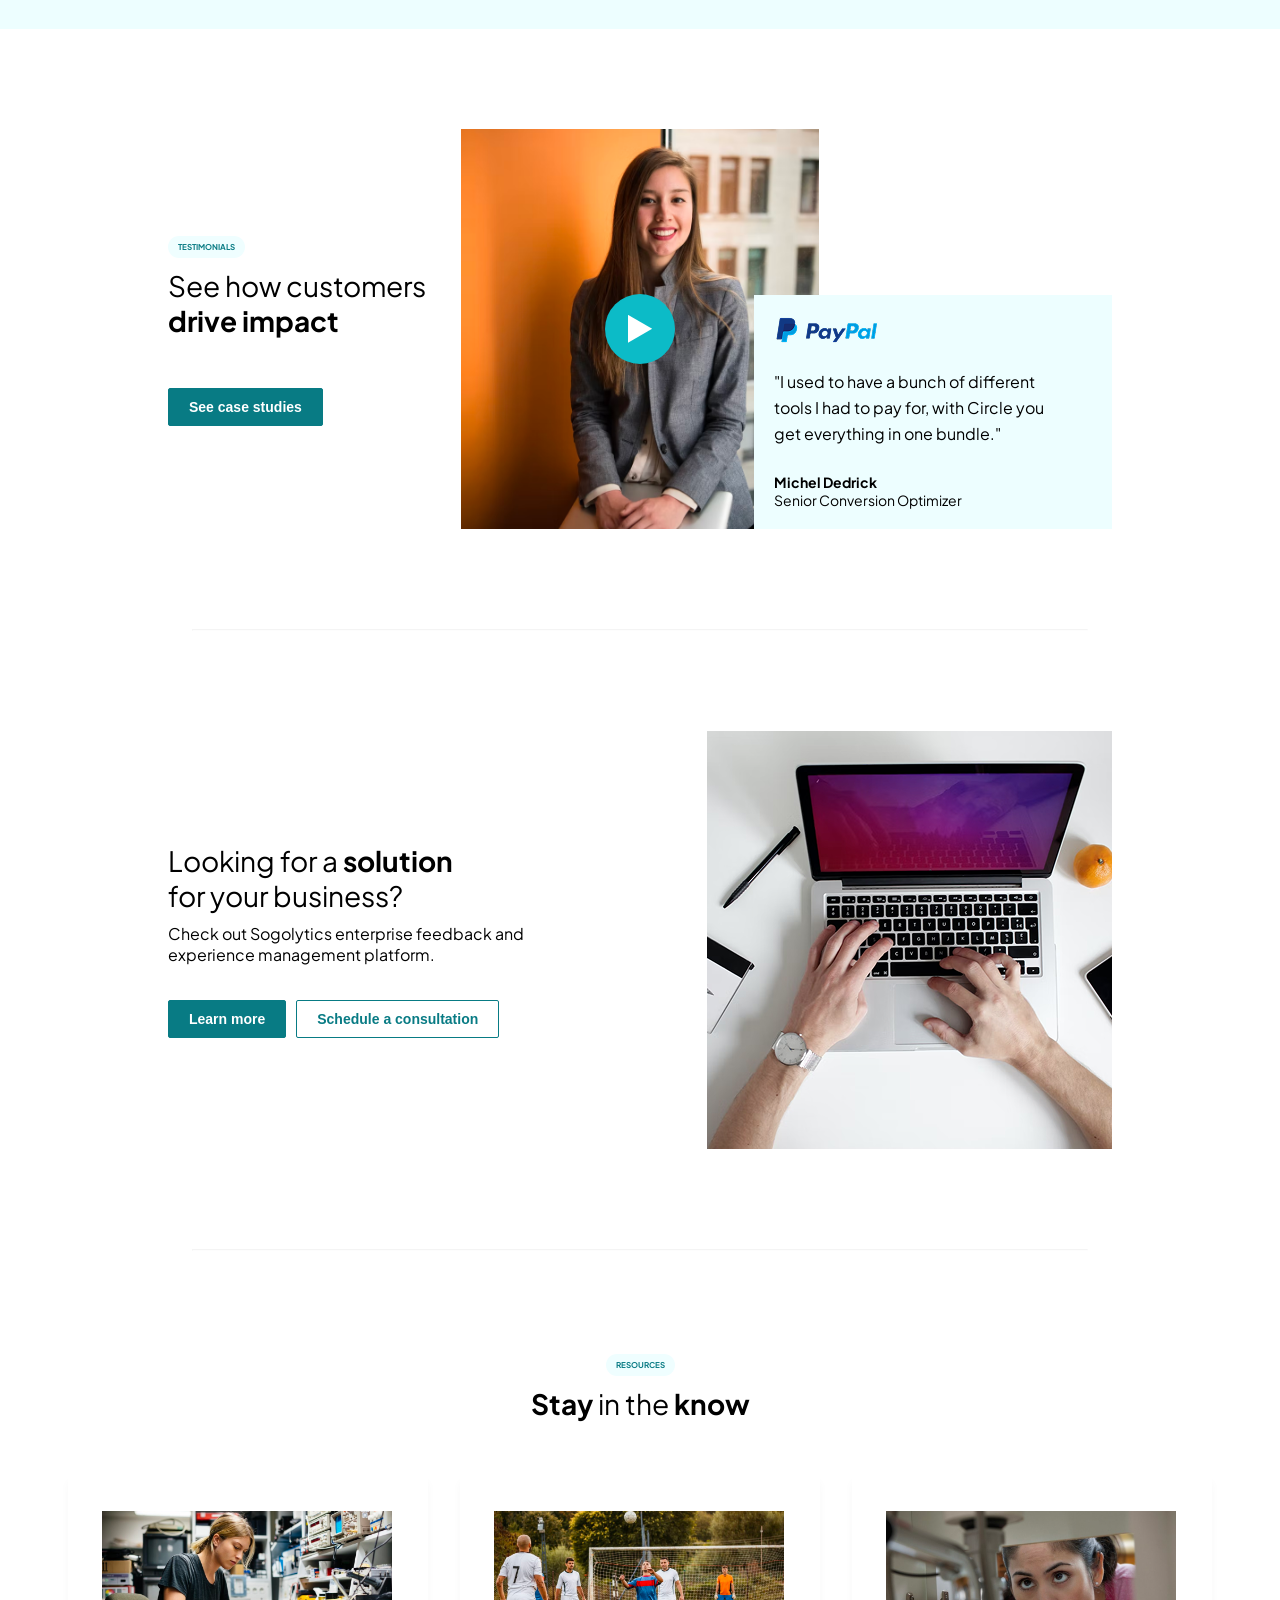
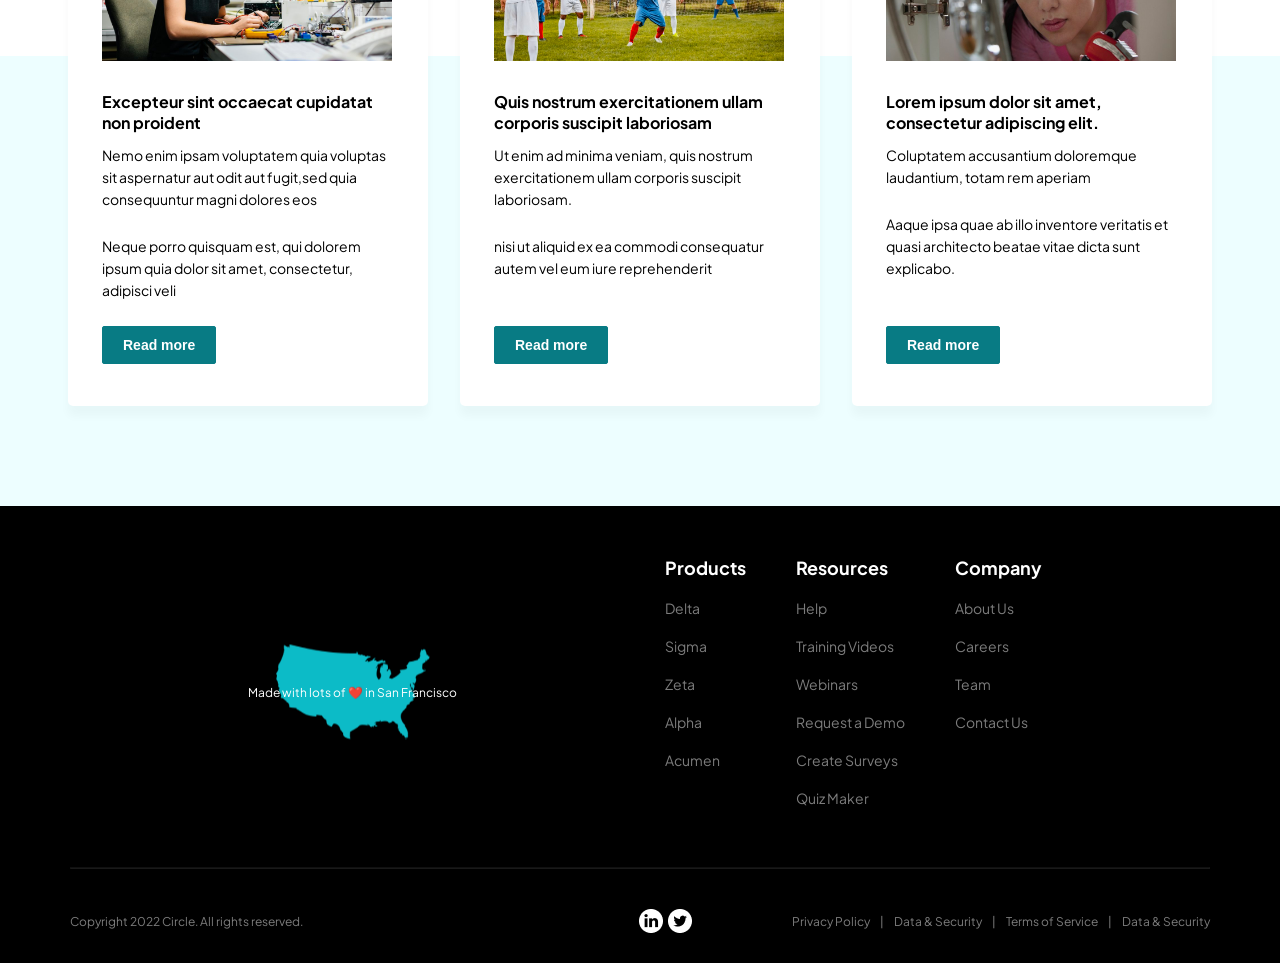
==== commit a77ba295: "change" ====
--- a/index.html
+++ b/index.html
@@ -82,7 +82,7 @@
             </p>
 
             
-              <button class="btn btn--primary hero__btn">Get started free <img src="./image/right-arrow.svg" alt="right arrow" class="right--arrow" loading="lazy"></button>
+              <button class="btn btn--primary hero__btn"><span>Get started free</span> <img src="./image/right-arrow.svg" alt="right arrow" class="right--arrow" loading="lazy"></button>
             
           </div>
           <!-- hero image -->
--- a/circle.css
+++ b/circle.css
@@ -2,6 +2,7 @@
   --color-primary: #087b84;
   --color-secoudary: #edfeff;
   --color-hover: #01555b;
+  --color-lightGray: #7c7c7c;
 }
 * {
   margin: 0;
@@ -44,7 +45,7 @@
   padding: 14px 20px;
   background-color: var(--color-primary);
 
-  color: #ffffff;
+  color: white;
   font-weight: 700;
   letter-spacing: 1%;
   /* text-decoration: none; */
@@ -59,7 +60,7 @@
 
   padding: 10px 20px;
   background-color: var(--color-primary);
-  color: #ffffff;
+  color: white;
   font-weight: 700;
 
   /* text-decoration: none; */
@@ -167,7 +168,7 @@
   font-size: 14px;
 }
 .header__btn:hover {
-  background-color: #099aa3;
+  background-color: var(--color-hover);
   color: white;
   transition: 1s;
 }
@@ -206,13 +207,17 @@
 .hero__btn {
   margin-top: 30px;
   display: inline-flex;
-  align-items: center; /* vertical center */
-  justify-content: center; /* horizontal center (if needed) */
-  gap: 8px;
+  align-items: center;
+
+  gap: 10px;
+}
+.hero__btn span {
+  color: white;
 }
 .right--arrow {
-  width: 10px;
+  width: 11px;
   height: auto;
+  padding-bottom: 2px;
 }
 .hero__image {
   align-self: stretch;
@@ -442,11 +447,12 @@
 .development__image,
 .development__details {
   flex: 1;
-  height: 287px;
 }
 /* Image side */
 .development__image {
-  overflow-y: hidden;
+  overflow: hidden;
+  height: 287px;
+  align-self: flex-end;
 }
 .development__image img {
   width: 462px;
@@ -511,15 +517,17 @@
 .blue--bg {
   width: 70px;
   position: absolute;
-  top: 43%;
-  left: 41%;
+  top: 50%;
+  left: 50%;
+  transform: translate(-50%, -50%);
 }
 
 .play--button {
   width: 25px;
   position: absolute;
-  top: 49%;
-  left: 49%;
+  top: 50%;
+  left: 50%;
+  transform: translate(-50%, -50%);
 }
 
 .testimonial__paypal {
@@ -674,7 +682,7 @@
 }
 /* footer */
 footer {
-  background-color: #000000;
+  background-color: black;
 }
 .footer__box {
   padding: 50px 0px 0px;
@@ -698,14 +706,16 @@
 }
 .footer__image img {
   position: absolute;
-  top: 35%;
-  left: 30%;
+  left: 50%;
+  top: 50%;
+  transform: translate(-50%, -50%);
 }
 .footer__image p {
   position: absolute;
-  color: #ecffff;
-  top: 45%;
-  left: 25%;
+  color: white;
+  top: 50%;
+  left: 50%;
+  transform: translate(-50%, -50%);
 }
 .footer__links {
   display: flex;
@@ -719,7 +729,7 @@
   font-size: 18px;
 }
 .footer__list a {
-  color: #7c7c7c;
+  color: var(--color-lightGray);
   text-decoration: none;
 }
 .footer__list a:hover {
@@ -740,7 +750,7 @@
   align-items: center;
 }
 .footer__horizontal--break {
-  color: #ffffff;
+  color: white;
   opacity: 10%;
   margin: 40px auto;
   max-width: 1140px;
@@ -753,7 +763,7 @@
   flex-wrap: wrap;
 }
 .footer__copyright p {
-  color: #7c7c7c;
+  color: var(--color-lightGray);
 }
 .footer__social {
   display: flex;
@@ -769,7 +779,7 @@
 .footer__terms a,
 span {
   text-decoration: none;
-  color: #7c7c7c;
+  color: var(--color-lightGray);
 }
 .footer__terms a:hover {
   color: white;
@@ -882,7 +892,7 @@
   .btn--primary {
     padding: 8px;
     font-size: 14px;
-    font-weight: 500;
+    font-weight: 700;
   }
   .btn--secondary {
     padding: 6px;
@@ -908,6 +918,13 @@
   }
   .hero__image img {
     bottom: -135%;
+  }
+  .hero__btn {
+    display: inline-flex;
+    gap: 5px;
+  }
+  .right--arrow {
+    width: 8px;
   }
   /* customer */
   .customer__container {
@@ -990,12 +1007,6 @@
   }
   .footer__link--title {
     font-size: 14px;
-  }
-  .footer__image p {
-    position: absolute;
-    color: #ecffff;
-    top: 60%;
-    left: 28%;
   }
 
   .text-xs {
@@ -1023,16 +1034,10 @@
 
   .blue--bg {
     width: 45px;
-
-    top: 44%;
-    left: 44%;
   }
 
   .play--button {
     width: 15px;
-
-    top: 48%;
-    left: 48%;
   }
 
   .testimonial__paypal {
@@ -1047,9 +1052,7 @@
 /* media for mobile */
 @media (max-width: 457px) {
   /* common section */
-  .text-sm {
-    font-size: 10px;
-  }
+
   .text-xl {
     font-size: 18px;
   }
@@ -1057,22 +1060,18 @@
     font-size: 12px;
   }
   .btn--primary {
-    padding: 5px 5px;
-    font-size: 12px;
     font-weight: 500;
     display: block;
     margin-right: auto;
     margin-left: auto;
   }
   .hero__btn {
-    padding: 7px;
-    font-size: 14px;
+    display: inline-flex;
     font-weight: 700;
-    gap: 2px;
-  }
+    align-items: center;
+  }
+
   .btn--secondary {
-    padding: 5px 5px;
-    font-size: 10px;
     font-weight: 500;
     display: block;
     margin-right: auto;
@@ -1204,15 +1203,10 @@
   }
   .blue--bg {
     width: 30px;
-
-    top: 48%;
-    left: 47%;
   }
 
   .play--button {
     width: 10px;
-    top: 51%;
-    left: 50%;
   }
   .testimonial__paypal {
     padding: 10px;
@@ -1244,8 +1238,6 @@
     margin: 0 auto;
   }
   .btn--schedule {
-    padding: 5px;
-    font-size: 10px;
     font-weight: 500;
   }
   .solution__btn {
@@ -1288,17 +1280,14 @@
 
   .footer__top {
     flex-direction: column;
-    gap: 100px;
+    gap: 30px;
   }
   .footer__image img {
     /* height: 100%; */
     width: 100px;
-    left: 35%;
   }
   .footer__image p {
     font-size: 8px;
-    top: 25px;
-    left: 28%;
   }
 
   .footer__contact {
@@ -1319,9 +1308,7 @@
   .footer__social img {
     width: 15px;
   }
-  .footer__bottom {
-    padding-top: 20px;
-  }
+
   .footer__contact {
     flex-direction: column;
     align-items: center;
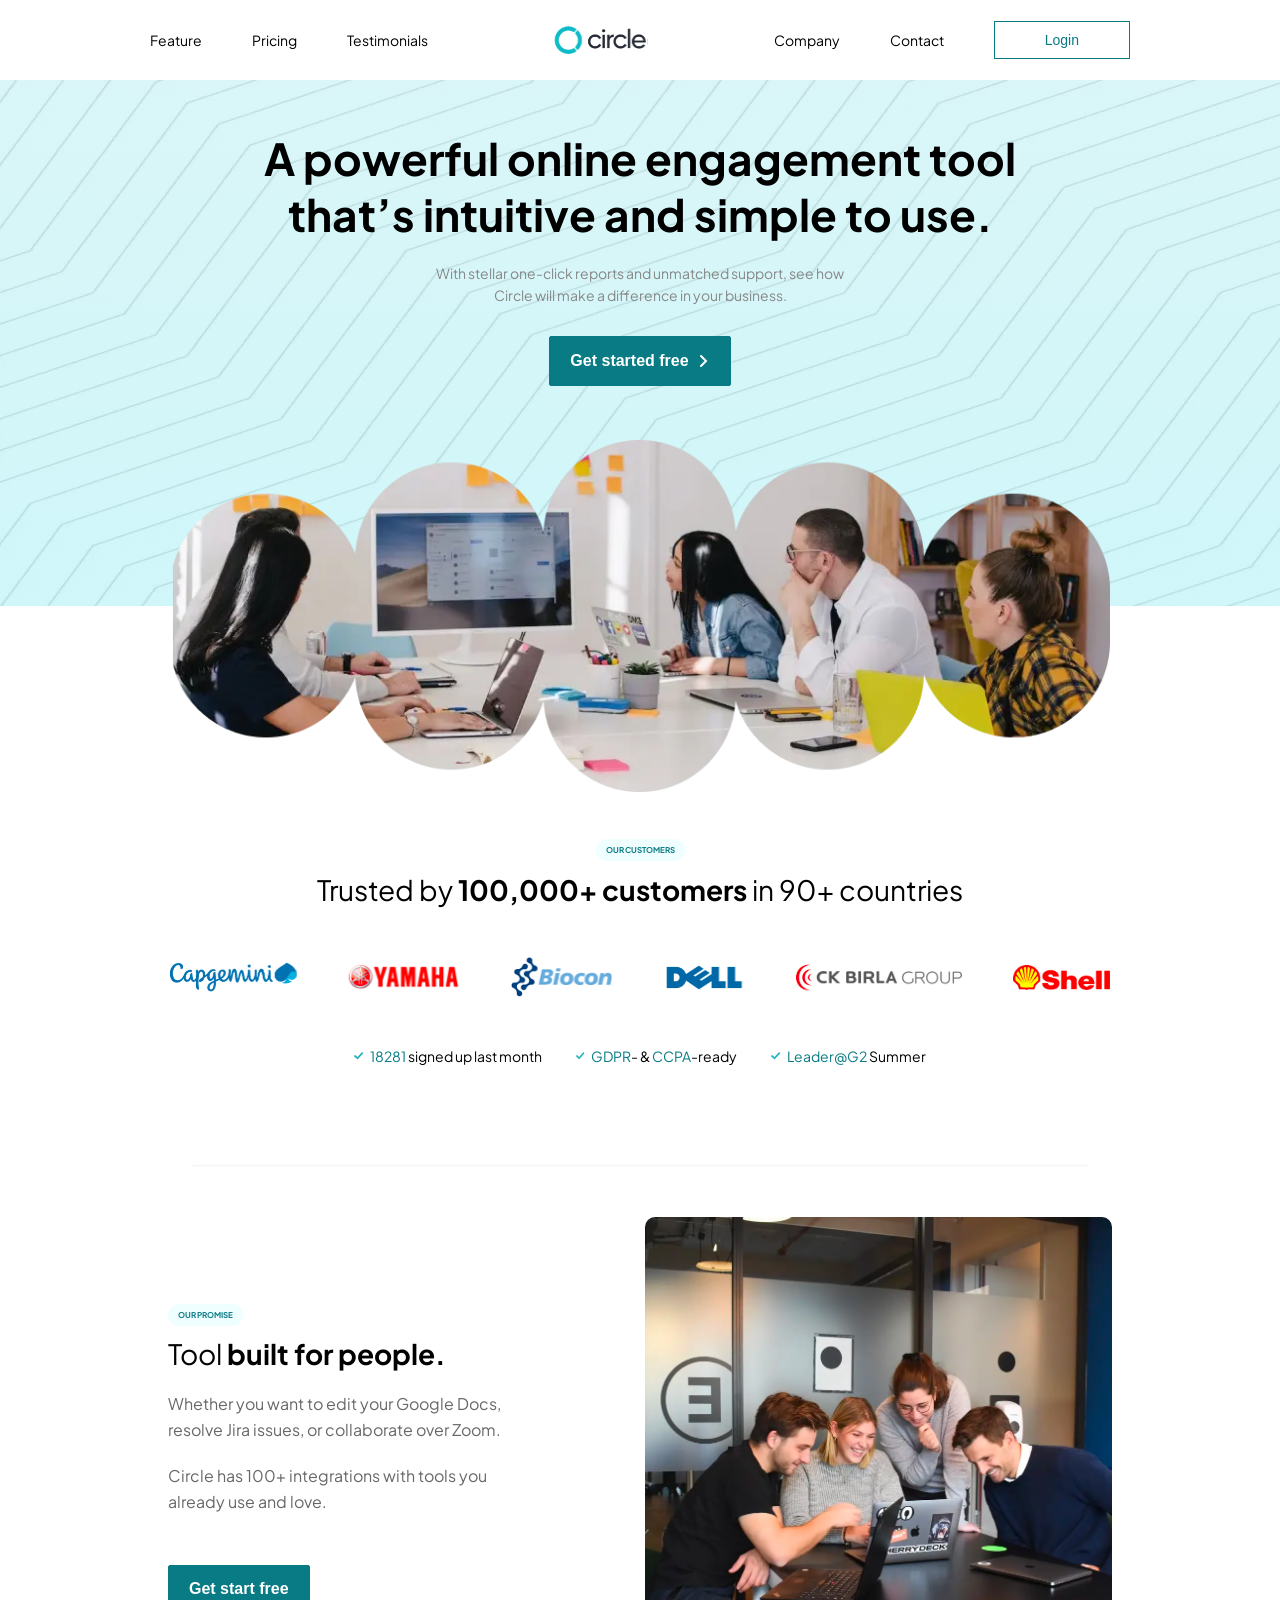
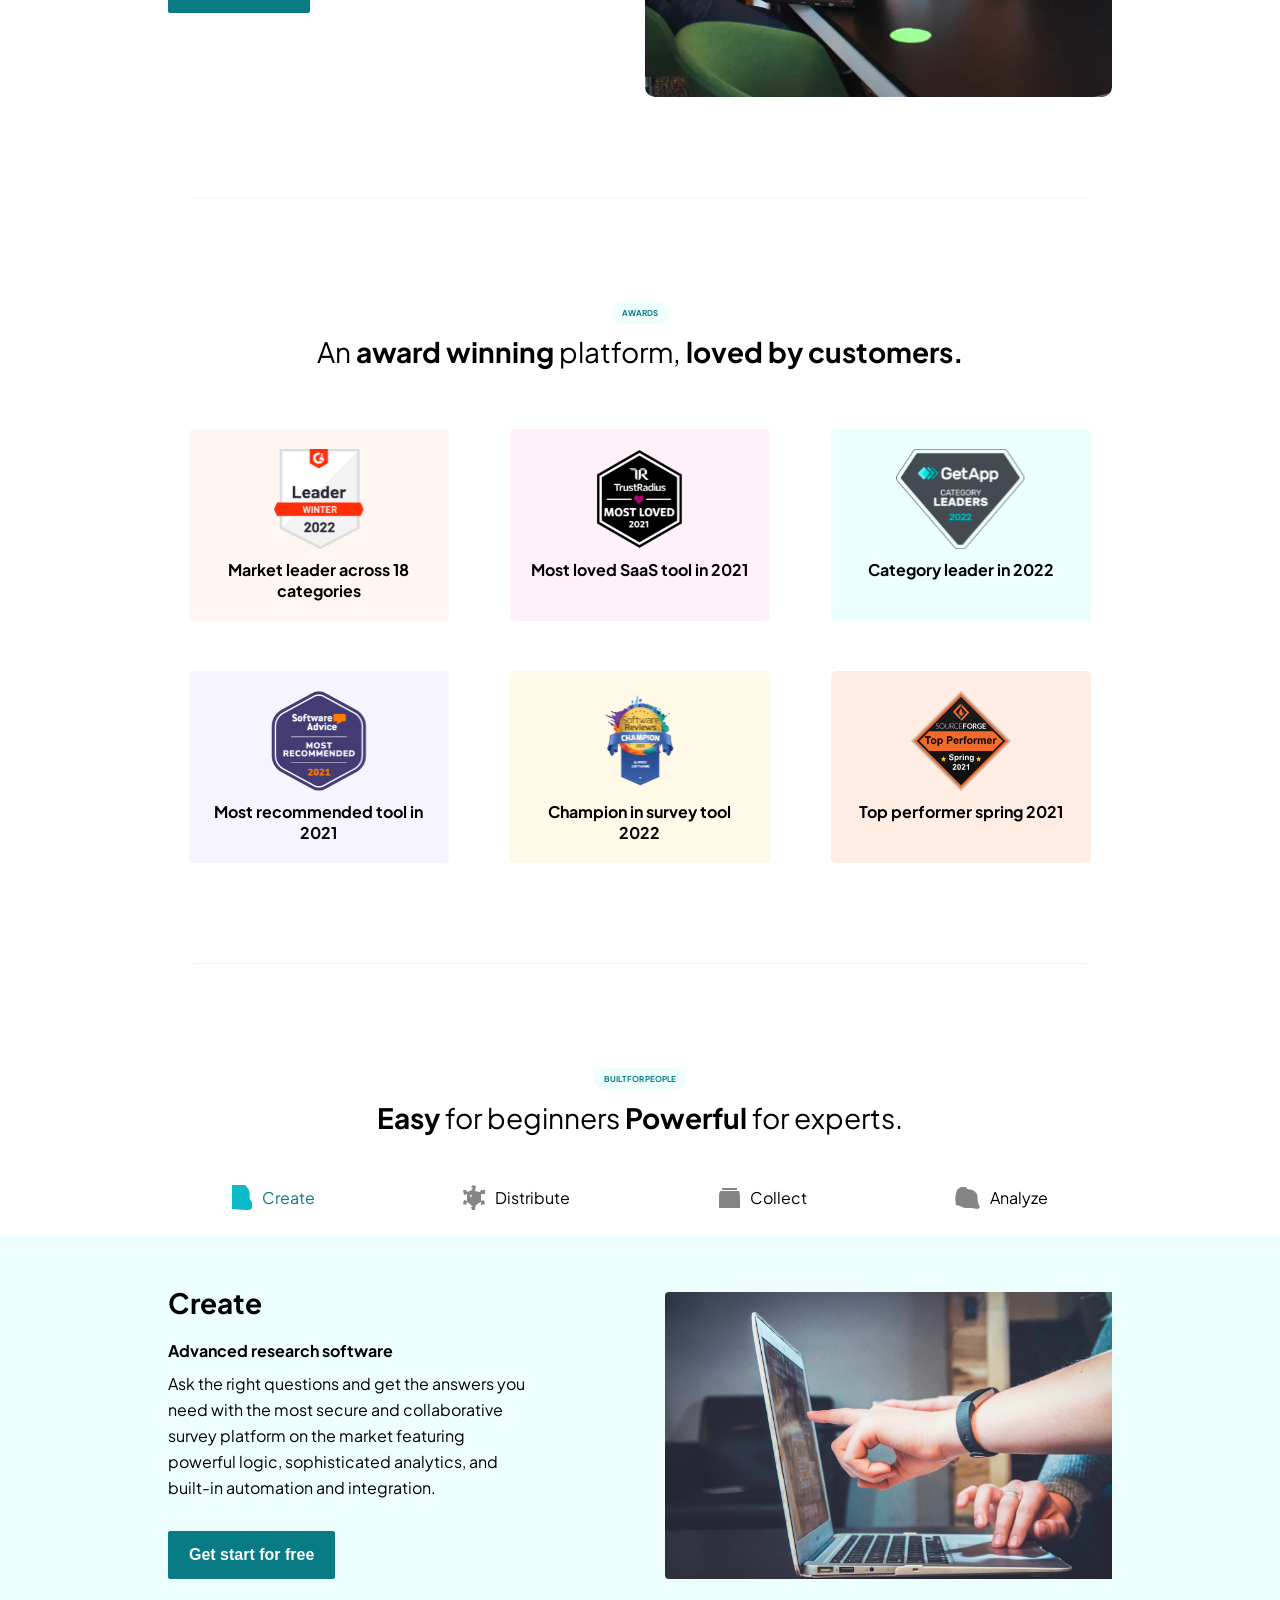
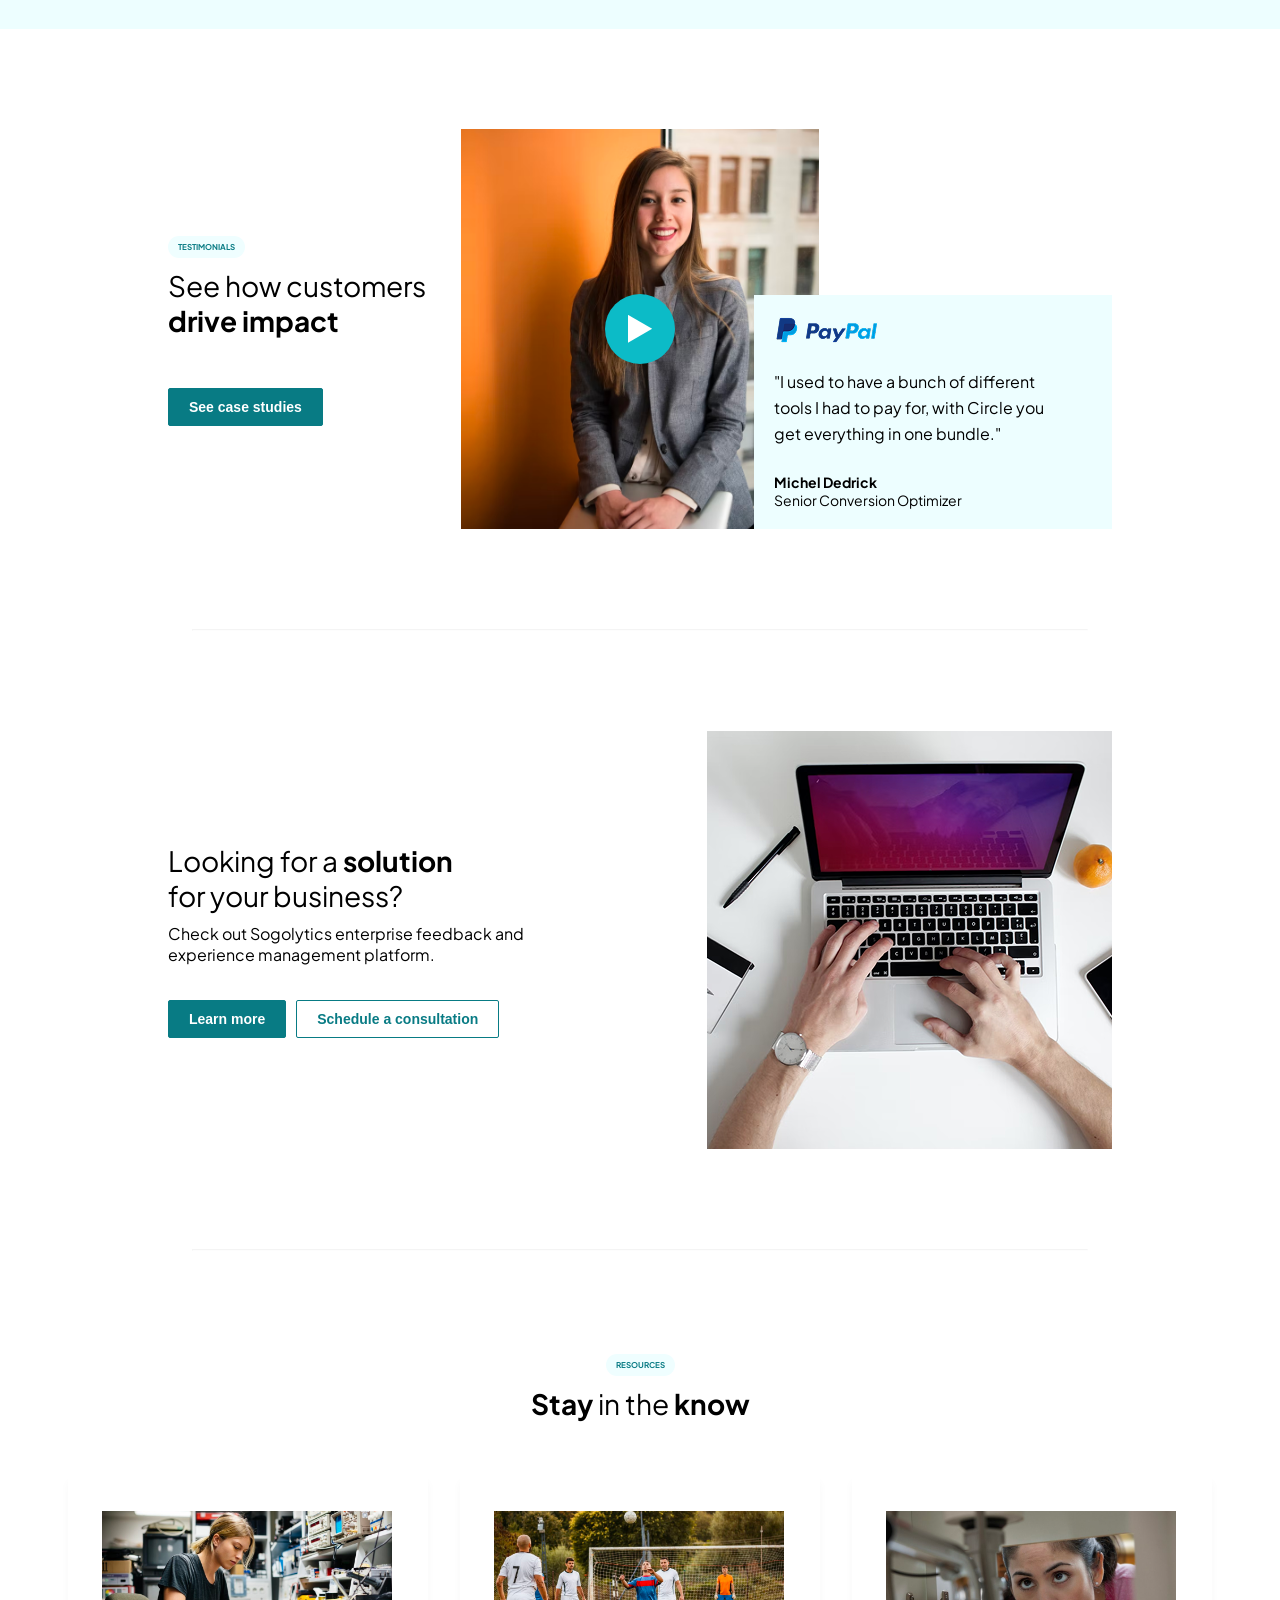
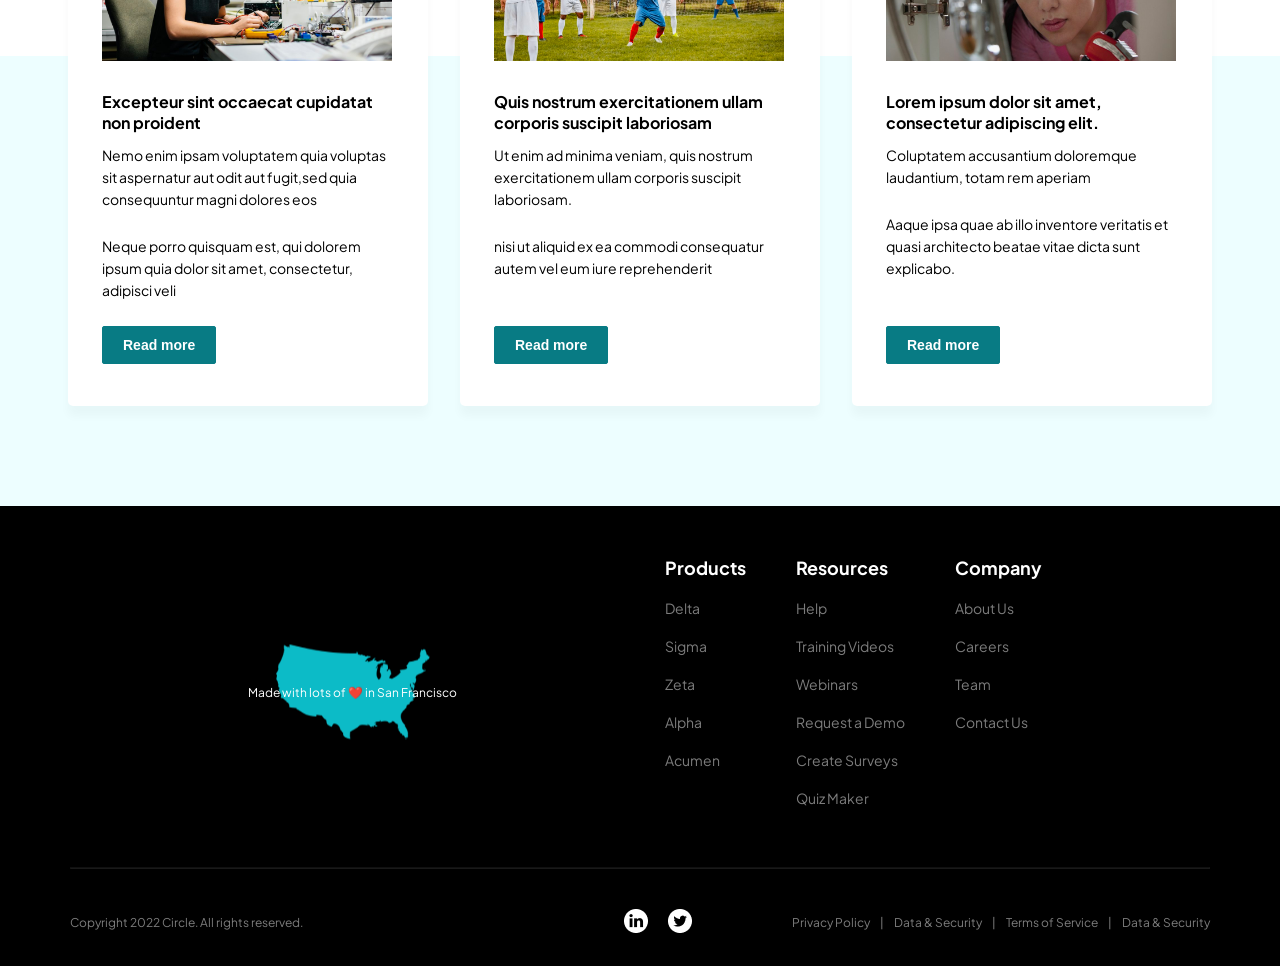
==== commit 46ed9f57: "change" ====
--- a/index.html
+++ b/index.html
@@ -476,8 +476,8 @@
                
                 <div class="footer__contact--2 ">
                    <div class="footer__social">
-                  <img src="./image/linkedin.png" alt="linkdin image" loading="lazy"/>
-                  <img src="./image/twitter.png" alt="twitter image" loading="lazy"/>
+                  <a href="#"><img src="./image/linkedin.png" alt="linkdin image" loading="lazy"/></a>
+                  <a href="#"><img src="./image/twitter.png" alt="twitter image" loading="lazy"/></a>
                 </div>
                  <div class="footer__terms text-xs">
                    <a href="#">Privacy Policy </a> <span>|</span>
--- a/circle.css
+++ b/circle.css
@@ -768,7 +768,7 @@
 .footer__social {
   display: flex;
   flex-direction: row;
-  gap: 5px;
+  gap: 20px;
 }
 .footer__terms {
   display: flex;
@@ -872,7 +872,13 @@
   .resource__content {
     margin-bottom: 20px;
   }
-  /*development */
+
+  .footer__contact {
+    padding-left: 20px;
+    padding-right: 20px;
+    justify-content: center;
+    gap: 20px;
+  }
 }
 /* media for tablet */
 @media (max-width: 769px) {
@@ -886,9 +892,7 @@
   .text-md {
     font-size: 14px;
   }
-  .text-xs {
-    font-size: 10px;
-  }
+
   .btn--primary {
     padding: 8px;
     font-size: 14px;
@@ -1009,13 +1013,16 @@
     font-size: 14px;
   }
 
-  .text-xs {
-    font-size: 10px;
-  }
-
   .footer__box {
     padding-left: 20px;
     padding-right: 20px;
+  }
+
+  .footer__contact--2 {
+    gap: 50px;
+  }
+  .footer__image--title {
+    font-size: 10px;
   }
 }
 
@@ -1053,12 +1060,6 @@
 @media (max-width: 457px) {
   /* common section */
 
-  .text-xl {
-    font-size: 18px;
-  }
-  .text-md {
-    font-size: 12px;
-  }
   .btn--primary {
     font-weight: 500;
     display: block;
@@ -1074,9 +1075,8 @@
   .btn--secondary {
     font-weight: 500;
     display: block;
-    margin-right: auto;
-    margin-left: auto;
-  }
+  }
+
   .hr_break {
     padding-top: 20px;
     padding-bottom: 20px;
@@ -1213,7 +1213,7 @@
     width: auto;
   }
   .testimonial__btn {
-    margin-top: 15px;
+    margin: 20px auto 0px;
   }
   .testimonial__header {
     align-self: flex-start;
@@ -1242,7 +1242,6 @@
   }
   .solution__btn {
     margin-top: 20px;
-    justify-content: center;
   }
   .btn--learn_more {
     margin-left: 0px;
@@ -1291,22 +1290,19 @@
   }
 
   .footer__contact {
-    gap: 10px;
+    gap: 20px;
     flex-direction: column;
   }
   .footer__contact--2 {
     flex-direction: column;
-    gap: 10px;
+    gap: 20px;
   }
   .footer__terms {
     flex-direction: column;
-    gap: 10px;
+    gap: 20px;
   }
   .footer__terms span {
     display: none;
-  }
-  .footer__social img {
-    width: 15px;
   }
 
   .footer__contact {
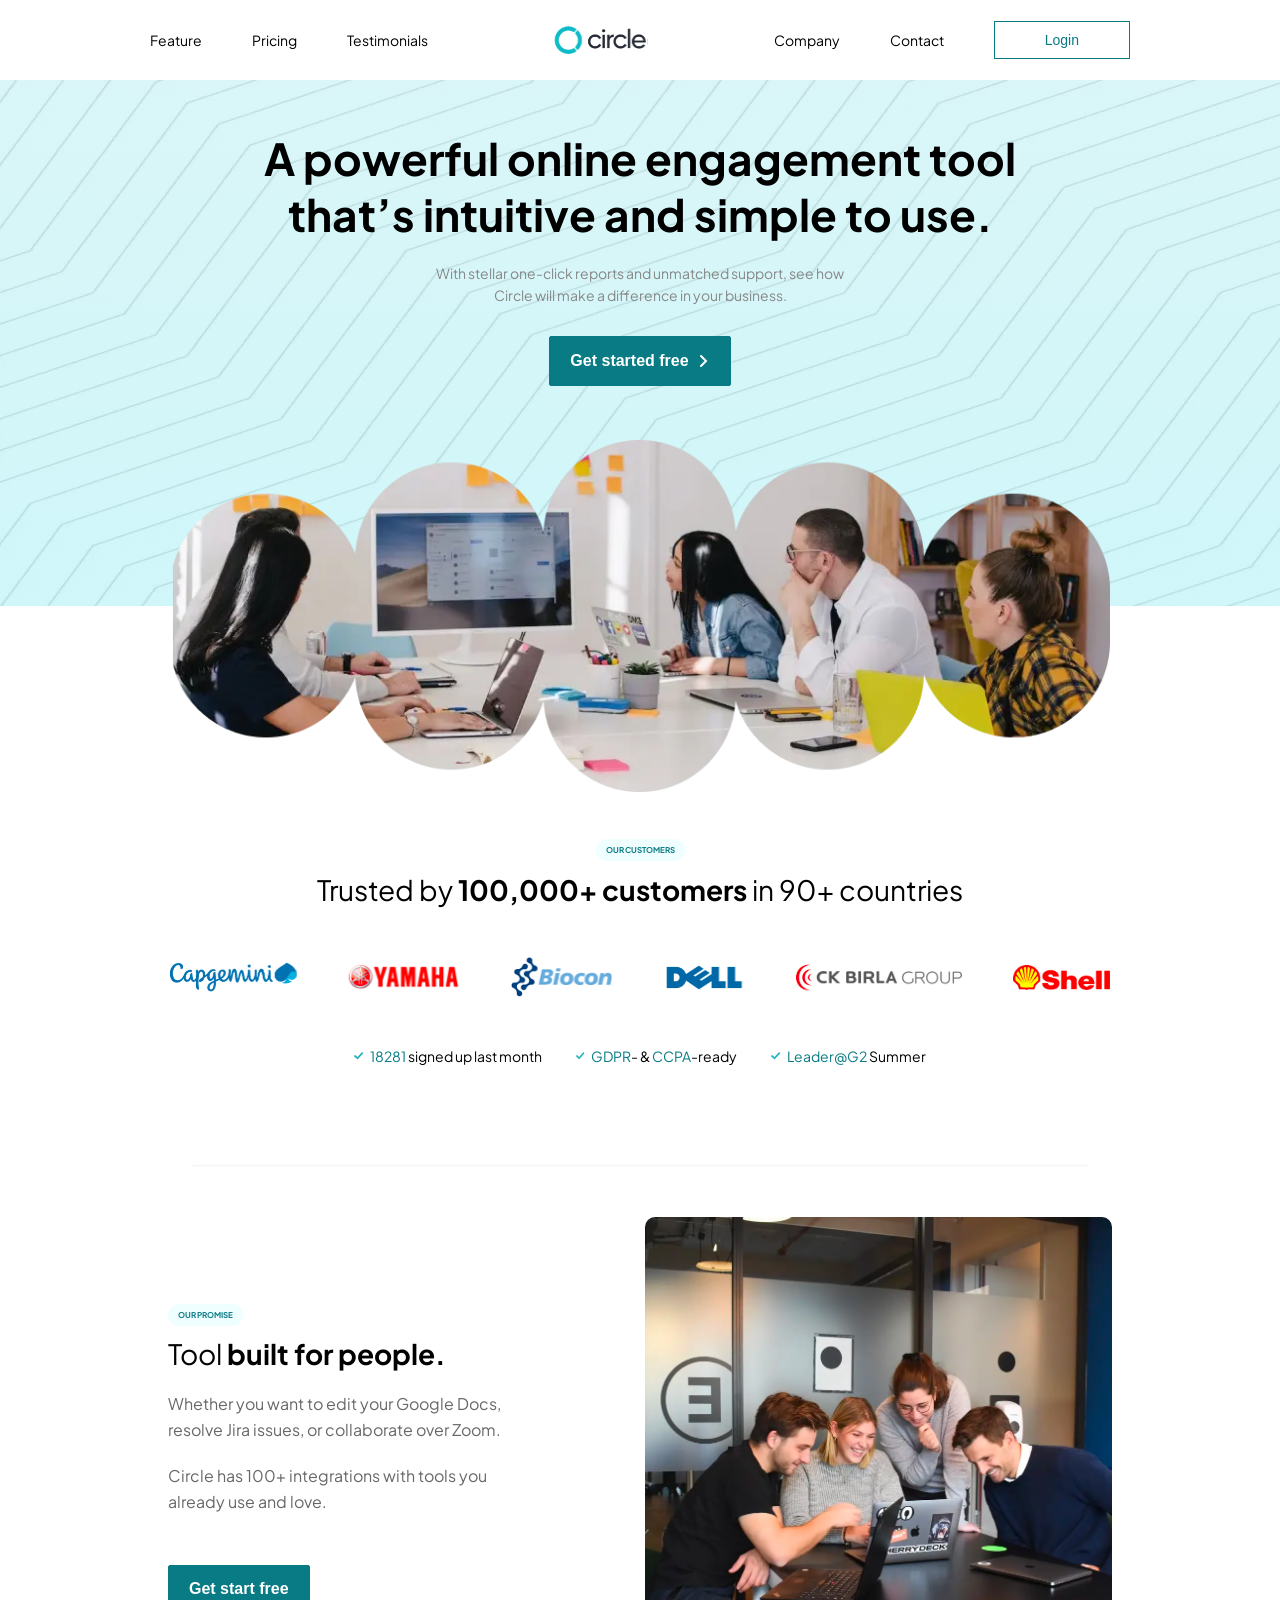
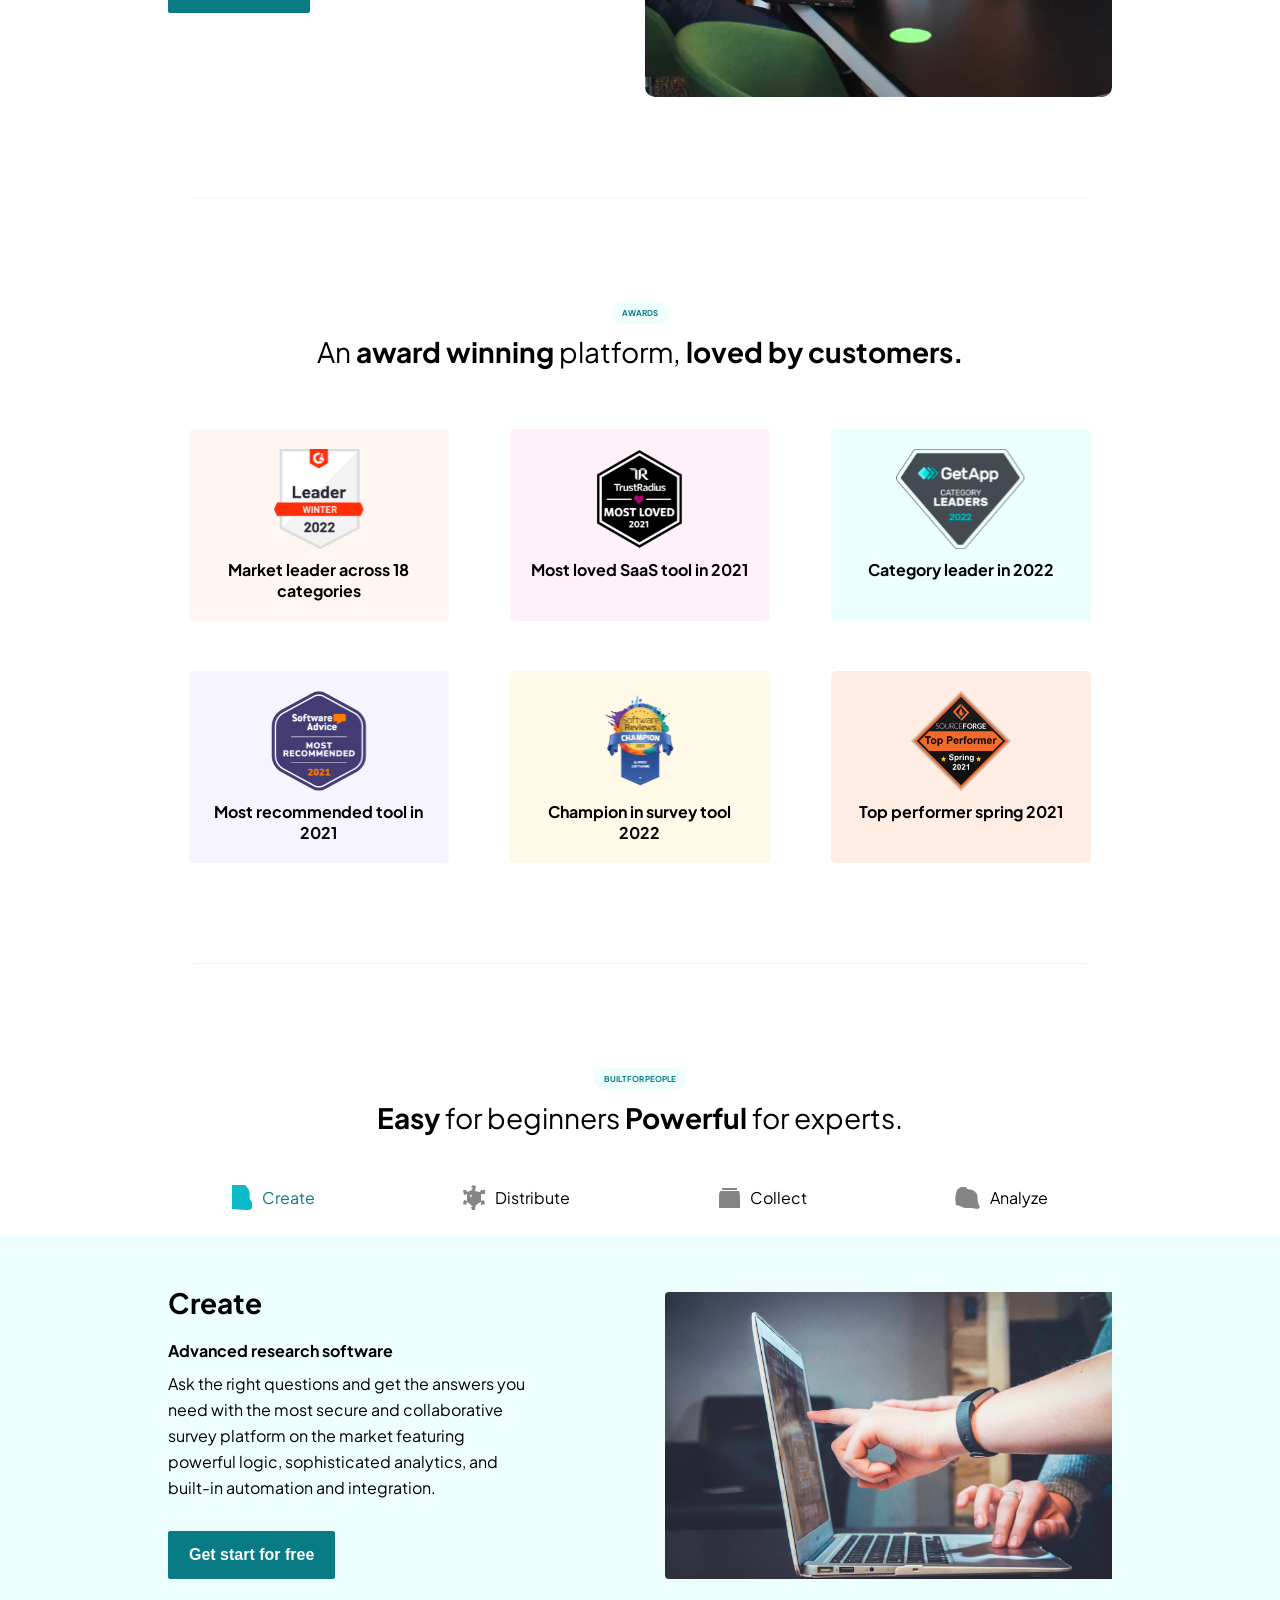
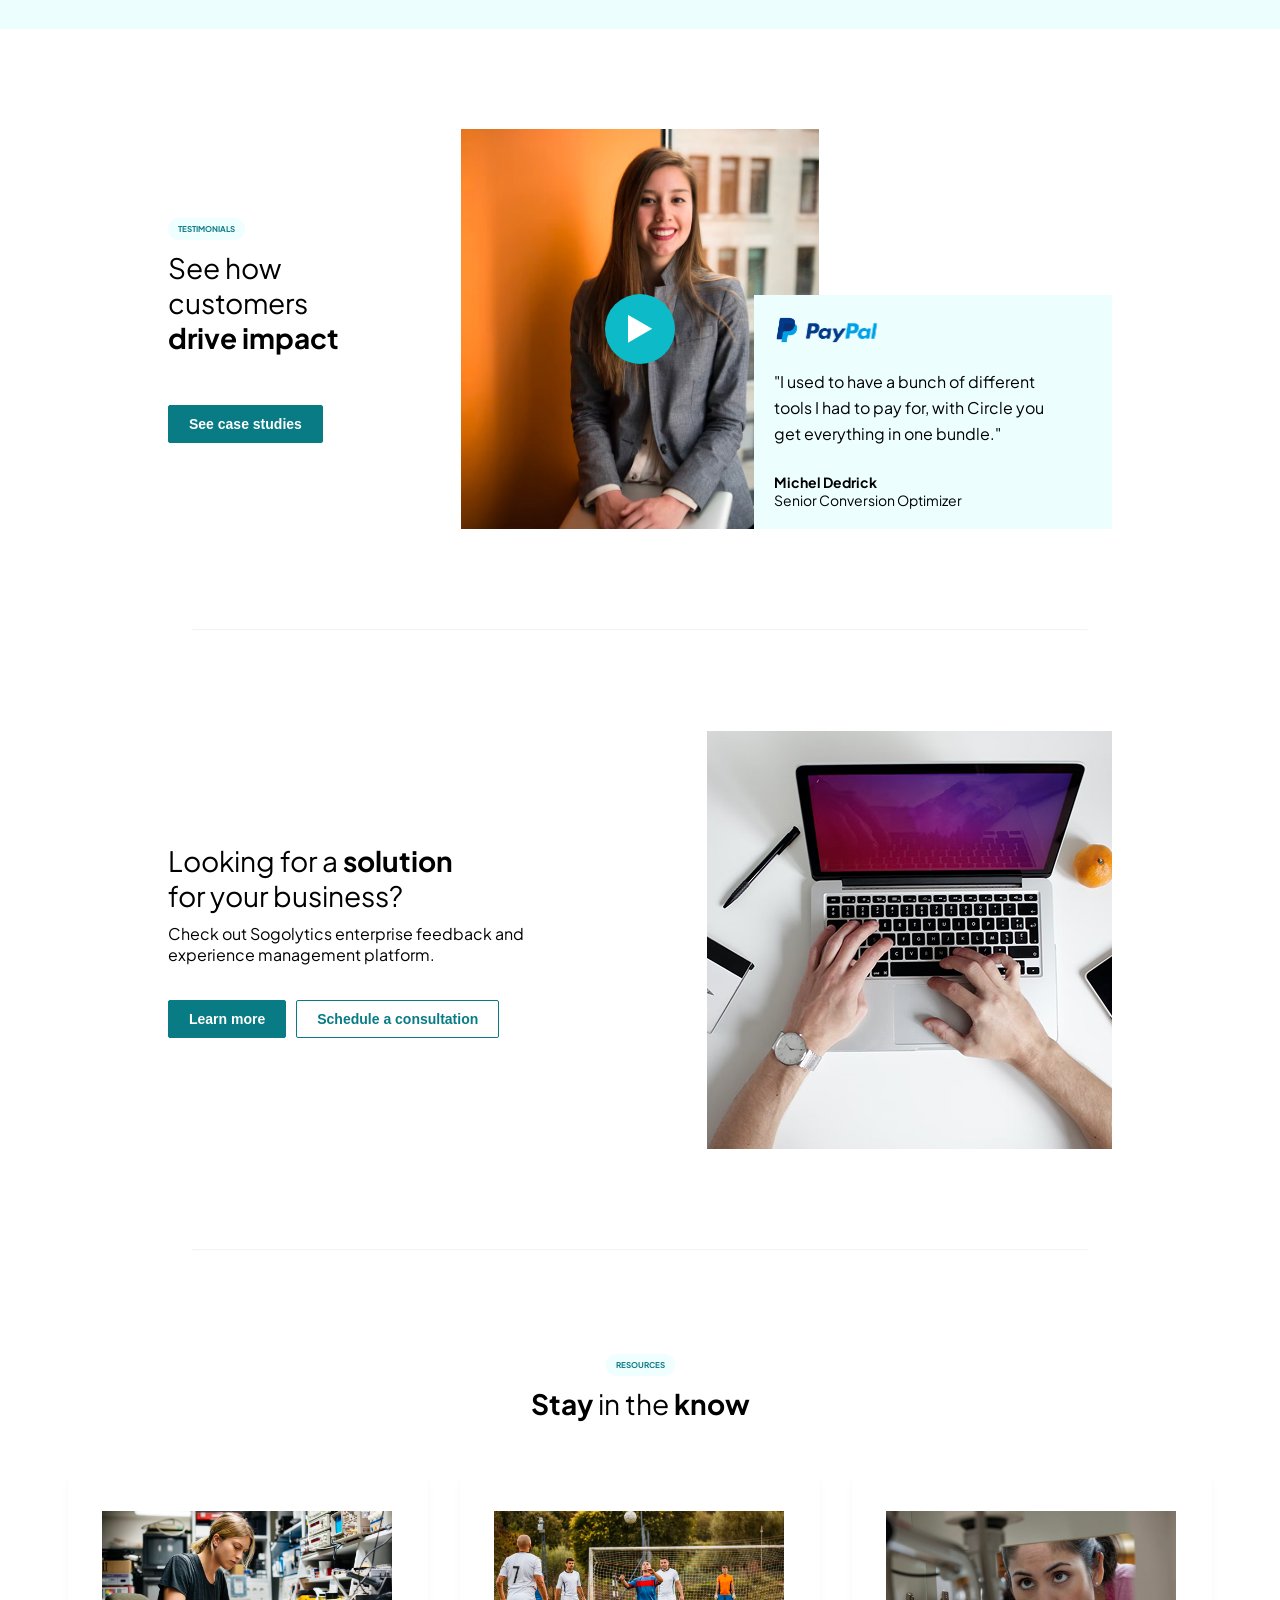
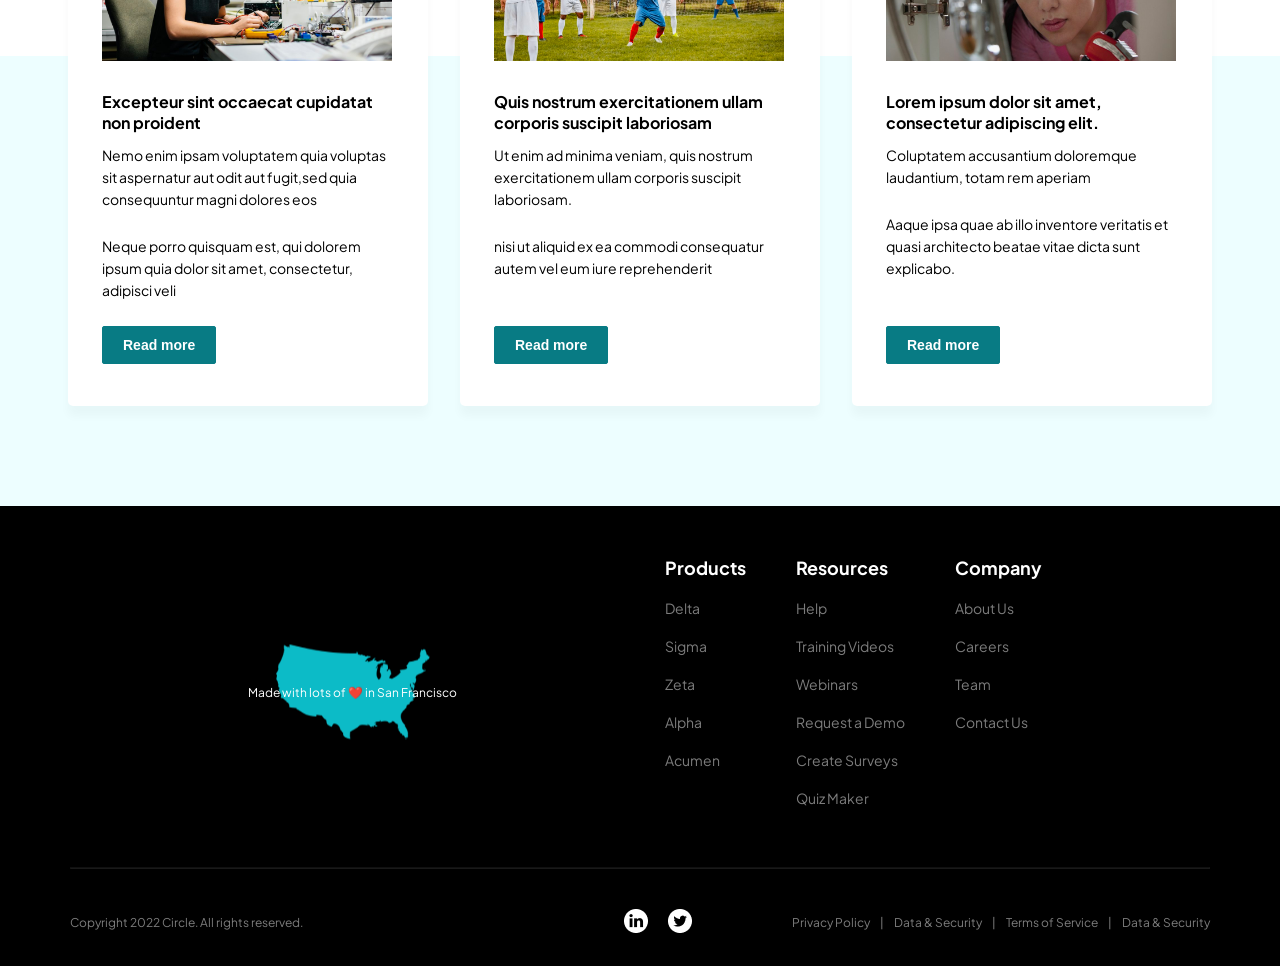
==== commit aaa045e8: "change" ====
--- a/index.html
+++ b/index.html
@@ -265,7 +265,7 @@
           <div class="testimonial__header">
             <span class="badge testimonial-badge">Testimonials</span>
             <h2 class="testimonial__title text-xl">
-              See how customers <strong>drive impact</strong>
+               <p>See how</p> <p>customers</p>  <strong>drive impact</strong>
             </h2>
            
               <button class="btn btn--secondary testimonial__btn">See case studies</button>
@@ -298,7 +298,7 @@
             </div>
             <!-- testimonial paypal -->
             <div class="testimonial__paypal">
-              <img src="./image/paypal.png" alt="paypal" class="paypal" loading="lazy" />
+              <img src="./image/paypal.svg" alt="paypal" class="paypal" loading="lazy" />
 
               <p class="paypal__text text-md">
                 "I used to have a bunch of different tools I had to pay for,
